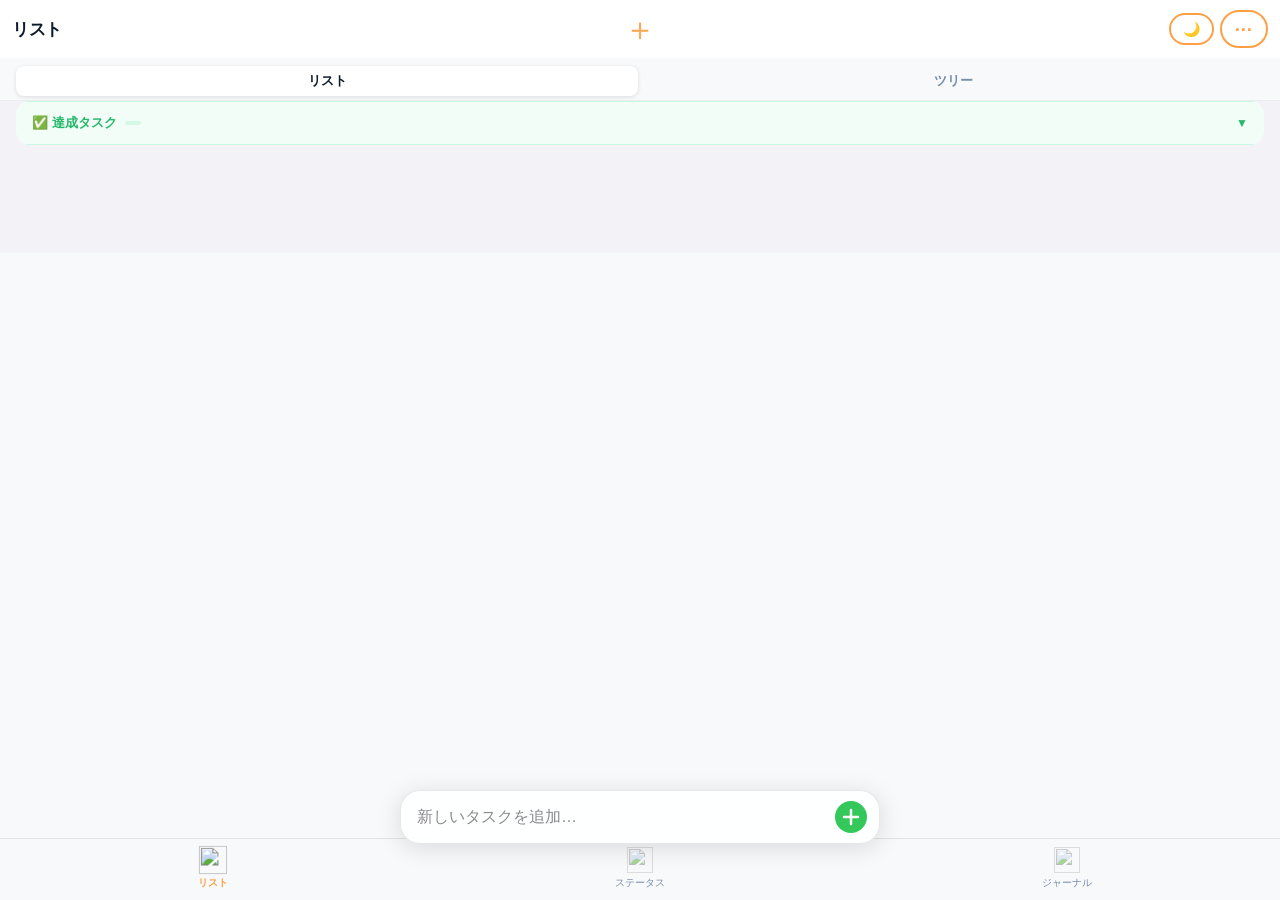
==== main/index.html @ 94f347de "fix: UX improvements — PTR, tab swipe, journal fixes, daily task access - Pull-to-refresh: raise thr" ====
<!doctype html>
<html lang="ja" data-theme="light">
<head>
    <meta charset="utf-8" />
    <meta name="viewport" content="width=device-width, initial-scale=1, maximum-scale=1, user-scalable=no" />
    <meta name="ngrok-skip-browser-warning" content="true" />
    <title>💪 ムキムキタスくん</title>
    <link rel="preconnect" href="https://fonts.googleapis.com">
    <link rel="preconnect" href="https://fonts.gstatic.com" crossorigin>
    <link href="https://fonts.googleapis.com/css2?family=Noto+Serif+JP:wght@500;700&display=swap" rel="stylesheet">
    <link rel="stylesheet" href="css/style.css?v=20260701c">
    <script src="https://cdn.jsdelivr.net/npm/chart.js"></script>
    <script src="https://static.line-scdn.net/liff/edge/2/sdk.js"></script>
</head>
<body>

    <div id="pullRefreshIndicator" class="pull-refresh-indicator"><span class="pull-icon">↻</span></div>
    <div class="tab-contents">

    <!-- リストタブ -->
    <div id="tab-list" class="tab-content active">
        <header>
            <div class="bar">
                <div class="bar-title">リスト</div>
                <button class="bar-add-flat" id="navAddBtn">＋</button>
                <div class="bar-actions">
                    <button class="bar-btn" id="themeToggleBtn">🌙</button>
                    <button class="bar-btn dev-menu-btn" id="devMenuBtn">⋯</button>
                </div>
            </div>
            <div class="list-view-toggle">
                <button class="list-view-btn active" id="btnViewList">リスト</button>
                <button class="list-view-btn" id="btnViewTree">ツリー</button>
            </div>
        </header>
        <!-- リストビュー -->
        <main id="listView">
            <div id="missionTaskContainer"></div>
            <div class="list-section-label list-section-urgent" id="urgentSection" style="display:none;">⚡ 今日中<span id="urgentCount" class="section-count"></span></div>
            <div id="urgentList" class="list"></div>
            <div class="list-section-label list-section-quest" id="questSection" style="display:none;">🎯 クエスト<span id="questCount" class="section-count"></span></div>
            <div id="questList" class="list"></div>
            <div class="list-section-label list-section-task" id="taskSection" style="display:none;">✅ タスク<span id="taskCount" class="section-count"></span></div>
            <div id="taskList" class="list"></div>
            <div class="completed-section">
                <div class="completed-section-header" id="completedToggle">
                    <div class="completed-section-title">✅ 達成タスク <span class="completed-section-count" id="completedCount"></span></div>
                    <span class="completed-section-arrow">▼</span>
                </div>
                <div class="completed-list-wrap" id="completedListWrap">
                    <div id="completed" class="list"></div>
                </div>
            </div>
        </main>
        <!-- ツリービュー -->
        <main id="treeView" style="display:none;">
            <div id="treeContainer"></div>
        </main>
        <!-- クイック追加バー -->
        <div class="list-add-bar">
            <input type="text" id="newTitle" placeholder="新しいタスクを追加…" autocomplete="off" />
            <button class="list-add-bar-btn" id="listAddBarBtn" aria-label="追加">
                <svg viewBox="0 0 18 18" fill="none" stroke="white" stroke-width="2.5" stroke-linecap="round" stroke-linejoin="round"><line x1="9" y1="2" x2="9" y2="16"/><line x1="2" y1="9" x2="16" y2="9"/></svg>
            </button>
        </div>
    </div>

    <!-- ステータスタブ -->
    <div id="tab-status" class="tab-content">
        <header>
            <div class="bar">
                <div class="bar-title">ステータス</div>
                <button class="msc-open-btn" id="mscOpenBtn">MSC</button>
            </div>
        </header>
        <main>
            <!-- トレーニングログ -->
            <div id="msc-log-view" class="msc-view">
                <!-- デイリータスク（最上部） -->
                <div class="status-section daily-task-card" id="dailyTaskCard">
                    <div class="daily-task-header">
                        <div>
                            <div style="display:flex;align-items:center;gap:8px;">
                                <div class="status-section-title"><span>🏋️</span> デイリータスク</div>
                                <span class="daily-week-badge" id="dailyWeekBadge" style="display:none;"></span>
                            </div>
                            <div class="daily-record-label" id="dailyRecordLabel"></div>
                        </div>
                        <div style="display:flex;align-items:center;gap:8px;">
                            <button id="habitSettingsBtn" class="habit-settings-btn" onclick="showHabitSettingsModal()">⚙ 習慣を設定</button>
                            <span class="daily-task-arrow">▼</span>
                        </div>
                    </div>
                    <div class="daily-task-content">
                        <div class="habit-date-row">
                            <span class="habit-date-label">📅 記録日</span>
                            <input type="date" id="habitRecordDate" class="habit-date-input" />
                        </div>
                        <div class="habit-list" id="habitList"></div>
                        <div class="daily-task-buttons">
                            <button class="daily-btn daily-btn-cancel" id="habitCancelBtn">キャンセル</button>
                            <button class="daily-btn daily-btn-save" id="habitSaveBtn">💪 記録する</button>
                        </div>
                    </div>
                </div>
                <!-- 2a アイデンティティカード -->
                <div class="status-id-hero">
                    <div class="status-id-top">
                        <span class="status-id-lv" id="statusIdLv">Lv.1</span>
                        <span class="status-id-title" id="statusIdTitle">見習いトレーニー</span>
                        <span class="status-id-mbti" id="statusIdMbti" onclick="openMbtiModal()">MBTI設定</span>
                    </div>
                    <div class="status-id-score-row">
                        <span class="status-id-score-num" id="statusIdScore">0.00</span>
                        <div>
                            <div class="status-id-stars" id="statusIdStars">☆☆☆☆☆</div>
                            <div class="status-id-score-sub">総合スコア / 5.00</div>
                        </div>
                    </div>
                </div>
                <div class="status-radar-card">
                    <div class="status-radar-wrap" id="statusRadarWrap"></div>
                    <p class="status-radar-hint">軸ラベルをタップで詳細 ▸</p>
                    <div id="statusExpWrap" class="status-exp-wrap"></div>
                </div>
                <div class="status-traits-label">強みと課題</div>
                <div class="status-traits-group" id="statusTraitsGroup"></div>
                <div class="status-link-banner">
                    <span class="status-link-star">✦</span>
                    <div class="status-link-text">日々の達成が <b>6つの力</b> となり、<b style="color:#d98a2b;">あなたの星座</b> を夜空に灯します。<span class="status-link-cta" id="statusLinkCta">星座ビューを見る →</span></div>
                </div>
                <!-- ストリークバッジエリア -->
                <div id="streakBadges" class="streak-badges"></div>
                <div class="status-section">
                    <div class="week-view-header">
                        <div class="status-section-title" style="margin-bottom:0;"><span>📅</span> 週間ログ</div>
                        <button class="detail-view-btn" id="openMonthlyAnalysis"><span>📊</span> 詳しく見る</button>
                    </div>
                    <table class="week-table" id="weekTable">
                        <thead><tr><th>習慣</th><th>月</th><th>火</th><th>水</th><th>木</th><th>金</th><th>土</th><th>日</th></tr></thead>
                        <tbody id="weekTableBody"></tbody>
                    </table>
                </div>
                <div class="status-section">
                    <div class="status-section-title"><span>💪</span> 成長分析</div>
                    <div class="progress-bar-container">
                        <div class="progress-label">
                            <span class="progress-label-name">週間達成率</span>
                            <span class="progress-label-value" id="weekProgressValue">0%</span>
                        </div>
                        <div class="progress-bar-bg"><div class="progress-bar-fill" id="weekProgressBar" style="width:0%"></div></div>
                    </div>
                </div>
            </div>
        </main>
    </div>

    <!-- ジャーナルタブ -->
    <div id="tab-journal" class="tab-content">
        <header>
            <div class="bar">
                <div class="bar-title">ジャーナル</div>
                <button class="journal-manage-btn" id="journalTemplateManageBtn" style="display:none;" aria-label="テンプレート管理">
                    <svg width="20" height="20" viewBox="0 0 24 24" fill="none" stroke="currentColor" stroke-width="2" stroke-linecap="round" stroke-linejoin="round">
                        <circle cx="12" cy="12" r="3"/><path d="M19.4 15a1.65 1.65 0 0 0 .33 1.82l.06.06a2 2 0 0 1-2.83 2.83l-.06-.06a1.65 1.65 0 0 0-1.82-.33 1.65 1.65 0 0 0-1 1.51V21a2 2 0 0 1-4 0v-.09A1.65 1.65 0 0 0 9 19.4a1.65 1.65 0 0 0-1.82.33l-.06.06a2 2 0 0 1-2.83-2.83l.06-.06A1.65 1.65 0 0 0 4.68 15a1.65 1.65 0 0 0-1.51-1H3a2 2 0 0 1 0-4h.09A1.65 1.65 0 0 0 4.6 9a1.65 1.65 0 0 0-.33-1.82l-.06-.06a2 2 0 0 1 2.83-2.83l.06.06A1.65 1.65 0 0 0 9 4.68a1.65 1.65 0 0 0 1-1.51V3a2 2 0 0 1 4 0v.09a1.65 1.65 0 0 0 1 1.51 1.65 1.65 0 0 0 1.82-.33l.06-.06a2 2 0 0 1 2.83 2.83l-.06.06A1.65 1.65 0 0 0 19.4 9a1.65 1.65 0 0 0 1.51 1H21a2 2 0 0 1 0 4h-.09a1.65 1.65 0 0 0-1.51 1z"/>
                    </svg>
                </button>
            </div>
        </header>
        <main style="padding:0;">
            <!-- テンプレートカルーセル -->
            <div class="journal-section-label-3a">テンプレートから始める</div>
            <div class="template-carousel" id="templateCarousel"></div>
            <!-- 今日の達成プロンプト -->
            <div id="journalTodayPrompt"></div>
            <!-- 年ナビゲーション -->
            <div class="journal-year-nav" id="journalYearNav" style="display:none;">
                <button class="journal-year-btn" id="journalYearPrev">◃</button>
                <span class="journal-year-label" id="journalYearLabel">2026</span>
                <button class="journal-year-btn" id="journalYearNext">▹</button>
            </div>
            <!-- ジャーナルカード一覧 -->
            <div id="journalList"></div>
            <!-- FAB -->
            <button class="journal-fab" id="journalFab" aria-label="新規ジャーナルを作成">
                <svg width="22" height="22" viewBox="0 0 24 24" fill="none" stroke="white" stroke-width="2.5" stroke-linecap="round" stroke-linejoin="round">
                    <path d="M11 4H4a2 2 0 0 0-2 2v14a2 2 0 0 0 2 2h14a2 2 0 0 0 2-2v-7"/>
                    <path d="M18.5 2.5a2.121 2.121 0 0 1 3 3L12 15l-4 1 1-4 9.5-9.5z"/>
                </svg>
            </button>
        </main>
    </div>

    </div><!-- /.tab-contents -->

    <!-- MSC 成長カード（タブの上に表示するため body 直下に配置） -->
    <div id="msc-card-view" class="msc-view">
        <div class="msc-modal-backdrop" id="mscModalBackdrop"></div>
        <div class="msc-container">
            <div class="msc-card">
                <div class="msc-header">
                    <div class="msc-header-left">
                        <div class="msc-icon">💪</div>
                        <div class="msc-title-area">
                            <div class="msc-title">ムキムキ属性</div>
                            <div class="msc-mbti-tag" id="mscMbtiTag" onclick="openMbtiModal()">MBTI未設定</div>
                        </div>
                    </div>
                    <div class="msc-header-right">
                        <div class="msc-level-badge" id="mscLevelBadge">Lv.1 見習いトレーニー</div>
                        <div class="msc-level-score">
                            <span class="msc-stars" id="mscStars">★★★★☆</span>
                            <span class="msc-score" id="mscScore">3.5</span>
                        </div>
                        <div class="msc-exp-bar"><div class="msc-exp-fill" id="mscExpFill" style="width:35%"></div></div>
                        <div class="msc-exp-text" id="mscExpText">350 / 1000 EXP</div>
                    </div>
                </div>
                <div class="msc-radar-section">
                    <div class="msc-radar-container">
                        <canvas id="mscRadarChart"></canvas>
                    </div>
                    <div class="msc-radar-date" id="mscRadarDate">※累計データ基準</div>
                </div>
                <div class="msc-traits-row">
                    <div class="msc-traits-section msc-strength-section">
                        <div id="mscStrengths">
                            <div class="msc-trait-item">
                                <div class="msc-trait-label">STRENGTH</div>
                                <div class="msc-trait-icon">🌅</div>
                                <div class="msc-trait-content">
                                    <div class="msc-trait-header">
                                        <span class="msc-trait-name">規律シールド</span>
                                        <span class="msc-trait-level">Lv.4.2</span>
                                    </div>
                                    <div class="msc-trait-desc">早起きと禁酒を継続し、規律正しい生活を送っている。</div>
                                </div>
                            </div>
                        </div>
                    </div>
                    <div class="msc-traits-section msc-weakness-section">
                        <div id="mscWeaknesses">
                            <div class="msc-trait-item">
                                <div class="msc-trait-label">WEAKNESS</div>
                                <div class="msc-trait-icon">📝</div>
                                <div class="msc-trait-content">
                                    <div class="msc-trait-header">
                                        <span class="msc-trait-name">内省タイム</span>
                                        <span class="msc-trait-level">Lv.2.1</span>
                                    </div>
                                    <div class="msc-trait-desc">ジャーナル記録が不安定。振り返りの習慣化が課題。</div>
                                </div>
                            </div>
                        </div>
                    </div>
                </div>
                <div class="msc-bio-section">
                    <div class="msc-bio-title">生態メモ</div>
                    <div class="msc-bio-text" id="mscBioText">
                        朝型の生活リズムを好み、コツコツと積み上げることを大切にしている。
                        知識欲が強く、常に新しいことを学ぼうとする姿勢を持つ。
                    </div>
                </div>
                <div class="msc-footer">©2025 ムキムキタスくん</div>
            </div>
        </div>
    </div>

    <!-- ジャーナル詳細・編集モーダル（フルスクリーン） -->
    <div id="journalDetailModal" class="journal-fullscreen-modal">
        <!-- 閲覧モード -->
        <div id="journalViewContent" class="journal-fs-view">
            <div class="journal-fs-header">
                <button class="journal-fs-back" id="closeJournalDetail" aria-label="戻る">
                    <svg width="24" height="24" viewBox="0 0 24 24" fill="none" stroke="currentColor" stroke-width="2.5" stroke-linecap="round" stroke-linejoin="round"><path d="M19 12H5"/><path d="M12 5l-7 7 7 7"/></svg>
                </button>
                <div class="journal-fs-header-center" id="journalModalDate"></div>
                <div class="journal-fs-header-right">
                    <button class="journal-fs-icon-btn" id="journalDeleteBtn" aria-label="削除">
                        <svg width="20" height="20" viewBox="0 0 24 24" fill="none" stroke="currentColor" stroke-width="2" stroke-linecap="round" stroke-linejoin="round"><polyline points="3 6 5 6 21 6"/><path d="M19 6l-1 14H6L5 6"/><path d="M10 11v6M14 11v6"/><path d="M9 6V4h6v2"/></svg>
                    </button>
                    <button class="journal-fs-icon-btn" id="journalEditBtn" aria-label="編集">
                        <svg width="20" height="20" viewBox="0 0 24 24" fill="none" stroke="currentColor" stroke-width="2" stroke-linecap="round" stroke-linejoin="round"><path d="M11 4H4a2 2 0 0 0-2 2v14a2 2 0 0 0 2 2h14a2 2 0 0 0 2-2v-7"/><path d="M18.5 2.5a2.121 2.121 0 0 1 3 3L12 15l-4 1 1-4 9.5-9.5z"/></svg>
                    </button>
                </div>
            </div>
            <div class="journal-fs-body">
                <div class="journal-fs-title" id="journalModalTitle"></div>
                <div class="journal-fs-content" id="journalModalContent"></div>
            </div>
        </div>
        <!-- 編集・新規作成モード -->
        <div id="journalEditContent" class="journal-fs-edit" style="display:none;">
            <div class="journal-fs-header">
                <button class="journal-fs-cancel" id="journalCancelEditBtn">キャンセル</button>
                <div class="journal-fs-header-center" id="journalEditDate"></div>
                <button class="journal-fs-save-btn" id="journalSaveEditBtn">残す</button>
            </div>
            <div class="journal-fs-edit-body">
                <textarea class="journal-fs-content-input" id="editJournalText" placeholder="1行目がタイトルになります…"></textarea>
                <div id="journalEdChipsBar" class="journal-ed-chips-bar" style="display:none;">
                    <div class="journal-ed-chips-label">今日の達成（タップで挿入）</div>
                    <div class="journal-ed-chips" id="journalEdChips"></div>
                </div>
            </div>
        </div>
    </div>

    <!-- テンプレート管理モーダル（developer/admin のみ） -->
    <div id="templateManageModal" class="modal-root">
        <div class="modal-backdrop" id="templateManageBackdrop"></div>
        <div class="modal-panel" style="max-height:90vh;overflow-y:auto;">
            <!-- リスト画面 -->
            <div id="tmplListView">
                <div style="display:flex;justify-content:space-between;align-items:center;margin-bottom:16px;margin-top:4px;">
                    <div style="font-size:16px;font-weight:700;color:var(--text-primary);">テンプレート管理</div>
                    <button id="closeTemplateManage" style="background:none;border:none;font-size:24px;cursor:pointer;color:var(--text-muted);line-height:1;">&times;</button>
                </div>
                <div id="tmplListContainer" style="margin-bottom:12px;"></div>
                <button class="use-template-btn" id="tmplAddNewBtn">＋ テンプレートを追加</button>
            </div>
            <!-- フォーム画面 -->
            <div id="tmplFormView" style="display:none;">
                <div style="display:flex;justify-content:space-between;align-items:center;margin-bottom:16px;margin-top:4px;">
                    <div style="font-size:16px;font-weight:700;color:var(--text-primary);" id="tmplFormTitle">テンプレートを追加</div>
                    <button id="tmplFormBack" style="background:none;border:none;font-size:15px;cursor:pointer;color:var(--text-muted);">← 戻る</button>
                </div>
                <div class="form-group">
                    <label class="form-label">見出し</label>
                    <input type="text" class="form-input" id="tmplInputTitle" placeholder="例: 5分間ジャーナリング" />
                </div>
                <div class="form-group">
                    <label class="form-label">内容（ジャーナルに流し込まれるテキスト）</label>
                    <textarea class="form-textarea" id="tmplInputContent" placeholder="例: ①今日の気分&#10;②昨日の反省&#10;③今日やること" style="min-height:120px;"></textarea>
                </div>
                <div class="form-group">
                    <label class="form-label">説明（詳細モーダルのみ表示）</label>
                    <textarea class="form-textarea" id="tmplInputDescription" placeholder="科学的根拠や使い方を説明…" style="min-height:80px;"></textarea>
                </div>
                <div class="form-group">
                    <label class="form-label">並び順</label>
                    <input type="number" class="form-input" id="tmplInputOrder" placeholder="1" min="1" />
                </div>
                <input type="hidden" id="tmplInputId" />
                <div style="display:flex;gap:10px;margin-top:8px;">
                    <button class="btn-secondary" id="tmplFormCancelBtn" style="flex:1;">キャンセル</button>
                    <button class="btn-primary-solid" id="tmplFormSaveBtn" style="flex:2;">保存</button>
                </div>
            </div>
        </div>
    </div>

    <!-- テンプレート詳細モーダル -->
    <div id="templateDetailModal" class="modal-root">
        <div class="modal-backdrop" id="templateDetailBackdrop"></div>
        <div class="modal-panel" style="max-height:80vh;overflow-y:auto;">
            <div style="display:flex;justify-content:space-between;align-items:center;margin-bottom:16px;margin-top:4px;">
                <div style="font-size:13px;color:var(--text-muted);font-weight:600;">テンプレート</div>
                <button id="closeTemplateDetail" style="background:none;border:none;font-size:24px;cursor:pointer;color:var(--text-muted);line-height:1;">&times;</button>
            </div>
            <div class="template-modal-title" id="templateModalTitle"></div>
            <div style="border-top:1px solid rgba(13,27,42,0.08);margin-bottom:16px;"></div>
            <div class="template-modal-content" id="templateModalContent"></div>
            <div style="border-top:1px solid rgba(13,27,42,0.08);margin-bottom:16px;"></div>
            <div class="template-modal-description" id="templateModalDescription"></div>
            <button class="use-template-btn" id="useTemplateBtn">このテンプレを使う</button>
        </div>
    </div>

    <!-- 月間分析モーダル -->
    <div id="monthlyAnalysisModal" class="modal-root">
        <div class="modal-backdrop" id="monthlyAnalysisBackdrop"></div>
        <div class="modal-panel" style="max-height:85vh;overflow-y:auto;">
            <div class="monthly-analysis-header">
                <div style="font-family:'Noto Serif JP',serif;font-weight:700;font-size:18px;">📊 月間トレーニング分析</div>
                <button id="closeMonthlyAnalysis" style="background:none;border:none;font-size:24px;cursor:pointer;color:var(--text-muted)">&times;</button>
            </div>
            <div class="month-selector">
                <button class="month-selector-btn" id="prevMonthBtn">&lt;</button>
                <div class="current-month" id="currentMonthLabel"></div>
                <button class="month-selector-btn" id="nextMonthBtn">&gt;</button>
            </div>
            <div class="monthly-stats-summary" style="margin-top:16px;">
                <div class="monthly-stat-card"><div class="monthly-stat-value" id="monthlyTotalDays">0</div><div class="monthly-stat-label">記録日数</div></div>
                <div class="monthly-stat-card"><div class="monthly-stat-value" id="monthlyAchievement">0%</div><div class="monthly-stat-label">総合達成率</div></div>
                <div class="monthly-stat-card"><div class="monthly-stat-value" id="monthlyBestStreak">0</div><div class="monthly-stat-label">最長連続</div></div>
            </div>
            <div style="font-family:'Noto Serif JP',serif;font-weight:700;font-size:14px;margin:16px 0 8px;">📅 日別達成状況</div>
            <div class="monthly-table-container">
                <table class="monthly-table">
                    <thead><tr><th>日付</th><th>🌅</th><th>🎯</th><th>📚</th><th>📝</th><th>🚫</th><th>💪</th><th>達成</th></tr></thead>
                    <tbody id="monthlyTableBody"></tbody>
                </table>
            </div>
            <div style="font-family:'Noto Serif JP',serif;font-weight:700;font-size:14px;margin:16px 0 8px;">📈 達成率の推移</div>
            <div class="monthly-chart-container"><canvas id="monthlyChart"></canvas></div>
        </div>
    </div>


    <!-- 詳細モーダル -->
    <div id="detailModal" class="modal-root">
        <div id="detailBackdrop" class="modal-backdrop"></div>
        <div class="modal-panel">
            <div style="display:flex;justify-content:space-between;align-items:center;margin-top:10px;">
                <div style="font-family:'Noto Serif JP',serif;font-weight:700;font-size:18px;" id="modalTitle">📋 タスク詳細</div>
                <button id="detailCloseBtn" style="background:none;border:none;font-size:24px;cursor:pointer;color:var(--text-muted)">&times;</button>
            </div>

            <!-- タスク名 -->
            <div id="detailTaskTitle" class="detail-task-title"></div>

            <!-- 表示モード -->
            <div id="detailViewGroup">
                <div id="detailViewType" class="detail-view-type-row"></div>
                <div id="detailViewReason" class="detail-view-reason" style="display:none;"></div>
                <div class="modal-footer">
                    <button id="detailCancelBtn" class="btn-secondary">閉じる</button>
                    <button id="detailEditModeBtn" class="btn-primary-solid">✏️ 編集</button>
                </div>
            </div>

            <!-- 編集モード -->
            <div id="detailEditGroup" style="display:none;">
                <div class="detail-edit-field">
                    <label class="detail-edit-label">タスク名</label>
                    <input id="detailEditName" type="text" class="detail-edit-input" placeholder="タスク名を入力" />
                </div>
                <div class="detail-edit-field">
                    <label class="detail-edit-label">タイプ</label>
                    <div id="detailTypeSwitcher" class="detail-type-switcher">
                        <button class="detail-type-btn" data-type="default">✅ ノーマル</button>
                        <button class="detail-type-btn" data-type="mission">🎯 クエスト</button>
                        <button class="detail-type-btn" data-type="critical">⚡ 今日中</button>
                    </div>
                </div>
                <div id="detailEditReasonGroup" class="detail-edit-field" style="display:none;">
                    <label class="detail-edit-label">💡 なぜやるか</label>
                    <textarea id="detailEditReason" class="detail-edit-textarea" rows="3" placeholder="このタスクをやる理由を入力（任意）"></textarea>
                </div>
                <div class="modal-footer">
                    <button id="detailEditCancelBtn" class="btn-secondary">キャンセル</button>
                    <button id="detailSaveBtn" class="btn-primary-solid">💪 保存</button>
                </div>
            </div>

            <!-- 通知モード -->
            <div id="remindGroup" style="display:none;">
                <div class="detail-edit-field">
                    <label class="detail-edit-label">🔔 リマインド日時</label>
                    <div class="slider-label-row"><span class="value" id="valRemindAt"></span></div>
                    <input id="inputRemindAt" type="datetime-local" style="width:100%;padding:12px;border:2px solid rgba(13,27,42,0.1);border-radius:12px;font-size:14px;" />
                </div>
                <div class="modal-footer">
                    <button id="remindCancelBtn" class="btn-secondary">キャンセル</button>
                    <button id="remindSaveBtn" class="btn-primary-solid">💾 保存</button>
                </div>
            </div>
        </div>
    </div>

    <!-- MBTI選択モーダル -->
    <div id="mbtiModal" class="modal-root">
        <div id="mbtiBackdrop" class="modal-backdrop"></div>
        <div class="modal-panel" style="max-height:80vh;overflow-y:auto;">
            <div style="display:flex;justify-content:space-between;align-items:center;margin-top:10px;margin-bottom:10px;">
                <div style="font-family:'Noto Serif JP',serif;font-weight:700;font-size:18px;">🧠 MBTIタイプを選択</div>
                <button id="mbtiCloseBtn" style="background:none;border:none;font-size:24px;cursor:pointer;color:var(--text-muted)">&times;</button>
            </div>
            <div style="font-size:12px;color:var(--text-muted);margin-bottom:16px;">あなたの性格タイプを選んでください</div>
            <div class="mbti-grid" id="mbtiGrid">
                <div class="mbti-option" data-mbti="INTJ"><div class="mbti-option-type">INTJ</div><div class="mbti-option-name">建築家</div></div>
                <div class="mbti-option" data-mbti="INTP"><div class="mbti-option-type">INTP</div><div class="mbti-option-name">論理学者</div></div>
                <div class="mbti-option" data-mbti="ENTJ"><div class="mbti-option-type">ENTJ</div><div class="mbti-option-name">指揮官</div></div>
                <div class="mbti-option" data-mbti="ENTP"><div class="mbti-option-type">ENTP</div><div class="mbti-option-name">討論者</div></div>
                <div class="mbti-option" data-mbti="INFJ"><div class="mbti-option-type">INFJ</div><div class="mbti-option-name">提唱者</div></div>
                <div class="mbti-option" data-mbti="INFP"><div class="mbti-option-type">INFP</div><div class="mbti-option-name">仲介者</div></div>
                <div class="mbti-option" data-mbti="ENFJ"><div class="mbti-option-type">ENFJ</div><div class="mbti-option-name">主人公</div></div>
                <div class="mbti-option" data-mbti="ENFP"><div class="mbti-option-type">ENFP</div><div class="mbti-option-name">広報運動家</div></div>
                <div class="mbti-option" data-mbti="ISTJ"><div class="mbti-option-type">ISTJ</div><div class="mbti-option-name">管理者</div></div>
                <div class="mbti-option" data-mbti="ISFJ"><div class="mbti-option-type">ISFJ</div><div class="mbti-option-name">擁護者</div></div>
                <div class="mbti-option" data-mbti="ESTJ"><div class="mbti-option-type">ESTJ</div><div class="mbti-option-name">幹部</div></div>
                <div class="mbti-option" data-mbti="ESFJ"><div class="mbti-option-type">ESFJ</div><div class="mbti-option-name">領事官</div></div>
                <div class="mbti-option" data-mbti="ISTP"><div class="mbti-option-type">ISTP</div><div class="mbti-option-name">巨匠</div></div>
                <div class="mbti-option" data-mbti="ISFP"><div class="mbti-option-type">ISFP</div><div class="mbti-option-name">冒険家</div></div>
                <div class="mbti-option" data-mbti="ESTP"><div class="mbti-option-type">ESTP</div><div class="mbti-option-name">起業家</div></div>
                <div class="mbti-option" data-mbti="ESFP"><div class="mbti-option-type">ESFP</div><div class="mbti-option-name">エンターテイナー</div></div>
            </div>
            <div class="modal-footer">
                <button id="mbtiClearBtn" class="btn-secondary">クリア</button>
                <button id="mbtiSaveBtn" class="btn-primary-solid">💪 保存</button>
            </div>
        </div>
    </div>

    <!-- 優先順位選択モーダル -->
    <div id="priorityModal" class="modal-root">
        <div id="priorityBackdrop" class="modal-backdrop"></div>
        <div class="modal-panel">
            <div style="display:flex;justify-content:space-between;align-items:center;margin-top:10px;margin-bottom:10px;">
                <div style="font-family:'Noto Serif JP',serif;font-weight:700;font-size:18px;">⚡ 今日中フラグ</div>
                <button id="priorityCloseBtn" style="background:none;border:none;font-size:24px;cursor:pointer;color:var(--text-muted)">&times;</button>
            </div>
            <div id="priorityTaskTitle" style="font-size:14px;color:var(--text-secondary);margin-bottom:16px;"></div>
            <div class="priority-selector">
                <div class="priority-option critical" data-priority="critical">
                    <div class="priority-option-icon">⚡</div>
                    <div class="priority-option-text">
                        <div class="priority-option-title">今日中にやる</div>
                        <div class="priority-option-desc">今日中に完了させたいタスク</div>
                    </div>
                </div>
                <div class="priority-option normal" data-priority="normal">
                    <div class="priority-option-icon">📌</div>
                    <div class="priority-option-text">
                        <div class="priority-option-title">通常</div>
                        <div class="priority-option-desc">通常の優先度に戻す</div>
                    </div>
                </div>
            </div>
        </div>
    </div>

    <!-- ミッション詳細モーダル -->
    <div id="missionDetailModal">
        <div class="mission-modal-backdrop" id="missionModalBackdrop"></div>
        <div class="mission-modal-panel" id="missionModalPanel">
            <div class="mission-completed-overlay">COMPLETED</div>
            <div class="mission-modal-header">
                <div class="mission-modal-badge"><span>🎯</span><span>MISSION</span></div>
                <button class="mission-modal-close" id="missionModalClose">&times;</button>
            </div>
            <div class="mission-modal-title" id="missionModalTitle">ミッションタイトル</div>
            <div class="mission-modal-desc" id="missionModalDesc">ミッションの説明がここに表示されます。</div>
            <div class="mission-modal-stats">
                <div class="mission-stat-item" id="missionStatExpire">
                    <div class="mission-stat-value" id="missionModalDays">-</div>
                    <div class="mission-stat-label">残り日数</div>
                </div>
                <div class="mission-stat-item">
                    <div class="mission-stat-value" id="missionModalCount">0</div>
                    <div class="mission-stat-label">🔥 達成者</div>
                </div>
            </div>
            <div class="mission-modal-actions">
                <button class="mission-action-btn mission-btn-complete" id="missionModalCompleteBtn">
                    <span>✓</span><span>達成する</span>
                </button>
                <button class="mission-action-btn mission-btn-timer" id="missionModalTimerBtn" title="タイマーを開く">
                    ⏱
                </button>
            </div>
        </div>
    </div>

    <!-- アップグレードモーダル -->
    <div id="upgradeModal" class="modal-root" style="display:none;">
        <div class="modal-backdrop" id="upgradeBackdrop"></div>
        <div class="modal-panel">
            <div style="display:flex;justify-content:space-between;align-items:center;margin-top:10px;">
                <div style="font-family:'Noto Serif JP',serif;font-weight:700;font-size:18px;">💪 プランについて</div>
                <button id="upgradeCloseBtn" style="background:none;border:none;font-size:24px;cursor:pointer;color:var(--text-muted)">&times;</button>
            </div>
            <p id="upgradeMessage" style="margin:16px 0;color:var(--text-secondary);font-size:14px;"></p>
            <div id="currentPlanInfo" style="margin-bottom:16px;padding:12px;background:var(--bg-main);border-radius:10px;font-size:13px;"></div>
            <div class="plan-options" style="display:flex;flex-direction:column;gap:10px;"></div>
            <button id="viewPlansBtn" style="margin-top:16px;width:100%;padding:14px;background:linear-gradient(135deg,var(--primary),var(--accent));color:white;border:none;border-radius:12px;font-size:15px;font-weight:700;cursor:pointer;">プランを詳しく見る →</button>
        </div>
    </div>

    <!-- 設定/開発者メニューモーダル -->
    <div id="devModal" class="modal-root" style="display:none;">
        <div class="modal-backdrop" id="devBackdrop"></div>
        <div class="modal-panel">
            <div style="display:flex;justify-content:space-between;align-items:center;margin-top:10px;">
                <div class="dev-modal-title" style="font-family:'Noto Serif JP',serif;font-weight:700;font-size:18px;">⚙️ 設定</div>
                <button id="devCloseBtn" style="background:none;border:none;font-size:24px;cursor:pointer;color:var(--text-muted)">&times;</button>
            </div>
            <!-- 全ユーザー向け: 表示設定 -->
            <div style="margin-top:16px;">
                <div style="font-weight:700;font-size:13px;color:var(--text-muted);margin-bottom:10px;text-transform:uppercase;letter-spacing:0.5px;">表示</div>
                <div style="display:flex;justify-content:space-between;align-items:center;padding:14px 16px;background:var(--bg-main);border-radius:12px;">
                    <div>
                        <div style="font-weight:600;font-size:14px;">ダークモード</div>
                        <div style="font-size:11px;color:var(--text-muted);margin-top:2px;">画面の明暗を切り替える</div>
                    </div>
                    <label class="toggle-switch">
                        <input type="checkbox" id="menuThemeToggle" />
                        <span class="toggle-slider"></span>
                    </label>
                </div>
            </div>
            <!-- 開発者専用セクション -->
            <div class="dev-only-section" style="display:none;">
                <div style="margin-top:20px;padding-top:16px;border-top:1px solid rgba(13,27,42,0.1);">
                    <div style="font-weight:700;font-size:13px;color:var(--text-muted);margin-bottom:10px;text-transform:uppercase;letter-spacing:0.5px;">開発者ツール</div>
                    <div style="font-size:12px;color:var(--text-muted);margin-bottom:10px;">管理ダッシュボードへのリンク（外部ブラウザで開きます）</div>
                    <div class="dev-links" style="display:flex;flex-direction:column;gap:10px;">
                        <button class="dev-link-btn" data-url="https://supabase.com/dashboard/project/ixsfyxhvwcevsvobsted">
                            <span style="font-size:20px;">🗄️</span>
                            <span>Supabase を開く</span>
                        </button>
                        <button class="dev-link-btn" data-url="https://github.com/taskun-lab/TaskunRe">
                            <span style="font-size:20px;">📂</span>
                            <span>GitHub を開く</span>
                        </button>
                        <button class="dev-link-btn" data-url="https://dashboard.stripe.com/acct_1SohJuRwoHmxRm8J/test/dashboard">
                            <span style="font-size:20px;">💳</span>
                            <span>Stripe を開く</span>
                        </button>
                    </div>
                </div>
                <div style="margin-top:20px;padding-top:16px;border-top:1px solid rgba(13,27,42,0.1);">
                    <div style="font-weight:700;font-size:13px;color:var(--text-muted);margin-bottom:10px;text-transform:uppercase;letter-spacing:0.5px;">Feature Flags</div>
                    <div class="dev-flag-item" style="display:flex;justify-content:space-between;align-items:center;padding:12px;background:var(--bg-main);border-radius:10px;margin-bottom:8px;">
                        <div>
                            <div style="font-weight:600;font-size:13px;">課金制限</div>
                            <div style="font-size:11px;color:var(--text-muted);">ONにすると無料ユーザーに機能制限がかかります</div>
                        </div>
                        <label class="toggle-switch">
                            <input type="checkbox" id="flagGatingEnabled" />
                            <span class="toggle-slider"></span>
                        </label>
                    </div>
                    <div class="dev-flag-item" style="display:flex;justify-content:space-between;align-items:center;padding:12px;background:var(--bg-main);border-radius:10px;">
                        <div>
                            <div style="font-weight:600;font-size:13px;">課金導線表示</div>
                            <div style="font-size:11px;color:var(--text-muted);">ONにするとアップグレード案内が表示されます</div>
                        </div>
                        <label class="toggle-switch">
                            <input type="checkbox" id="flagBillingEnabled" />
                            <span class="toggle-slider"></span>
                        </label>
                    </div>
                </div>
                <div id="devFlagStatus" style="margin-top:12px;font-size:12px;color:var(--text-muted);text-align:center;"></div>
            </div>
        </div>
    </div>

    <!-- タスク追加モーダル -->
    <div id="addTaskModal" class="modal-root" style="display:none;">
        <div class="modal-backdrop" id="addTaskBackdrop"></div>
        <div class="modal-panel">
            <div style="display:flex;justify-content:space-between;align-items:center;margin-top:10px;">
                <div style="font-family:'Noto Serif JP',serif;font-weight:700;font-size:18px;">タスクを追加</div>
                <button id="addTaskCloseBtn" style="background:none;border:none;font-size:24px;cursor:pointer;">&times;</button>
            </div>
            <div class="segment-control" style="margin-top:16px;">
                <button class="segment-btn active" data-type="mission">🎯 クエスト</button>
                <button class="segment-btn" data-type="default">✅ タスク</button>
            </div>
            <input id="addTaskNameInput" type="text" placeholder="タスク名" style="width:100%;padding:12px;border:2px solid var(--border);border-radius:10px;font-size:15px;margin-bottom:12px;box-sizing:border-box;">
            <div id="questFields">
                <input id="addTaskReasonInput" type="text" placeholder="なぜやるの？（任意）" style="width:100%;padding:12px;border:2px solid var(--border);border-radius:10px;font-size:14px;color:var(--text-secondary);margin-bottom:8px;box-sizing:border-box;">
                <input id="addTaskTargetDateInput" type="date" placeholder="いつやる？（任意）" style="width:100%;padding:12px;border:2px solid var(--border);border-radius:10px;font-size:14px;color:var(--text-secondary);margin-bottom:8px;box-sizing:border-box;">
            </div>
            <label class="urgent-toggle-row">
                <span class="urgent-toggle-label">⚡ 今日中</span>
                <label class="toggle-switch" style="margin:0;">
                    <input type="checkbox" id="addTaskUrgentFlag">
                    <span class="toggle-slider"></span>
                </label>
            </label>
            <button id="addTaskSubmitBtn" style="margin-top:16px;width:100%;padding:14px;background:linear-gradient(135deg,#ff9f43,#ff6b6b);color:white;border:none;border-radius:12px;font-size:15px;font-weight:700;cursor:pointer;">追加する 💪</button>
        </div>
    </div>

    <!-- 習慣設定モーダル -->
    <div id="habitSettingsModal" class="modal-root" style="display:none;">
        <div class="modal-backdrop" id="habitSettingsBackdrop"></div>
        <div class="modal-panel" style="max-height:80vh;overflow-y:auto;">
            <div style="display:flex;justify-content:space-between;align-items:center;margin-top:10px;position:sticky;top:0;background:var(--bg-card);padding-bottom:8px;">
                <div style="font-family:'Noto Serif JP',serif;font-weight:700;font-size:18px;">⚙ 習慣を設定</div>
                <button id="habitSettingsCloseBtn" style="background:none;border:none;font-size:24px;cursor:pointer;">&times;</button>
            </div>
            <p style="font-size:13px;color:var(--text-muted);margin-bottom:8px;">各カテゴリから習慣を選んでください（最大6個）</p>
            <div style="font-size:12px;color:var(--text-muted);background:rgba(255,159,67,0.08);border:1px solid rgba(255,159,67,0.25);border-radius:8px;padding:8px 12px;margin-bottom:16px;line-height:1.6;">
                💡 <b>記録・ストリークはカテゴリに紐づいています。</b><br>習慣名を変更しても、過去の記録やストリークには影響しません。
            </div>
            <div id="presetGrid"></div>
            <button id="habitSettingsSaveBtn" style="margin-top:16px;width:100%;padding:14px;background:linear-gradient(135deg,#ff9f43,#ff6b6b);color:white;border:none;border-radius:12px;font-size:15px;font-weight:700;cursor:pointer;">設定を保存</button>
        </div>
    </div>

    <!-- 習慣カテゴリ選択モーダル -->
    <div id="habitCategoryModal" class="modal-root" style="display:none;">
        <div class="modal-backdrop" id="habitCategoryBackdrop"></div>
        <div class="modal-panel">
            <div class="modal-handle-bar"></div>
            <div style="display:flex;justify-content:space-between;align-items:center;margin-bottom:16px;">
                <div style="font-weight:700;font-size:17px;" id="habitCategoryModalTitle">習慣を選ぶ</div>
                <button id="habitCategoryCloseBtn" style="background:none;border:none;font-size:24px;cursor:pointer;color:var(--text-muted);">&times;</button>
            </div>
            <div id="habitCategoryList" style="display:flex;flex-direction:column;gap:10px;margin-bottom:16px;max-height:50vh;overflow-y:auto;"></div>
            <div style="margin-bottom:12px;">
                <label style="font-size:12px;font-weight:600;color:var(--text-muted);display:block;margin-bottom:6px;">✏️ 自由記入</label>
                <input id="habitCategoryCustomInput" type="text" class="form-input" placeholder="習慣名を入力…" maxlength="20" style="margin:0;" />
            </div>
            <button id="habitCategoryDoneBtn" class="daily-btn daily-btn-save" style="width:100%;">決定</button>
        </div>
    </div>

    <!-- 週次振り返りバナー -->
    <div id="weeklyReflectionBanner" class="weekly-banner" style="display:none;">
        <div class="weekly-banner-card">
            <div class="weekly-banner-title">📝 今週の振り返りをしよう</div>
            <p class="weekly-banner-desc">今週どんなことがあった？<br>記録しておくと成長が見えてくるよ。</p>
            <div class="weekly-banner-btns">
                <button class="weekly-banner-write" id="weeklyBannerWriteBtn">振り返りを書く</button>
                <button class="weekly-banner-later" id="weeklyBannerLaterBtn">後で</button>
            </div>
        </div>
    </div>

    <nav class="tab-nav">
        <div class="tab-nav-item active" data-tab="list">
            <img src="images/tab/リストロゴ_black.png" class="tab-icon tab-icon-light" alt=""/>
            <img src="images/tab/リストロゴ.png" class="tab-icon tab-icon-dark" alt="" style="display:none;"/>
            <span>リスト</span>
        </div>
        <div class="tab-nav-item" data-tab="status">
            <img src="images/tab/ステータスロゴ_black.png" class="tab-icon tab-icon-light" alt=""/>
            <img src="images/tab/ステータスロゴ.png" class="tab-icon tab-icon-dark" alt="" style="display:none;"/>
            <span>ステータス</span>
        </div>
        <div class="tab-nav-item" data-tab="journal">
            <img src="images/tab/ジャーナルロゴ_black.png" class="tab-icon tab-icon-light" alt=""/>
            <img src="images/tab/ジャーナルロゴ.png" class="tab-icon tab-icon-dark" alt="" style="display:none;"/>
            <span>ジャーナル</span>
        </div>
    </nav>

    <!-- JavaScript読み込み（順序重要）-->
    <script src="js/config.js?v=20260701c"></script>
    <script src="js/swipe.js?v=20260701c"></script>
    <script src="js/api.js?v=20260701c"></script>
    <script src="js/task.js?v=20260701c"></script>
    <script src="js/habit.js?v=20260701c"></script>
    <script src="js/journal.js?v=20260701c"></script>
    <script src="js/msc.js?v=20260701c"></script>
    <script src="js/modal.js?v=20260701c"></script>
    <script src="js/developer.js?v=20260701c"></script>
    <script src="js/app.js?v=20260701c"></script>
    <script src="js/tree.js?v=20260701c"></script>
</body>
</html>
---- main/css/style.css ----
/* =============================================
   ムキムキタスくん - メインスタイルシート
   ============================================= */

/* === CSS変数（カラーテーマ）=== */
:root {
    --dark-navy: #0d1b2a;
    --deep-navy: #1b263b;
    --navy-blue: #415a77;
    --slate-gray: #778da9;
    --energy-orange: #ff9f43;
    --golden-yellow: #feca57;
    --power-red: #ff6b6b;
    --success-green: #26de81;
    --muscle-purple: #a55eea;
    --priority-critical-bg: linear-gradient(135deg, #1a0a0a 0%, #2d0a0a 50%, #1a0a0a 100%);
    --priority-critical-border: #ff3333;
    --priority-critical-glow: rgba(255, 51, 51, 0.6);
    --priority-high-bg: linear-gradient(135deg, #1a1a0a 0%, #2d2d0a 50%, #1a1a0a 100%);
    --priority-high-border: #ffa500;
    --priority-high-glow: rgba(255, 165, 0, 0.4);
    --mission-dark: #0a0a0a;
    --mission-steel: #1a1a1a;
    --mission-ember: #cc2200;
    --mission-flame: #ff4422;
    --gradient-power: linear-gradient(135deg, #ff9f43 0%, #ff6b6b 100%);
    --gradient-energy: linear-gradient(135deg, #feca57 0%, #ff9f43 100%);
    --gradient-muscle: linear-gradient(135deg, #a55eea 0%, #ff6b6b 100%);
    --gradient-dark: linear-gradient(180deg, #1b263b 0%, #0d1b2a 100%);
    --text-primary: #0d1b2a;
    --text-secondary: #415a77;
    --text-muted: #778da9;
    --text-light: #e0e1dd;
    --bg-main: #f8f9fa;
    --bg-card: #ffffff;
    --bg-dark: #0d1b2a;
}

/* === ダークモード === */
[data-theme="dark"] {
    --bg-main: #1c1c1e;
    --bg-card: #2c2c2e;
    --text-primary: #f2f2f7;
    --text-secondary: #ebebf599;
    --text-muted: #8e8e93;
    --dark-navy: #f2f2f7;
    --border-color: rgba(255,255,255,0.12);
}
[data-theme="dark"] body { background: #1c1c1e; color: #f2f2f7; }
[data-theme="dark"] header { background: #2c2c2e; border-bottom-color: rgba(255,255,255,0.1); }
[data-theme="dark"] .tab-nav { background: rgba(28,28,30,0.97); border-top-color: rgba(255,255,255,0.1); }
[data-theme="dark"] .tab-nav-item { color: #8e8e93; }
[data-theme="dark"] .card { background: #2c2c2e; border-bottom-color: rgba(255,255,255,0.06); }
[data-theme="dark"] .card .sl { background: #2c2c2e; }
[data-theme="dark"] .card.priority-critical { background: radial-gradient(circle at center, #2c2c2e 0%, #3a1515 100%); border-left-color: #ff4444; box-shadow: inset 0 0 30px rgba(255,51,51,0.08), 0 0 12px rgba(255,51,51,0.25); }
[data-theme="dark"] .card.priority-critical .sl { background: radial-gradient(circle at center, #2c2c2e 0%, #3a1515 100%); }
[data-theme="dark"] .card.priority-high .sl { background: radial-gradient(circle at center, #2c2c2e 0%, #3a3015 100%); }
[data-theme="dark"] .card.priority-quest { border-left-color: var(--energy-orange); }
[data-theme="dark"] .modal-panel { background: #2c2c2e; }
[data-theme="dark"] .modal-backdrop { background: rgba(0,0,0,0.7); }
[data-theme="dark"] .status-section { background: #2c2c2e; }
[data-theme="dark"] .habit-item { background: #3a3a3c; }
[data-theme="dark"] .journal-card { background: var(--bg-card); border-bottom-color: rgba(255,255,255,0.06); }
[data-theme="dark"] .journal-year-nav { background: var(--bg-main); border-bottom-color: rgba(255,255,255,0.06); }
[data-theme="dark"] .journal-card-date-col { border-right-color: rgba(255,255,255,0.06); }
[data-theme="dark"] .journal-month-label { background: var(--bg-main); }
[data-theme="dark"] .journal-fullscreen-modal { background: var(--bg-main); }
[data-theme="dark"] .journal-fs-header { border-bottom-color: rgba(255,255,255,0.06); }
[data-theme="dark"] .journal-fs-content-input { background: var(--bg-main); }
[data-theme="dark"] .template-card { background: var(--bg-card); border-color: rgba(255,255,255,0.06); }
[data-theme="dark"] .form-input, [data-theme="dark"] .form-textarea { background: #3a3a3c; border-color: rgba(255,255,255,0.15); color: #f2f2f7; }
[data-theme="dark"] .bar-title { color: #f2f2f7; }
[data-theme="dark"] .divider-label { background: #1c1c1e; }
[data-theme="dark"] .card-edit-panel { background: #3a3a3c; }
[data-theme="dark"] .card-edit-inner { background: transparent; }
[data-theme="dark"] .card-edit-name, [data-theme="dark"] .card-edit-reason { background: #2c2c2e; color: #f2f2f7; border-color: rgba(255,255,255,0.15); }
[data-theme="dark"] .card-type-btn { background: #3a3a3c; color: #ebebf5; border-color: rgba(255,255,255,0.15); }
[data-theme="dark"] .card-type-btn.active { background: #f2f2f7; color: #1c1c1e; }
[data-theme="dark"] .completed-section-header { background: rgba(38,222,129,0.08); }
[data-theme="dark"] .priority-option.normal { background: #3a3a3c; }
[data-theme="dark"] .btn-secondary { background: #3a3a3c; color: #f2f2f7; border-color: rgba(255,255,255,0.15); }
[data-theme="dark"] .segment-control { background: #3a3a3c; }
[data-theme="dark"] .segment-btn { color: #8e8e93; }
[data-theme="dark"] .segment-btn.active { background: #f2f2f7; color: #1c1c1e; }
[data-theme="dark"] .habit-settings-btn { border-color: rgba(255,255,255,0.2); color: #8e8e93; }
[data-theme="dark"] .preset-cat-row { background: #3a3a3c; }
[data-theme="dark"] .week-table th, [data-theme="dark"] .week-table td { color: #ebebf5; }
[data-theme="dark"] .progress-bar-bg { background: rgba(255,255,255,0.1); }
[data-theme="dark"] .msc-tab-switch { background: #3a3a3c; }
[data-theme="dark"] .msc-tab-btn { color: #8e8e93; }
/* ダークモード追加カバレッジ */
[data-theme="dark"] html { background: #1c1c1e; }
[data-theme="dark"] .streak-badge { background: #3a3a3c; color: #f2f2f7; box-shadow: none; }
[data-theme="dark"] .streak-badge.streak-warning { background: rgba(255,107,107,0.15); color: #ff6b6b; }
[data-theme="dark"] .daily-btn-cancel { border-color: rgba(255,255,255,0.15); color: #ebebf5; }
[data-theme="dark"] .habit-settings-btn { background: #3a3a3c; border-color: rgba(255,255,255,0.15); }
[data-theme="dark"] .journal-form { background: #2c2c2e; border-color: rgba(255,255,255,0.06); }
[data-theme="dark"] .form-label { color: #8e8e93; }
[data-theme="dark"] .journal-month-header { background: #2c2c2e; border-color: rgba(255,255,255,0.08); }
[data-theme="dark"] .journal-month-title { color: #f2f2f7; }
[data-theme="dark"] .journal-month-count { background: #3a3a3c; color: #8e8e93; }
[data-theme="dark"] .journal-title-text { color: #f2f2f7; }
[data-theme="dark"] .journal-close-btn { background: #3a3a3c; border-color: rgba(255,255,255,0.15); color: #f2f2f7; }
[data-theme="dark"] .monthly-stat-card { background: #3a3a3c; }
[data-theme="dark"] .card-edit-cancel-btn { background: #3a3a3c; color: #f2f2f7; border-color: rgba(255,255,255,0.15); }
[data-theme="dark"] .week-table th, [data-theme="dark"] .week-table td { border-bottom-color: rgba(255,255,255,0.06); }
[data-theme="dark"] .week-table .unchecked { color: rgba(255,255,255,0.15); }
[data-theme="dark"] .progress-bar-bg { background: rgba(255,255,255,0.1); }
[data-theme="dark"] .status-section-title { color: #f2f2f7; }
[data-theme="dark"] .daily-record-label { color: #8e8e93; }
[data-theme="dark"] .monthly-table th { background: #2c2c2e; color: #8e8e93; }
[data-theme="dark"] .monthly-table td { border-bottom-color: rgba(255,255,255,0.06); color: #f2f2f7; }
[data-theme="dark"] .monthly-table .cell-uncheck { color: rgba(255,255,255,0.15); }
[data-theme="dark"] .month-selector-btn { background: #3a3a3c; border-color: rgba(255,255,255,0.15); color: #f2f2f7; }
[data-theme="dark"] .current-month { color: #f2f2f7; }
[data-theme="dark"] .journal-tasks-section { background: #3a3a3c; }
[data-theme="dark"] .journal-content-body { color: #f2f2f7; }
[data-theme="dark"] .journal-modal-title { color: #f2f2f7; }
[data-theme="dark"] .divider-label { color: #8e8e93; }
[data-theme="dark"] .completed-section-header { background: rgba(38,222,129,0.05); }
[data-theme="dark"] input[type="range"] { background: rgba(255,255,255,0.1); }
[data-theme="dark"] .priority-option.normal { background: #3a3a3c; border-color: rgba(255,255,255,0.1); }
[data-theme="dark"] .preset-cat-item { background: #3a3a3c; color: #ebebf5; }
[data-theme="dark"] .preset-cat-item.selected { background: #f2f2f7; color: #1c1c1e; }
[data-theme="dark"] .bar-btn { border-color: rgba(255,255,255,0.2); color: #f2f2f7; }

/* === リセット・ベース === */
* { box-sizing: border-box; }
html { height: 100dvh; margin: 0; overflow: hidden; background: var(--bg-main); }
body {
    font-family: -apple-system, BlinkMacSystemFont, 'Hiragino Sans', 'Hiragino Kaku Gothic ProN', sans-serif;
    background: var(--bg-main);
    color: var(--text-primary);
    display: flex; flex-direction: column; overflow: hidden;
    height: 100dvh; margin: 0;
}
.heading-serif { font-family: 'Noto Serif JP', serif; font-weight: 700; }

/* === タブナビゲーション（底部固定） === */
.tab-nav {
    flex-shrink: 0;
    background: rgba(248, 249, 250, 0.97);
    backdrop-filter: blur(20px);
    -webkit-backdrop-filter: blur(20px);
    display: flex;
    z-index: 100;
    border-top: 1px solid rgba(13, 27, 42, 0.1);
    padding-bottom: env(safe-area-inset-bottom, 0px);
    order: 2;
}
.tab-contents { flex: 1; overflow-y: auto; -webkit-overflow-scrolling: touch; order: 1; position: relative; }
.tab-nav-item {
    flex: 1; display: flex; flex-direction: column;
    align-items: center; justify-content: center;
    padding: 8px 4px 10px; gap: 3px;
    font-size: 10px; font-weight: 500; color: var(--slate-gray);
    cursor: pointer; transition: color 0.2s ease;
    position: relative; border: none; background: none;
}
.tab-nav-item:active { opacity: 0.7; }
.tab-nav-item.active { color: var(--energy-orange); font-weight: 700; }
.tab-nav-item.active::before, .tab-nav-item.active::after { display: none; }
.tab-icon { width: 26px; height: 26px; object-fit: contain; opacity: 0.5; transition: opacity 0.2s ease, transform 0.2s ease; }
.tab-nav-item.active .tab-icon { opacity: 1; transform: scale(1.1); }
@keyframes tabIconBounce { 0%, 100% { transform: scale(1); } 50% { transform: scale(1.2); } }
@keyframes czRowIn { from { opacity: 0; transform: translateY(-10px) scale(.98); } to { opacity: 1; transform: none; } }
@keyframes czCheckPop { 0% { transform: scale(1); } 45% { transform: scale(1.32); } 100% { transform: scale(1); } }
.tab-nav-item.locked { opacity: 0.6; }
.tab-nav-item.group-locked { opacity: 0.35; }
.tab-nav-item .lock-icon { font-size: 9px; }

/* グループモード：使用不可トースト */
.group-lock-toast {
    position: fixed;
    bottom: 100px;
    left: 50%;
    transform: translateX(-50%);
    background: rgba(0, 0, 0, 0.72);
    color: #fff;
    padding: 10px 20px;
    border-radius: 20px;
    font-size: 13px;
    font-weight: 500;
    white-space: nowrap;
    z-index: 9999;
    pointer-events: none;
    animation: toastFadeIn 0.2s ease, toastFadeOut 0.3s ease 2.2s forwards;
}
@keyframes toastFadeIn { from { opacity: 0; transform: translateX(-50%) translateY(8px); } to { opacity: 1; transform: translateX(-50%) translateY(0); } }
@keyframes toastFadeOut { from { opacity: 1; } to { opacity: 0; } }

/* === タブコンテンツ === */
.tab-content { display: none; animation: fadeIn 0.3s ease; }
.tab-content.active { display: block; }
.tab-content header { position: sticky; top: 0; z-index: 10; }
.tab-content main { padding-bottom: 20px; }
#tab-status {
    min-height: 100%;
}
#tab-status main {
    min-height: calc(100% - 60px);
    padding-bottom: 40px;
}
@keyframes fadeIn { from { opacity: 0; transform: translateY(10px); } to { opacity: 1; transform: translateY(0); } }

/* === ヘッダー === */
header { position: sticky; top: 0; background: var(--bg-card); border-bottom: 1px solid rgba(13, 27, 42, 0.08); z-index: 10; }
.bar { display: flex; justify-content: space-between; align-items: center; padding: 10px 12px; gap: 8px; position: relative; }
.bar-title { font-weight: 700; font-size: 17px; color: var(--dark-navy); display: flex; align-items: center; gap: 6px; white-space: nowrap; flex-shrink: 0; letter-spacing: -0.3px; }
.bar-btn { padding: 6px 12px; border-radius: 20px; border: 2px solid var(--energy-orange); font-size: 14px; font-weight: 600; cursor: pointer; background: transparent; color: var(--energy-orange); transition: all 0.3s ease; flex-shrink: 0; }
.bar-add-btn { width: 32px; height: 32px; border-radius: 50%; border: none; background: var(--energy-orange); color: white; font-size: 20px; font-weight: 400; cursor: pointer; display: flex; align-items: center; justify-content: center; line-height: 1; flex-shrink: 0; }
.bar-add-flat {
    position: absolute;
    left: 50%;
    transform: translateX(-50%);
    background: none;
    border: none;
    font-size: 32px;
    font-weight: 300;
    color: var(--energy-orange);
    cursor: pointer;
    padding: 0 24px;
    line-height: 1;
    opacity: 0.9;
}
.bar-actions { display: flex; align-items: center; gap: 6px; }

/* === MSC開くボタン === */
.msc-open-btn {
    padding: 6px 12px; border-radius: 8px; border: 1px solid rgba(204, 34, 0, 0.6);
    font-size: 12px; font-weight: 700; cursor: pointer;
    background: rgba(204, 34, 0, 0.15);
    color: #ff4422; transition: background 0.2s ease;
    text-transform: uppercase; letter-spacing: 1px;
}
@media (hover: hover) {
    .msc-open-btn:hover { background: rgba(204, 34, 0, 0.25); }
}
.msc-open-btn.active {
    background: #cc2200; color: white; border-color: #cc2200;
}

/* === リストタブ === */
.list { display: flex; flex-direction: column; }

/* === カード基本スタイル === */
.card {
    position: relative;
    min-height: 68px;
    background: var(--bg-card);
    border-bottom: 1px solid rgba(13, 27, 42, 0.06);
    overflow: hidden;
    touch-action: pan-y;
    transition: background 0.3s ease;
}
.card:hover { background: rgba(255, 159, 67, 0.03); }

/* === 優先順位別カードスタイル === */
.card.priority-critical {
    background: radial-gradient(circle at center, #ffffff 0%, #ffffff 40%, rgba(255, 240, 240, 1) 100%);
    border-left: 4px solid var(--priority-critical-border);
    box-shadow: inset 0 0 30px rgba(255, 51, 51, 0.1), 0 0 15px var(--priority-critical-glow);
}
.card.priority-critical .sl { background: radial-gradient(circle at center, #ffffff 0%, #ffffff 40%, rgba(255, 240, 240, 1) 100%); }
.card.priority-critical .title { color: var(--text-primary); font-weight: 700; }
.card.priority-critical .priority-badge {
    background: linear-gradient(135deg, #ff3333 0%, #cc0000 100%);
    color: white; padding: 3px 10px; border-radius: 0px;
    font-size: 10px; font-weight: 500; text-transform: uppercase; letter-spacing: 1px; margin-left: -5px;
    box-shadow: 0 2px 8px rgba(255, 51, 51, 0.4);
}
@keyframes criticalPulse {
    0%, 100% { box-shadow: inset 0 0 30px rgba(255, 51, 51, 0.1), 0 0 15px var(--priority-critical-glow); }
    50% { box-shadow: inset 0 0 40px rgba(255, 51, 51, 0.15), 0 0 25px var(--priority-critical-glow); }
}
@keyframes badgeGlow {
    0%, 100% { box-shadow: 0 2px 8px rgba(255, 51, 51, 0.4); }
    50% { box-shadow: 0 2px 15px rgba(255, 51, 51, 0.6); }
}

.card.priority-high {
    background: radial-gradient(circle at center, #ffffff 0%, #ffffff 40%, rgba(255, 250, 230, 1) 100%);
    border-left: 4px solid var(--priority-high-border);
    box-shadow: inset 0 0 20px rgba(255, 165, 0, 0.08), 0 0 10px var(--priority-high-glow);
}
.card.priority-high .sl { background: radial-gradient(circle at center, #ffffff 0%, #ffffff 40%, rgba(255, 250, 230, 1) 100%); }
.card.priority-high .title { color: var(--text-primary); font-weight: 600; }
.card.priority-high .priority-badge {
    background: linear-gradient(135deg, #ffa500 0%, #cc8400 100%);
    color: #1a1a0a; padding: 3px 10px; border-radius: 0px;
    font-size: 10px; font-weight: 500; text-transform: uppercase; letter-spacing: 0.5px; margin-left: -5px;
}

.card.priority-normal { background: var(--bg-card); }
.card.priority-quest { background: var(--bg-card); border-left: 3px solid var(--energy-orange); }
.priority-badge { display: none; }
.card.priority-critical .priority-badge, .card.priority-high .priority-badge { display: block; }
.card.completed .title { color: var(--text-muted); text-decoration: line-through; }
.card.completing { opacity: 0.4; transition: opacity 0.25s ease; pointer-events: none; }
.card.completed { background: rgba(38, 222, 129, 0.05); }
.card.completed.priority-critical, .card.completed.priority-high { opacity: 0.6; }

/* === 達成タスクアコーディオン === */
.completed-section { margin-top: 8px; }
.completed-section-header {
    display: flex; align-items: center; justify-content: space-between;
    padding: 12px 16px; cursor: pointer;
    background: rgba(38, 222, 129, 0.06);
    border-top: 1px solid rgba(38, 222, 129, 0.2);
    border-bottom: 1px solid rgba(38, 222, 129, 0.2);
    transition: background 0.2s;
}
.completed-section-header:hover { background: rgba(38, 222, 129, 0.1); }
.completed-section-header.open { background: rgba(38, 222, 129, 0.1); }
.completed-section-title { font-size: 13px; font-weight: 600; color: #26b86a; display: flex; align-items: center; gap: 8px; }
.completed-section-count { font-size: 11px; background: rgba(38,222,129,0.15); color: #26b86a; padding: 2px 8px; border-radius: 10px; font-weight: 700; }
.completed-section-arrow { font-size: 12px; color: #26b86a; transition: transform 0.3s ease; }
.completed-section-header.open .completed-section-arrow { transform: rotate(180deg); }
.completed-list-wrap { max-height: 0; overflow: hidden; transition: max-height 0.45s cubic-bezier(0.4, 0, 0.2, 1); }
.completed-list-wrap.open { max-height: 3000px; }

.card.dragging { opacity: 0.95; box-shadow: 0 12px 30px rgba(13, 27, 42, 0.25); z-index: 100; transform: scale(1.02); border-radius: 12px; }
.card.drag-placeholder { background: rgba(255, 159, 67, 0.1); border: 2px dashed var(--energy-orange); }
.card.drag-placeholder .sl, .card.drag-placeholder .actions-rail { visibility: hidden; }

/* === カード展開編集パネル === */
.card-edit-panel {
    max-height: 0;
    overflow: hidden;
    transition: max-height 0.38s cubic-bezier(0.4, 0, 0.2, 1);
    background: var(--bg-main);
    border-top: 1px dashed rgba(13, 27, 42, 0.1);
}
.card.expanded .card-edit-panel { max-height: 600px; }
.card-edit-inner { padding: 12px 14px 16px; }
.card-info-badges { display: flex; gap: 6px; flex-wrap: wrap; margin-bottom: 8px; }
.card-type-badge {
    font-size: 11px; padding: 3px 10px; border-radius: 20px;
    background: rgba(255, 159, 67, 0.12); color: var(--energy-orange); font-weight: 600;
}
.card-remind-badge {
    font-size: 11px; padding: 3px 10px; border-radius: 20px;
    background: rgba(65, 90, 119, 0.1); color: var(--slate-gray); font-weight: 500;
}
.card-reason-text {
    font-size: 12px; color: var(--text-secondary); margin-bottom: 10px;
    padding: 7px 10px; background: rgba(65, 90, 119, 0.05); border-radius: 8px; line-height: 1.5;
}
.card-edit-name { width: 100%; margin-bottom: 8px; }
.card-type-switcher { display: flex; gap: 6px; margin-bottom: 8px; }
.card-type-btn {
    flex: 1; padding: 9px 8px; border-radius: 10px; font-size: 12px; font-weight: 600;
    cursor: pointer; transition: all 0.2s; border: 2px solid var(--border);
    background: white; color: var(--text-secondary); font-family: inherit;
}
.card-type-btn.active { border-color: var(--dark-navy); background: var(--dark-navy); color: white; }
.card-edit-reason-group { margin-bottom: 10px; }
.card-edit-reason { width: 100%; resize: none; }
.card-edit-actions { display: flex; gap: 8px; justify-content: flex-end; }
.card-edit-cancel-btn {
    padding: 9px 18px; border-radius: 10px; border: 1px solid rgba(13,27,42,0.15);
    background: white; font-size: 13px; cursor: pointer; color: var(--text-secondary); font-family: inherit;
}
.card-edit-save-btn {
    padding: 9px 18px; border-radius: 10px; border: none;
    background: var(--gradient-power); color: white; font-size: 13px; font-weight: 700;
    cursor: pointer; font-family: inherit;
}

/* === スワイプ可能なカード（SwipeableRow）構造 === */
.sl {
    position: relative;
    width: 100%;
    min-height: 68px;
    display: flex;
    align-items: stretch;
    padding: 6px 14px;
    background: var(--bg-card);
    z-index: 2;
    will-change: transform;
}

.actions-rail {
    position: absolute;
    top: 0; left: 0; right: 0;
    height: 68px;
    display: flex;
    justify-content: space-between;
    align-items: center;
    pointer-events: none;
    z-index: 1;
    visibility: hidden;
}
.card.swiping .actions-rail,
.card.open-left .actions-rail,
.card.open-right .actions-rail { visibility: visible; }
.card.open-left .actions-rail, .card.open-right .actions-rail { pointer-events: auto; }
.card.swipe-commit .actions-left { background: linear-gradient(90deg, #1db954 0%, #5670f5 100%); }
.card.swipe-commit .actions-right { background: linear-gradient(90deg, #e74c3c 0%, #ed2c1e 100%); }
.actions-left, .actions-right { height: 100%; display: flex; align-items: center; overflow: hidden; }
.actions-left { background: linear-gradient(90deg, var(--success-green) 0%, #5670f5 100%); justify-content: flex-start; }
.actions-right { background: linear-gradient(90deg, #4a5568 0%, #2d3748 100%); justify-content: flex-end; }
.actions-rail button {
    height: 100%;
    flex: 1;
    min-width: 0;
    border: none;
    color: white;
    font-size: 15px;
    font-weight: 700;
    cursor: pointer;
    transition: none;
    padding: 0 12px;
    white-space: nowrap;
    overflow: hidden;
}
.btn-complete { background: #5670f5; }
.btn-plus2h { background: #9630df; }
.btn-detail { background: #249a92; }
.btn-priority { background: #d2890b; }
.btn-delete { background: #ed2c1e; }

/* カード内コンテンツ構造 */
.card-content { flex: 1; min-width: 0; display: flex; flex-direction: column; justify-content: center; position: relative; }
.card-title-area { display: flex; align-items: flex-start; gap: 8px; }
.title {
    font-size: 14px; font-weight: 500; color: var(--text-primary); flex: 1;
    display: -webkit-box; -webkit-line-clamp: 3; -webkit-box-orient: vertical;
    overflow: hidden; line-height: 1.3; word-break: break-word;
}
.handle { cursor: grab; opacity: 0.3; padding: 0 8px; font-size: 20px; touch-action: none; transition: all 0.2s ease; align-self: center; }
.card.priority-critical .handle, .card.priority-high .handle { color: #888; }
.handle:hover { opacity: 0.6; color: var(--energy-orange); }

.divider-label {
    color: var(--text-muted); font-size: 11px; font-weight: 600;
    padding: 16px 16px 6px; background: var(--bg-main); text-transform: uppercase; letter-spacing: 1px;
}

/* === LIST セクションラベル === */
.list-section-label {
    font-size: 12px; font-weight: 700; letter-spacing: 0.5px;
    padding: 14px 16px 6px; background: var(--bg-main);
    display: flex; align-items: center; gap: 6px;
}
.list-section-urgent { color: #ff6b6b; }
.list-section-quest  { color: var(--energy-orange); }
.list-section-task   { color: var(--text-muted); }
[data-theme="dark"] .list-section-label { background: #1c1c1e; }

/* === リスト/ツリー切替トグル === */
.list-view-toggle {
    display: flex; gap: 4px; padding: 8px 16px 4px;
    background: var(--bg-main);
}
.list-view-btn {
    flex: 1; padding: 6px 0; border: none; border-radius: 8px;
    font-size: 13px; font-weight: 600; cursor: pointer;
    background: transparent; color: var(--text-muted);
    transition: background 0.15s, color 0.15s;
}
.list-view-btn.active {
    background: var(--bg-card); color: var(--text-primary);
    box-shadow: 0 1px 4px rgba(0,0,0,0.12);
}
[data-theme="dark"] .list-view-btn.active {
    background: #2c2c2e; color: var(--text-primary);
}

/* === サブタスクバッジ === */
.subtask-count-badge {
    display: inline-flex; align-items: center; justify-content: center;
    min-width: 18px; height: 18px; padding: 0 5px;
    background: var(--energy-orange); color: white;
    border-radius: 9px; font-size: 10px; font-weight: 700;
    flex-shrink: 0; margin-left: 4px;
}

/* バブルアップ展開中のクエストカード: 左ボーダーと背景で開いていることを示す */
.card.bubble-open > .sl {
    border-left: 3px solid var(--energy-orange);
    background: rgba(255,159,67,0.04);
}
[data-theme="dark"] .card.bubble-open > .sl {
    background: rgba(255,159,67,0.07);
}

/* === サブタスクセクション（カード展開内）=== */
.card-subtask-section {
    margin-bottom: 8px;
    border: 1px solid var(--border);
    border-radius: 8px;
    overflow: hidden;
}
.card-subtask-list { background: var(--bg-main); }
.subtask-loading, .subtask-empty {
    padding: 8px 12px; font-size: 12px; color: var(--text-muted);
}
.subtask-row {
    display: flex; align-items: center; gap: 6px;
    padding: 7px 10px; border-bottom: 1px solid var(--border);
    background: var(--bg-card);
}
.subtask-row:last-child { border-bottom: none; }
.subtask-row.subtask-done .subtask-name { text-decoration: line-through; color: var(--text-muted); }
.subtask-check-btn {
    width: 22px; height: 22px; border: 2px solid var(--border); border-radius: 50%;
    background: none; cursor: pointer; font-size: 11px; color: var(--text-muted);
    flex-shrink: 0; display: flex; align-items: center; justify-content: center;
    padding: 0;
}
.subtask-row.subtask-done .subtask-check-btn {
    background: var(--energy-orange); border-color: var(--energy-orange); color: white;
}
.subtask-name { flex: 1; font-size: 13px; }
.subtask-del-btn {
    width: 20px; height: 20px; border: none; background: none;
    cursor: pointer; color: var(--text-muted); font-size: 14px;
    flex-shrink: 0; padding: 0; opacity: 0.6;
}
.card-add-subtask-row {
    display: flex; gap: 6px; padding: 6px 8px;
    background: var(--bg-main);
}
.card-add-subtask-btn {
    padding: 6px 12px; border: none; border-radius: 8px;
    background: var(--energy-orange); color: white; font-size: 16px;
    font-weight: 700; cursor: pointer; flex-shrink: 0;
}

/* === ツリービュー === */
#treeView { padding: 8px 0; }
.tree-loading, .tree-empty {
    padding: 40px 20px; text-align: center; color: var(--text-muted); font-size: 14px;
}
.tree-node { }
.tree-row {
    display: flex; align-items: center; gap: 6px;
    padding-top: 8px; padding-bottom: 8px; padding-right: 12px;
    background: var(--bg-card); border-bottom: 1px solid var(--border);
    transition: background 0.1s;
}
.tree-row:active { background: var(--bg-main); }
.tree-toggle {
    width: 22px; height: 22px; border: none; background: none;
    cursor: pointer; font-size: 10px; color: var(--text-muted); flex-shrink: 0;
    padding: 0; display: flex; align-items: center; justify-content: center;
}
.tree-type-icon { font-size: 14px; flex-shrink: 0; }
.tree-name { flex: 1; font-size: 14px; font-weight: 500; color: var(--text-primary); }
.tree-child-count {
    min-width: 18px; height: 18px; padding: 0 5px;
    background: var(--bg-main); color: var(--text-muted);
    border-radius: 9px; font-size: 11px; font-weight: 600;
    display: flex; align-items: center; justify-content: center;
}
.tree-children { overflow: hidden; }
.tree-children.collapsed { display: none; }
[data-theme="dark"] .tree-row { background: #1c1c1e; border-color: #2c2c2e; }
[data-theme="dark"] .tree-row:active { background: #111; }

/* 完了ノード */
.tree-node-done > .tree-row { opacity: 0.5; }
.tree-node-done .tree-name { text-decoration: line-through; }
.tree-node-done .tree-type-icon { color: #4caf50; }
.tree-completed-date {
    font-size: 10px; color: var(--text-muted); flex-shrink: 0;
    background: var(--bg-main); padding: 1px 6px; border-radius: 8px;
}

/* ツリー詳細パネル */
.tree-detail-panel {
    display: none; background: var(--bg-card);
    border-bottom: 1px solid var(--border);
    border-left: 3px solid var(--energy-orange);
}
.tree-detail-panel.open { display: block; }
.tree-node-done > .tree-detail-panel { border-left-color: #4caf50; }
.tree-detail-inner {
    padding: 10px 14px; display: flex; flex-direction: column; gap: 6px;
}
.tree-detail-badge {
    display: inline-flex; align-items: center; gap: 4px;
    padding: 2px 8px; border-radius: 10px; font-size: 11px; font-weight: 700;
    width: fit-content;
}
.tree-detail-badge.done { background: rgba(76,175,80,0.15); color: #4caf50; }
.tree-detail-row {
    font-size: 12px; color: var(--text-secondary); line-height: 1.5;
}
.tree-progress-bar {
    height: 4px; background: var(--border); border-radius: 2px; overflow: hidden;
}
.tree-progress-fill {
    height: 100%; background: var(--energy-orange); border-radius: 2px;
    transition: width 0.3s ease;
}
.tree-journal-btn {
    margin-top: 2px; padding: 7px 12px; border: 1px solid var(--border); border-radius: 8px;
    background: var(--bg-main); color: var(--text-primary); font-size: 12px;
    cursor: pointer; text-align: left; width: 100%;
}
.tree-journal-btn:active { background: var(--border); }

/* ツリー サブタスク追加行 */
.tree-add-sub-row {
    display: flex; gap: 6px; margin-top: 8px;
}
.tree-add-sub-btn {
    padding: 6px 12px; border: none; border-radius: 8px;
    background: var(--energy-orange); color: white;
    font-size: 16px; font-weight: 700; cursor: pointer; flex-shrink: 0;
}

/* 移動モードバナー */
#tree-move-banner {
    display: flex; align-items: center; justify-content: space-between;
    padding: 10px 16px; background: var(--energy-orange); color: white;
    font-size: 13px; font-weight: 600;
}
#tree-move-cancel {
    background: none; border: none; color: white; font-size: 20px; cursor: pointer; padding: 0 4px;
}

/* ドロップターゲット（移動モード時） */
.tree-node.tree-drop-target > .tree-row {
    background: rgba(255, 159, 67, 0.15);
    border-left: 3px solid var(--energy-orange);
    cursor: pointer;
}
[data-theme="dark"] .tree-node.tree-drop-target > .tree-row {
    background: rgba(255, 159, 67, 0.1);
}

/* ロングプレス中のカード */
.card-lifted .sl {
    box-shadow: 0 8px 24px rgba(0,0,0,0.2);
    transform: scale(1.02);
    transition: transform 0.15s, box-shadow 0.15s;
    z-index: 10;
}

/* ジャーナルハイライト（ツリーから遷移時） */
.journal-card.journal-highlight {
    animation: journal-flash 0.4s ease 2;
}
@keyframes journal-flash {
    0%, 100% { background: var(--bg-card); }
    50% { background: rgba(255, 159, 67, 0.2); }
}
[data-theme="dark"] .tree-detail-panel { background: #1c1c1e; border-color: #2c2c2e; }
[data-theme="dark"] .tree-detail-panel { border-left-color: var(--energy-orange); }
[data-theme="dark"] .tree-node-done > .tree-detail-panel { border-left-color: #4caf50; }

/* urgent フラグトグル行 */
.urgent-toggle-row {
    display: flex; align-items: center; justify-content: space-between;
    padding: 10px 0; margin-bottom: 4px;
}
.urgent-toggle-label { font-size: 14px; font-weight: 700; color: #ff6b6b; }
.remindAt { position: absolute; bottom: 2px; right: 0; font-size: 10px; color: var(--muscle-purple); white-space: nowrap; font-weight: 500; background: rgba(165, 94, 234, 0.15); padding: 1px 6px; border-radius: 8px; }

/* === 優先順位バッジ縦表示 === */
.priority-badge {
    display: none;
    position: absolute;
    left: 0;
    top: 50%;
    transform: translateY(-50%);
    width: 1.2em;
    text-align: center;
    line-height: 1.4;
    padding: 3px 2px;
    border-radius: 3px;
    font-size: 9px;
    font-weight: 700;
    z-index: 1;
    margin-left: -5px;
}
.card.priority-critical .priority-badge,
.card.priority-high .priority-badge {
    display: flex;
    align-items: center;
    justify-content: center;
}
.card.priority-critical .card-title-area,
.card.priority-high .card-title-area {
    padding-left: 25px;
}
.card.priority-critical .priority-badge {
    background: linear-gradient(180deg, #ff3333 0%, #cc0000 100%);
    color: white;
    box-shadow: 0 2px 8px rgba(255, 51, 51, 0.4);
}
.card.priority-high .priority-badge {
    background: linear-gradient(180deg, #ffa500 0%, #cc8400 100%);
    color: #1a1a0a;
}

/* === ミッションタスク - 羊皮紙スタイル === */
.mission-task-wrapper {
    position: relative;
    margin: 12px 16px;
    perspective: 1000px;
}
.mission-task-card {
    background: url('../images/mission_bg.png') center/cover;
    border-radius: 6px;
    padding: 14px 18px;
    color: #ffffff;
    position: relative;
    overflow: visible;
    border: 1px solid rgba(255, 255, 255, 0.1);
    box-shadow:
        0 4px 20px rgba(0, 0, 0, 0.4),
        0 1px 3px rgba(0, 0, 0, 0.2),
        inset 0 1px 0 rgba(255, 255, 255, 0.1);
    transform-style: preserve-3d;
    transition: transform 0.1s ease-out;
    cursor: pointer;
}
.mission-task-card::before {
    content: '';
    position: absolute;
    top: 0; left: 0; right: 0; bottom: 0;
    background: linear-gradient(135deg,
        rgba(0, 0, 0, 0.2) 0%,
        rgba(0, 0, 0, 0.4) 100%);
    pointer-events: none;
    border-radius: 6px;
}
.mission-task-card::after {
    content: '';
    position: absolute;
    top: 0; right: 0;
    width: var(--peel-shadow, 0px);
    height: 100%;
    background: linear-gradient(to left,
        rgba(0, 0, 0, 0.35) 0%,
        rgba(0, 0, 0, 0.15) 40%,
        transparent 100%);
    pointer-events: none;
    z-index: 3;
    transition: width 0.1s ease-out;
    border-radius: 0 4px 4px 0;
}
.mission-task-card.peeling::after { width: var(--peel-shadow, 60px); }
.mission-peel-back {
    position: absolute;
    top: 0; right: 0;
    width: 0; height: 100%;
    background: linear-gradient(to right, #3a3a3a 0%, #5a5a5a 50%, #7a7a7a 100%);
    transform-origin: left center;
    transform: rotateY(0deg);
    transition: width 0.1s ease-out;
    z-index: 2;
    border-radius: 0 6px 6px 0;
    box-shadow: inset 3px 0 10px rgba(0, 0, 0, 0.4);
}
.mission-task-card.peeling .mission-peel-back { width: 80px; }
.mission-task-header {
    display: flex;
    justify-content: space-between;
    align-items: center;
    margin-bottom: 4px;
    position: relative;
    z-index: 2;
}
.mission-task-badge {
    display: flex; align-items: center; gap: 4px;
    font-size: 9px; font-weight: 700;
    background: linear-gradient(135deg, rgba(255, 100, 50, 0.9) 0%, rgba(200, 50, 0, 0.9) 100%);
    padding: 3px 10px; border-radius: 3px;
    text-transform: uppercase; letter-spacing: 1px;
    color: #ffffff;
    border: 1px solid rgba(255, 150, 100, 0.5);
    box-shadow: 0 2px 8px rgba(255, 80, 0, 0.4);
}
.mission-task-title {
    font-family: 'Noto Serif JP', serif;
    font-size: 15px; font-weight: 700;
    margin-bottom: 2px;
    color: #ffffff;
    text-shadow: 0 2px 4px rgba(0, 0, 0, 0.8), 0 0 10px rgba(0, 0, 0, 0.5);
    position: relative; z-index: 2;
    line-height: 1.2;
    white-space: pre-line;
}
.mission-task-desc {
    font-size: 12px;
    color: rgba(255, 255, 255, 0.85);
    margin-bottom: 4px;
    line-height: 1.4;
    position: relative; z-index: 2;
    display: -webkit-box;
    -webkit-line-clamp: 1;
    -webkit-box-orient: vertical;
    overflow: hidden;
    text-shadow: 0 1px 3px rgba(0, 0, 0, 0.7);
    white-space: pre-line;
}
.mission-task-actions {
    display: flex;
    justify-content: space-between;
    align-items: center;
    position: relative; z-index: 2;
}
.mission-expire {
    font-size: 11px; color: #ffffff; font-weight: 600;
    display: flex; align-items: center; gap: 4px;
    background: rgba(0, 0, 0, 0.4);
    padding: 3px 10px; border-radius: 10px;
    border: 1px solid rgba(255, 255, 255, 0.2);
    text-shadow: 0 1px 2px rgba(0, 0, 0, 0.5);
}
.mission-expire::before { content: '⏱'; font-size: 12px; }
.mission-achievement-bubble {
    position: absolute;
    top: -6px; right: -6px;
    background: linear-gradient(135deg, #ff6b35 0%, #cc2200 100%);
    color: #ffffff;
    padding: 3px 10px; border-radius: 3px;
    font-size: 9px; font-weight: 700;
    box-shadow: 0 3px 12px rgba(255, 80, 0, 0.5);
    z-index: 5;
    border: 1px solid rgba(255, 150, 100, 0.5);
}
.mission-swipe-hint {
    position: absolute;
    top: 50%; right: 12px;
    transform: translateY(-50%);
    font-size: 10px;
    color: rgba(255, 255, 255, 0.8);
    display: flex; align-items: center; gap: 4px;
    opacity: 0.9; z-index: 2;
    text-shadow: 0 1px 3px rgba(0, 0, 0, 0.7);
}
.mission-swipe-hint::after {
    content: '←';
}
@keyframes swipeHint {
    0%, 100% { transform: translateX(0); opacity: 0.7; }
    50% { transform: translateX(-5px); opacity: 1; }
}
.mission-completed-stamp {
    position: absolute;
    top: 50%; left: 50%;
    transform: translate(-50%, -50%) rotate(-12deg) scale(1);
    width: 280px; height: auto;
    z-index: 10;
    opacity: 0;
    pointer-events: none;
    filter: drop-shadow(0 6px 12px rgba(0, 0, 0, 0.4));
}
.mission-task-card.completed .mission-completed-stamp {
    opacity: 1;
    animation: stampSlam 0.5s cubic-bezier(0.175, 0.885, 0.32, 1.275) forwards;
}
@keyframes stampSlam {
    0% { transform: translate(-50%, -50%) rotate(-12deg) scale(4); opacity: 0; }
    60% { transform: translate(-50%, -50%) rotate(-12deg) scale(0.95); opacity: 1; }
    80% { transform: translate(-50%, -50%) rotate(-12deg) scale(1.08); }
    100% { transform: translate(-50%, -50%) rotate(-12deg) scale(1); opacity: 1; }
}
.mission-task-card.completed::before { background: rgba(0, 0, 0, 0.15); }
.mission-task-card.completed .mission-task-title,
.mission-task-card.completed .mission-task-desc { opacity: 0.6; }
.mission-complete-btn { display: none; }

/* === ステータスタブ === */
.status-section {
    background: var(--bg-card); margin: 12px; border-radius: 16px; padding: 18px;
    box-shadow: 0 2px 12px rgba(13, 27, 42, 0.06);
    border: 1px solid rgba(13, 27, 42, 0.04);
    transition: all 0.3s ease;
}
.status-section:hover { box-shadow: 0 4px 20px rgba(13, 27, 42, 0.1); }
.status-section-title {
    font-family: 'Noto Serif JP', serif; font-size: 15px; font-weight: 700;
    margin-bottom: 14px; display: flex; align-items: center; gap: 8px;
    color: var(--dark-navy);
}
.daily-task-card { cursor: pointer; }
.daily-task-header { display: flex; justify-content: space-between; align-items: center; }
.daily-task-arrow { font-size: 14px; color: var(--text-muted); transition: transform 0.3s ease; }
.daily-task-card.expanded .daily-task-arrow { transform: rotate(180deg); color: var(--energy-orange); }
.daily-task-content { max-height: 0; overflow: hidden; transition: max-height 0.5s cubic-bezier(0.4, 0, 0.2, 1); }
.daily-task-card.expanded .daily-task-content { max-height: 2000px; }
.habit-list { margin-top: 14px; display: flex; flex-direction: column; gap: 10px; }
.habit-item {
    display: flex; align-items: center; gap: 14px;
    padding: 12px 14px; background: var(--bg-main); border-radius: 12px;
    cursor: pointer; transition: all 0.2s ease; user-select: none;
    border: 2px solid transparent;
}
.habit-item:hover { background: rgba(255, 159, 67, 0.08); }
.habit-item.checked { background: rgba(38, 222, 129, 0.12); border-color: rgba(38, 222, 129, 0.3); }
.habit-checkbox {
    width: 26px; height: 26px;
    border: 2px solid var(--slate-gray); border-radius: 8px;
    display: flex; align-items: center; justify-content: center;
    font-size: 14px; font-weight: 700; color: var(--success-green);
    transition: all 0.2s ease;
}
.habit-checkbox.checked { background: var(--success-green); border-color: var(--success-green); color: white; animation: checkBounce 0.3s ease; }
@keyframes checkBounce { 0%, 100% { transform: scale(1); } 50% { transform: scale(1.2); } }
.habit-name { font-size: 14px; font-weight: 500; }
.habit-info { flex: 1; display: flex; flex-direction: column; gap: 2px; }
.habit-streak { font-size: 11px; color: var(--accent); font-weight: 600; }
.habit-icon { font-size: 20px; }
.daily-task-buttons { display: flex; gap: 12px; margin-top: 18px; }
.daily-btn { flex: 1; padding: 12px; font-size: 14px; font-weight: 600; border-radius: 12px; cursor: pointer; border: 2px solid transparent; transition: all 0.3s ease; }
.daily-btn-cancel { background: var(--bg-main); color: var(--text-secondary); border-color: rgba(13, 27, 42, 0.1); }
.daily-btn-save { background: var(--gradient-power); color: white; box-shadow: 0 4px 15px rgba(255, 107, 107, 0.3); }

/* === 週間ビュー === */
.week-table { width: 100%; border-collapse: collapse; font-size: 11px; margin-top: 10px; }
.week-table th, .week-table td { padding: 10px 4px; text-align: center; border-bottom: 1px solid rgba(13, 27, 42, 0.06); }
.week-table th { color: var(--text-muted); font-weight: 600; font-size: 10px; }
.week-table td:first-child, .week-table th:first-child { text-align: left; font-size: 12px; }
.week-table .checked { color: var(--success-green); font-weight: 700; }
.week-table .unchecked { color: rgba(13, 27, 42, 0.15); }

/* === 分析 === */
.progress-bar-container { margin-top: 10px; }
.progress-label { display: flex; justify-content: space-between; font-size: 13px; margin-bottom: 8px; }
.progress-label-name { color: var(--text-secondary); font-weight: 500; }
.progress-label-value { color: var(--energy-orange); font-weight: 700; }
.progress-bar-bg { height: 12px; background: rgba(13, 27, 42, 0.08); border-radius: 6px; overflow: hidden; }
.progress-bar-fill { height: 100%; background: var(--energy-orange); border-radius: 6px; transition: width 0.8s cubic-bezier(0.4, 0, 0.2, 1); }

/* === ジャーナルタブ === */
.journal-form { background: var(--bg-card); margin: 12px; border-radius: 16px; padding: 20px; box-shadow: 0 2px 12px rgba(13, 27, 42, 0.06); border: 1px solid rgba(13, 27, 42, 0.04); }
.form-group { margin-bottom: 16px; }
.form-label { font-size: 12px; font-weight: 600; color: var(--text-secondary); margin-bottom: 8px; display: block; text-transform: uppercase; letter-spacing: 0.5px; }
.form-input, .form-textarea { width: 100%; padding: 12px 14px; border: 2px solid rgba(13, 27, 42, 0.1); border-radius: 12px; font-size: 15px; font-family: inherit; background: var(--bg-main); transition: all 0.3s ease; }
.form-textarea { min-height: 120px; resize: vertical; line-height: 1.6; }
.form-input:focus, .form-textarea:focus { outline: none; border-color: var(--energy-orange); box-shadow: 0 0 0 4px rgba(255, 159, 67, 0.15); background: var(--bg-card); }
.journal-submit-btn { width: 100%; padding: 14px; background: var(--gradient-power); color: white; border: none; border-radius: 12px; font-size: 15px; font-weight: 700; cursor: pointer; transition: all 0.3s ease; box-shadow: 0 4px 15px rgba(255, 107, 107, 0.3); }
.journal-list { margin: 0 12px; }

/* === 月別アコーディオン === */
.journal-month-group { margin-bottom: 12px; }
.journal-month-header { display: flex; justify-content: space-between; align-items: center; padding: 14px 18px; background: var(--bg-card); border-radius: 12px; cursor: pointer; transition: all 0.3s ease; border: 1px solid rgba(13, 27, 42, 0.06); }
.journal-month-header:hover { background: rgba(255, 159, 67, 0.05); }
.journal-month-header.active { background: var(--gradient-dark); color: white; border-color: transparent; }
.journal-month-title { font-family: 'Noto Serif JP', serif; font-weight: 700; font-size: 15px; display: flex; align-items: center; gap: 8px; }
.journal-month-count { font-size: 12px; color: var(--text-muted); background: var(--bg-main); padding: 4px 10px; border-radius: 10px; }
.journal-month-header.active .journal-month-count { background: rgba(255, 255, 255, 0.2); color: white; }
.journal-month-arrow { font-size: 14px; color: var(--text-muted); transition: transform 0.3s ease; }
.journal-month-header.active .journal-month-arrow { transform: rotate(180deg); color: white; }
.journal-month-content { max-height: 0; overflow: hidden; transition: max-height 0.4s cubic-bezier(0.4, 0, 0.2, 1); }
.journal-month-content.active { max-height: 2000px; }
.journal-month-content-inner { padding-top: 12px; }

/* === ジャーナルカード（v2：2カラム） === */
.journal-card { display: flex; gap: 0; background: var(--bg-card); border-radius: 0; border: none; border-bottom: 1px solid rgba(13,27,42,0.06); padding: 12px 16px; margin-bottom: 0; box-shadow: none; cursor: pointer; transition: background 0.15s; }
.journal-card:active { background: rgba(0,0,0,0.04); }
.journal-card-date-col { width: 48px; flex-shrink: 0; display: flex; flex-direction: column; align-items: center; justify-content: center; gap: 1px; padding-right: 12px; border-right: 1px solid rgba(13,27,42,0.06); margin-right: 14px; }
.journal-card-dow { font-size: 11px; color: var(--text-muted); }
.journal-card-day { font-size: 26px; font-weight: 700; color: var(--text-primary); line-height: 1; }
.journal-card-time { font-size: 10px; color: var(--text-muted); }
.journal-card-body-col { flex: 1; min-width: 0; display: flex; flex-direction: column; justify-content: center; gap: 4px; }
.journal-card-title { font-size: 15px; font-weight: 600; color: var(--text-primary); white-space: nowrap; overflow: hidden; text-overflow: ellipsis; }
.journal-card-preview { font-size: 13px; color: var(--text-muted); line-height: 1.45; display: -webkit-box; -webkit-line-clamp: 3; -webkit-box-orient: vertical; overflow: hidden; white-space: normal; }

/* 年ナビゲーション */
.journal-year-nav { display: flex; align-items: center; justify-content: center; gap: 20px; padding: 10px 16px; background: var(--bg-main); border-bottom: 1px solid rgba(13,27,42,0.06); }
.journal-year-btn { background: none; border: none; font-size: 18px; color: var(--energy-orange); cursor: pointer; padding: 4px 8px; line-height: 1; }
.journal-year-label { font-size: 15px; font-weight: 700; color: var(--text-primary); min-width: 60px; text-align: center; }

/* 月ラベル（スティッキー） */
.journal-month-label { position: sticky; top: 0; background: var(--bg-main); padding: 8px 16px; font-size: 13px; font-weight: 600; color: var(--text-muted); z-index: 10; }

/* 管理ボタン（ヘッダー右） */
.journal-manage-btn { background: none; border: none; padding: 6px; cursor: pointer; color: var(--text-muted); display: flex; align-items: center; border-radius: 8px; }
.journal-manage-btn:active { background: rgba(0,0,0,0.06); }

/* FAB */
.journal-fab { position: fixed; bottom: 88px; right: 20px; width: 56px; height: 56px; border-radius: 50%; background: var(--energy-orange); border: none; box-shadow: 0 4px 16px rgba(255,159,67,0.4); display: flex; align-items: center; justify-content: center; cursor: pointer; z-index: 100; }

/* === モーダル === */
.modal-root { position: fixed; inset: 0; display: none; z-index: 200; align-items: flex-end; justify-content: center; }
.modal-root.visible { display: flex; }
#mbtiModal { z-index: 300; }
.modal-backdrop { position: absolute; inset: 0; background: rgba(13, 27, 42, 0.6); backdrop-filter: blur(4px); z-index: 0; }
.modal-panel { width: 100%; max-width: 480px; background: var(--bg-card); border-radius: 24px 24px 0 0; padding: 20px; animation: slideUp .25s cubic-bezier(0.4, 0, 0.2, 1); position: relative; z-index: 1; box-shadow: 0 -10px 40px rgba(13, 27, 42, 0.2); }
.modal-panel::before { content: ''; position: absolute; top: 10px; left: 50%; transform: translateX(-50%); width: 40px; height: 4px; background: rgba(13, 27, 42, 0.15); border-radius: 2px; }
@keyframes slideUp { from { transform: translateY(100%); opacity: 0; } to { transform: translateY(0); opacity: 1; } }
.slider-group { margin: 16px 0; }
.slider-label-row { display: flex; justify-content: space-between; font-size: 13px; margin-bottom: 8px; }
.slider-label-row span { font-weight: 500; color: var(--text-secondary); }
.slider-label-row span.value { font-size: 15px; font-weight: 700; color: var(--energy-orange); }
input[type="range"] { -webkit-appearance: none; width: 100%; height: 8px; border-radius: 4px; background: rgba(13, 27, 42, 0.1); outline: none; }
input[type="range"]::-webkit-slider-thumb { -webkit-appearance: none; width: 24px; height: 24px; border-radius: 50%; background: var(--energy-orange); cursor: pointer; box-shadow: 0 2px 8px rgba(255, 159, 67, 0.3); }
.modal-footer { display: flex; justify-content: flex-end; gap: 10px; margin-top: 20px; }
.btn-secondary { padding: 12px 20px; border: 2px solid rgba(13, 27, 42, 0.15); border-radius: 25px; background: var(--bg-main); font-weight: 600; cursor: pointer; color: var(--text-secondary); }
.btn-primary-solid { padding: 12px 24px; border-radius: 25px; background: var(--energy-orange); color: white; border: none; font-weight: 700; cursor: pointer; }

/* === 優先順位選択モーダル === */
.priority-selector { display: flex; flex-direction: column; gap: 12px; margin: 20px 0; }
.priority-option { display: flex; align-items: center; gap: 14px; padding: 16px; border-radius: 12px; cursor: pointer; transition: all 0.3s ease; border: 2px solid transparent; }
.priority-option.critical { background: linear-gradient(135deg, #1a0a0a 0%, #2d0a0a 100%); border-color: #ff3333; }
.priority-option.critical:hover { box-shadow: 0 0 20px rgba(255, 51, 51, 0.3); }
.priority-option.high { background: linear-gradient(135deg, #1a1a0a 0%, #2d2d0a 100%); border-color: #ffa500; }
.priority-option.high:hover { box-shadow: 0 0 20px rgba(255, 165, 0, 0.3); }
.priority-option.normal { background: var(--bg-main); border-color: rgba(13, 27, 42, 0.15); }
.priority-option-icon { font-size: 24px; }
.priority-option-text { flex: 1; }
.priority-option-title { font-weight: 700; font-size: 15px; margin-bottom: 2px; }
.priority-option.critical .priority-option-title { color: #ff4444; }
.priority-option.high .priority-option-title { color: #ffaa00; }
.priority-option.normal .priority-option-title { color: var(--text-primary); }
.priority-option-desc { font-size: 12px; color: var(--text-muted); }
.priority-option.critical .priority-option-desc, .priority-option.high .priority-option-desc { color: #999; }

/* === 月間分析 === */
.monthly-analysis-header { display: flex; justify-content: space-between; align-items: center; margin-bottom: 20px; margin-top: 10px; }
.month-selector { display: flex; align-items: center; gap: 14px; }
.month-selector-btn { width: 36px; height: 36px; border-radius: 50%; border: 2px solid rgba(13, 27, 42, 0.15); background: var(--bg-card); cursor: pointer; font-size: 16px; display: flex; align-items: center; justify-content: center; transition: all 0.3s ease; color: var(--text-secondary); }
.month-selector-btn:hover { border-color: var(--energy-orange); color: var(--energy-orange); }
.current-month { font-family: 'Noto Serif JP', serif; font-size: 18px; font-weight: 700; min-width: 110px; text-align: center; color: var(--dark-navy); }
.monthly-stats-summary { display: flex; gap: 12px; margin-bottom: 20px; }
.monthly-stat-card { flex: 1; background: var(--bg-main); border-radius: 14px; padding: 14px; text-align: center; }
.monthly-stat-value { font-size: 28px; font-weight: 700; color: var(--energy-orange); }
.monthly-stat-label { font-size: 11px; color: var(--text-muted); margin-top: 4px; }
.monthly-table-container { max-height: 200px; overflow-y: auto; margin-bottom: 16px; border-radius: 12px; border: 1px solid rgba(13, 27, 42, 0.08); }
.monthly-table { width: 100%; border-collapse: collapse; font-size: 11px; }
.monthly-table th, .monthly-table td { padding: 10px 4px; text-align: center; border-bottom: 1px solid rgba(13, 27, 42, 0.06); }
.monthly-table th { background: var(--bg-main); position: sticky; top: 0; font-weight: 600; color: var(--text-secondary); }
.monthly-table td:first-child { text-align: left; font-weight: 500; }
.monthly-table .cell-check { color: var(--success-green); font-weight: 700; }
.monthly-table .cell-uncheck { color: rgba(13, 27, 42, 0.15); }
.monthly-chart-container { height: 180px; margin-top: 16px; }
.detail-view-btn { background: var(--gradient-muscle); color: white; border: none; padding: 10px 18px; border-radius: 25px; font-size: 13px; font-weight: 600; cursor: pointer; display: flex; align-items: center; gap: 6px; box-shadow: 0 4px 15px rgba(165, 94, 234, 0.3); }
.week-view-header { display: flex; justify-content: space-between; align-items: center; margin-bottom: 12px; }

/* === ジャーナル フルスクリーンモーダル（v2） === */
.journal-fullscreen-modal { position: fixed; inset: 0; z-index: 500; display: none; flex-direction: column; background: var(--bg-main); }
.journal-fullscreen-modal.visible { display: flex; }
.journal-fs-view, .journal-fs-edit { display: flex; flex-direction: column; height: 100%; overflow: hidden; }
.journal-fs-header { display: flex; align-items: center; padding: 12px 16px; border-bottom: 1px solid rgba(13,27,42,0.06); flex-shrink: 0; gap: 8px; }
.journal-fs-header-center { font-size: 13px; color: var(--text-muted); text-align: center; flex: 1; }
.journal-fs-header-right { display: flex; gap: 4px; align-items: center; }
.journal-fs-back { background: none; border: none; padding: 6px; cursor: pointer; color: var(--energy-orange); display: flex; align-items: center; }
.journal-fs-cancel { background: none; border: none; font-size: 15px; color: var(--text-muted); cursor: pointer; padding: 6px 4px; white-space: nowrap; }
.journal-fs-save-btn { background: none; border: none; font-size: 15px; font-weight: 700; color: var(--energy-orange); cursor: pointer; padding: 6px 4px; white-space: nowrap; }
.journal-fs-icon-btn { background: none; border: none; cursor: pointer; padding: 6px; color: var(--text-muted); display: flex; align-items: center; }
.journal-fs-body { flex: 1; overflow-y: auto; padding: 20px; }
.journal-fs-title { font-family: 'Noto Serif JP', serif; font-size: 22px; font-weight: 700; color: var(--text-primary); margin-bottom: 16px; line-height: 1.4; }
.journal-fs-content { font-size: 15px; line-height: 1.8; color: var(--text-primary); white-space: pre-wrap; }
.journal-fs-edit-body { flex: 1; display: flex; flex-direction: column; overflow: hidden; }
.journal-fs-content-input { flex: 1; border: none; outline: none; font-size: 15px; line-height: 1.8; padding: 16px 20px; background: var(--bg-main); color: var(--text-primary); resize: none; width: 100%; box-sizing: border-box; font-family: inherit; }
.journal-fs-content-input::placeholder { color: var(--text-muted); }

/* === テンプレートカルーセル === */
.template-carousel { display: flex; gap: 12px; overflow-x: scroll; scroll-snap-type: x mandatory; padding: 12px 16px; -webkit-overflow-scrolling: touch; scrollbar-width: none; }
.template-carousel::-webkit-scrollbar { display: none; }
.template-carousel:empty { display: none; }
.template-card { flex-shrink: 0; width: 200px; scroll-snap-align: start; background: var(--bg-card); border-radius: 14px; padding: 14px; cursor: pointer; border: 1px solid rgba(13,27,42,0.05); box-shadow: 0 2px 8px rgba(13,27,42,0.06); }
.template-card-title { font-size: 15px; font-weight: 700; color: var(--text-primary); margin-bottom: 8px; }
.template-card-content { font-size: 12px; color: var(--text-secondary); line-height: 1.5; display: -webkit-box; -webkit-line-clamp: 4; -webkit-box-orient: vertical; overflow: hidden; }

/* テンプレート詳細モーダル内要素 */
.template-modal-title { font-size: 22px; font-weight: 700; color: var(--text-primary); margin-bottom: 16px; }
.template-modal-content { font-size: 15px; color: var(--text-primary); line-height: 1.8; white-space: pre-wrap; margin-bottom: 16px; }
.template-modal-description { font-size: 12px; color: var(--text-muted); line-height: 1.6; white-space: pre-wrap; margin-bottom: 20px; }
.use-template-btn { width: 100%; padding: 14px; background: var(--energy-orange); color: white; border: none; border-radius: 14px; font-size: 16px; font-weight: 700; cursor: pointer; }

/* === ローディング・空状態 === */
.loading { text-align: center; padding: 40px; color: var(--text-muted); }
.loading::after { content: '💪'; display: block; font-size: 32px; margin-top: 10px; opacity: 0.6; }
.empty-state { text-align: center; padding: 50px 20px; color: var(--text-muted); font-size: 14px; }
.empty-state::before { content: '📝'; display: block; font-size: 48px; margin-bottom: 12px; opacity: 0.5; }

::-webkit-scrollbar { width: 6px; height: 6px; }
::-webkit-scrollbar-track { background: rgba(13, 27, 42, 0.05); border-radius: 3px; }
::-webkit-scrollbar-thumb { background: rgba(13, 27, 42, 0.2); border-radius: 3px; }

/* === MSC（ムキムキステータスカード）=== */
.msc-container { padding: 0; }
.msc-card {
    background: url('../images/msc_bg.png') center/cover no-repeat,
        linear-gradient(180deg, #0a0a0a 0%, #1a0a0a 30%, #0d0505 70%, #050505 100%);
    border-radius: 8px;
    padding: 16px;
    color: #e8e8e8;
    position: relative;
    overflow: hidden;
    border: 1px solid rgba(255, 100, 50, 0.3);
    box-shadow: 0 8px 24px rgba(0, 0, 0, 0.4);
}
.msc-card::before {
    content: '';
    position: absolute;
    inset: 0;
    background: linear-gradient(135deg, rgba(0, 0, 0, 0.3) 0%, rgba(0, 0, 0, 0.5) 100%);
    pointer-events: none;
    border-radius: 8px;
}
.msc-header { display: flex; justify-content: space-between; align-items: flex-start; margin-bottom: 10px; position: relative; z-index: 2; }
.msc-header-left { display: flex; align-items: center; gap: 8px; }
.msc-icon {
    width: 40px; height: 40px;
    background: linear-gradient(135deg, rgba(204, 34, 0, 0.4) 0%, rgba(100, 20, 10, 0.6) 100%);
    border-radius: 4px;
    display: flex; align-items: center; justify-content: center;
    font-size: 22px;
    border: 1px solid rgba(204, 34, 0, 0.3);
}
.msc-title-area {}
.msc-title {
    font-size: 16px; font-weight: 700;
    margin-bottom: 3px;
    color: #fff;
    letter-spacing: 0.5px;
}
.msc-mbti-tag {
    display: inline-block;
    background: linear-gradient(135deg, rgba(204, 34, 0, 0.4) 0%, rgba(100, 20, 10, 0.6) 100%);
    padding: 3px 10px; border-radius: 2px;
    font-size: 10px; font-weight: 700;
    cursor: pointer; transition: all 0.3s ease;
    border: 1px solid rgba(204, 34, 0, 0.5);
    color: #ff8866;
    text-shadow: 0 0 6px rgba(255, 68, 34, 0.4);
    letter-spacing: 1px;
}
.msc-mbti-tag:hover {
    background: linear-gradient(135deg, #cc2200 0%, #990000 100%);
    color: #fff;
    box-shadow: 0 0 15px rgba(204, 34, 0, 0.5);
}
.msc-header-right {
    text-align: right;
    background: rgba(0, 0, 0, 0.5);
    padding: 8px 10px; border-radius: 6px;
    border: 1px solid rgba(255, 100, 50, 0.3);
}
.msc-level-badge { font-size: 10px; color: #fff; margin-bottom: 2px; font-weight: 600; letter-spacing: 0.5px; }
.msc-level-score { display: flex; align-items: baseline; gap: 4px; justify-content: flex-end; }
.msc-stars { font-size: 12px; letter-spacing: -2px; color: #ff6644; }
.msc-score { font-size: 24px; font-weight: 700; color: #fff; }
.msc-exp-bar { width: 70px; height: 6px; background: rgba(50, 30, 30, 0.8); border-radius: 2px; margin-top: 4px; overflow: hidden; border: 1px solid rgba(204, 34, 0, 0.4); box-shadow: inset 0 1px 3px rgba(0, 0, 0, 0.5); }
.msc-exp-fill { height: 100%; background: linear-gradient(90deg, #cc2200, #ff4422, #ff6644); border-radius: 2px; transition: width 0.8s ease; box-shadow: 0 0 10px rgba(255, 68, 34, 0.6); position: relative; }
.msc-exp-fill::after { content: ''; position: absolute; top: 0; left: 0; right: 0; height: 50%; background: linear-gradient(180deg, rgba(255, 255, 255, 0.3), transparent); }
.msc-exp-text { font-size: 9px; color: #fff; margin-top: 2px; }

/* レーダーチャート */
.msc-radar-section {
    position: relative; z-index: 2;
    margin: 8px 0; padding: 12px 8px;
    background: rgba(20, 12, 12, 0.9);
    border-radius: 4px;
    border: 1px solid rgba(204, 34, 0, 0.4);
    box-shadow: inset 0 1px 0 rgba(255, 100, 50, 0.08);
    overflow: hidden;
}
.msc-radar-section::before { display: none; }
.msc-radar-section::after { display: none; }
.msc-radar-container { width: 100%; max-width: 280px; margin: 0 auto; aspect-ratio: 1; }
.msc-radar-date { text-align: center; font-size: 10px; opacity: 0.7; margin-top: 4px; }

/* 強み・弱み */
.msc-traits-row { display: flex; flex-direction: column; gap: 8px; margin-bottom: 8px; }
.msc-traits-section { position: relative; z-index: 2; }
.msc-traits-title { display: none; }
.msc-trait-item {
    display: flex; flex-direction: row; align-items: center; gap: 12px;
    padding: 12px 14px;
    background: linear-gradient(180deg, rgba(40, 20, 20, 0.9) 0%, rgba(20, 10, 10, 0.95) 100%);
    border-radius: 4px;
    border: 1px solid rgba(204, 34, 0, 0.4);
    box-shadow: 0 2px 8px rgba(0, 0, 0, 0.4);
    position: relative;
    overflow: hidden;
}
.msc-trait-label {
    position: absolute;
    top: 0; left: 0;
    font-size: 8px; font-weight: 700;
    color: #fff;
    text-transform: uppercase; letter-spacing: 1px;
    padding: 2px 8px;
    border-radius: 0 0 4px 0;
}
.msc-strength-section .msc-trait-label { background: linear-gradient(135deg, #26de81 0%, #20bf6b 100%); }
.msc-weakness-section .msc-trait-label { background: linear-gradient(135deg, #ff6b6b 0%, #ee5a5a 100%); }
.msc-trait-item::before {
    content: '';
    position: absolute;
    top: 0; left: 0; right: 0;
    height: 1px;
    background: linear-gradient(90deg, transparent, rgba(255, 68, 34, 0.5), transparent);
}
.msc-trait-item::after { display: none; }
.msc-trait-icon {
    width: 36px; height: 36px;
    background: linear-gradient(135deg, rgba(204, 34, 0, 0.3) 0%, rgba(100, 20, 10, 0.5) 100%);
    border-radius: 4px;
    display: flex; align-items: center; justify-content: center;
    font-size: 18px; flex-shrink: 0;
    border: 1px solid rgba(204, 34, 0, 0.4);
    box-shadow: 0 2px 6px rgba(0, 0, 0, 0.3), inset 0 1px 0 rgba(255, 100, 50, 0.15);
}
.msc-trait-content { flex: 1; text-align: left; }
.msc-trait-header { display: flex; flex-direction: row; align-items: center; gap: 8px; margin-bottom: 4px; }
.msc-trait-name { font-size: 13px; font-weight: 700; color: #ff9966; text-shadow: 0 0 6px rgba(255, 100, 50, 0.3); letter-spacing: 0.5px; }
.msc-trait-level { font-size: 9px; background: linear-gradient(135deg, #cc2200 0%, #990000 100%); padding: 2px 8px; border-radius: 2px; color: #fff; font-weight: 700; letter-spacing: 1px; box-shadow: 0 2px 6px rgba(204, 34, 0, 0.4); }
.msc-trait-desc { font-size: 12px; color: #e0d0c0; line-height: 1.5; text-shadow: 0 1px 1px rgba(0, 0, 0, 0.3); }

/* 生態メモ */
.msc-bio-section {
    position: relative; z-index: 2;
    background:
        radial-gradient(circle at 8px 8px, rgba(80, 80, 80, 0.3) 2px, transparent 2px),
        radial-gradient(circle at calc(100% - 8px) 8px, rgba(80, 80, 80, 0.3) 2px, transparent 2px),
        radial-gradient(circle at 8px calc(100% - 8px), rgba(80, 80, 80, 0.3) 2px, transparent 2px),
        radial-gradient(circle at calc(100% - 8px) calc(100% - 8px), rgba(80, 80, 80, 0.3) 2px, transparent 2px),
        linear-gradient(180deg, rgba(50, 30, 30, 0.95) 0%, rgba(25, 15, 15, 0.98) 50%, rgba(40, 25, 25, 0.95) 100%);
    border-radius: 4px;
    padding: 18px 20px;
    border: 2px solid rgba(204, 34, 0, 0.5);
    box-shadow:
        inset 0 2px 4px rgba(255, 100, 50, 0.1),
        inset 0 -2px 4px rgba(0, 0, 0, 0.4),
        0 4px 15px rgba(0, 0, 0, 0.5),
        0 0 20px rgba(204, 34, 0, 0.15);
    overflow: hidden;
}
.msc-bio-section::before {
    content: '';
    position: absolute;
    top: 0; left: 0; right: 0;
    height: 2px;
    background: linear-gradient(90deg, #cc2200, #ff4422, #cc2200);
    box-shadow: 0 0 10px rgba(255, 68, 34, 0.8);
}
.msc-bio-section::after {
    content: '';
    position: absolute;
    bottom: -30%; left: 0; right: 0;
    height: 50%;
    background: radial-gradient(ellipse at 50% 100%, rgba(255, 68, 34, 0.25) 0%, transparent 60%);
    pointer-events: none;
}
@keyframes bioFlame {
    0%, 100% { opacity: 0.6; transform: scaleY(1); }
    50% { opacity: 1; transform: scaleY(1.1); }
}
.msc-bio-title { font-size: 14px; font-weight: 700; margin-bottom: 10px; text-align: center; color: #ff6644; text-shadow: 0 0 10px rgba(255, 68, 34, 0.5); letter-spacing: 2px; text-transform: uppercase; }
.msc-bio-text { font-size: 14px; line-height: 1.8; text-align: center; font-style: italic; color: #f0e0d0; text-shadow: 0 1px 2px rgba(0, 0, 0, 0.5); position: relative; z-index: 1; }
.msc-footer { text-align: center; font-size: 10px; color: #666; margin-top: 10px; position: relative; z-index: 2; padding-top: 8px; border-top: 1px solid rgba(204, 34, 0, 0.2); letter-spacing: 1px; }

/* MSC タブ切り替え */
.msc-tab-switch { display: flex; gap: 8px; margin: 12px; background: var(--bg-card); border-radius: 12px; padding: 6px; }
.msc-tab-btn { flex: 1; padding: 10px; border: none; border-radius: 8px; font-size: 13px; font-weight: 600; cursor: pointer; transition: all 0.3s ease; background: transparent; color: var(--text-muted); }
.msc-tab-btn.active { background: var(--dark-navy); color: white; }

/* MBTI選択モーダル */
.mbti-grid { display: grid; grid-template-columns: repeat(4, 1fr); gap: 10px; margin: 16px 0; }
.mbti-option { padding: 12px 8px; border: 2px solid rgba(13, 27, 42, 0.1); border-radius: 10px; text-align: center; cursor: pointer; transition: all 0.3s ease; background: var(--bg-main); }
.mbti-option:hover { border-color: var(--energy-orange); background: rgba(255, 159, 67, 0.1); }
.mbti-option.selected { border-color: var(--energy-orange); background: rgba(255, 159, 67, 0.2); }
.mbti-option-type { font-size: 14px; font-weight: 700; color: var(--dark-navy); }
.mbti-option-name { font-size: 10px; color: var(--text-muted); margin-top: 2px; }

/* MSCカード全画面モーダル表示 */
#msc-card-view {
    position: fixed;
    top: 0; right: 0; bottom: 0; left: 0;
    inset: 0;
    z-index: 200;
    display: none;
    justify-content: center;
    align-items: center;
    padding: 0 !important;
    margin: 0 !important;
    width: 100vw;
    height: 100dvh;
    min-height: 100vh;
    background: #000000;
    overflow-y: auto;
}
#msc-card-view.active { display: flex; }
.msc-modal-backdrop {
    position: fixed;
    inset: 0;
    width: 100vw;
    height: 100dvh;
    min-height: 100vh;
    background: #000000;
    backdrop-filter: blur(8px);
    z-index: 1;
}
#msc-card-view .msc-container {
    position: relative;
    z-index: 2;
    max-width: 100%;
    max-height: 95vh;
    overflow-y: auto;
    animation: mscModalIn 0.3s ease;
    padding: 10px 0 150px 0;
}
@keyframes mscModalIn {
    from { transform: scale(0.9) translateY(20px); opacity: 0; }
    to { transform: scale(1) translateY(0); opacity: 1; }
}
#msc-card-view .msc-card { max-width: 360px; width: 100vw; padding-bottom: 24px; margin-bottom: 20px; }

/* ミッション詳細モーダル */
#missionDetailModal {
    position: fixed;
    inset: 0;
    display: none;
    z-index: 200;
    align-items: center;
    justify-content: center;
    padding: 20px;
}
#missionDetailModal.visible { display: flex; }
.mission-modal-backdrop {
    position: absolute;
    inset: 0;
    background: rgba(0, 0, 0, 0.85);
    backdrop-filter: blur(8px);
}
.mission-modal-panel {
    position: relative;
    width: 100%; max-width: 400px;
    background: url('../images/mission_bg.png') center/cover;
    border-radius: 8px;
    padding: 24px;
    color: #ffffff;
    overflow: hidden;
    border: 2px solid rgba(255, 100, 50, 0.5);
    box-shadow:
        0 20px 60px rgba(0, 0, 0, 0.6),
        0 0 40px rgba(255, 68, 34, 0.3),
        inset 0 1px 0 rgba(255, 255, 255, 0.1);
    animation: missionModalIn 0.3s ease;
    max-height: 85vh;
    overflow: auto;
}
@keyframes missionModalIn {
    from { transform: scale(0.9) translateY(20px); opacity: 0; }
    to { transform: scale(1) translateY(0); opacity: 1; }
}
.mission-modal-panel::before {
    content: '';
    position: absolute;
    top: 0; left: 0; right: 0; bottom: 0;
    background: linear-gradient(135deg, rgba(0, 0, 0, 0.3) 0%, rgba(0, 0, 0, 0.5) 100%);
    pointer-events: none;
    border-radius: 8px;
}
.mission-modal-header { display: flex; justify-content: space-between; align-items: flex-start; margin-bottom: 16px; position: relative; z-index: 2; }
.mission-modal-badge {
    display: flex; align-items: center; gap: 6px;
    font-size: 11px; font-weight: 700;
    background: linear-gradient(135deg, rgba(255, 100, 50, 0.9) 0%, rgba(200, 50, 0, 0.9) 100%);
    padding: 5px 14px; border-radius: 4px;
    text-transform: uppercase; letter-spacing: 1px;
    color: #ffffff;
    border: 1px solid rgba(255, 150, 100, 0.5);
    box-shadow: 0 2px 10px rgba(255, 80, 0, 0.5);
}
.mission-modal-close {
    background: rgba(0, 0, 0, 0.4);
    border: 1px solid rgba(255, 255, 255, 0.2);
    color: #fff;
    width: 32px; height: 32px;
    border-radius: 50%;
    font-size: 20px;
    cursor: pointer;
    display: flex; align-items: center; justify-content: center;
    transition: all 0.2s ease;
}
.mission-modal-close:hover { background: rgba(255, 68, 34, 0.5); transform: scale(1.1); }
.mission-modal-title {
    font-family: 'Noto Serif JP', serif;
    font-size: 20px; font-weight: 700;
    margin-bottom: 12px;
    color: #ffffff;
    text-shadow: 0 2px 8px rgba(0, 0, 0, 0.8);
    position: relative; z-index: 2;
    line-height: 1.4;
    white-space: pre-line;
}
.mission-modal-desc {
    font-size: 14px;
    color: rgba(255, 255, 255, 0.9);
    line-height: 1.7;
    margin-bottom: 20px;
    position: relative; z-index: 2;
    text-shadow: 0 1px 4px rgba(0, 0, 0, 0.7);
    background: rgba(0, 0, 0, 0.3);
    padding: 14px; border-radius: 6px;
    border: 1px solid rgba(255, 255, 255, 0.1);
    white-space: pre-line;
}
.mission-modal-stats { display: flex; gap: 12px; margin-bottom: 20px; position: relative; z-index: 2; }
.mission-stat-item {
    flex: 1;
    background: rgba(0, 0, 0, 0.4);
    padding: 12px; border-radius: 6px;
    text-align: center;
    border: 1px solid rgba(255, 255, 255, 0.1);
}
.mission-stat-value { font-size: 22px; font-weight: 700; color: #ff6644; text-shadow: 0 0 10px rgba(255, 68, 34, 0.5); }
.mission-stat-label { font-size: 11px; color: rgba(255, 255, 255, 0.7); margin-top: 4px; }
.mission-modal-actions { display: flex; gap: 10px; position: relative; z-index: 2; white-space: pre-line; }
.mission-action-btn {
    flex: 1;
    padding: 14px; border-radius: 8px;
    font-size: 14px; font-weight: 700;
    cursor: pointer;
    transition: all 0.2s ease;
    display: flex; align-items: center; justify-content: center; gap: 6px;
}
.mission-btn-complete {
    background: linear-gradient(135deg, #26de81 0%, #20bf6b 100%);
    border: none;
    color: white;
    box-shadow: 0 4px 15px rgba(38, 222, 129, 0.4);
}
.mission-btn-complete:hover { transform: translateY(-2px); box-shadow: 0 6px 20px rgba(38, 222, 129, 0.5); }
.mission-btn-complete.completed {
    background: linear-gradient(135deg, #ff6b6b 0%, #ee5a5a 100%);
    box-shadow: 0 4px 15px rgba(255, 107, 107, 0.4);
}
.mission-btn-timer {
    background: rgba(0, 0, 0, 0.4);
    border: 2px solid rgba(255, 159, 67, 0.5);
    color: #ff9f43;
    flex: 0 0 auto;
    width: 52px;
    padding: 14px 0;
}
.mission-btn-timer:hover { background: rgba(255, 159, 67, 0.2); border-color: #ff9f43; }
.mission-completed-overlay {
    position: absolute;
    top: 50%; left: 50%;
    transform: translate(-50%, -50%) rotate(-12deg);
    width: 200px;
    z-index: 3;
    opacity: 0;
    pointer-events: none;
    font-size: 36px;
    font-weight: 900;
    color: #ff6b6b;
    border: 4px solid #ff6b6b;
    padding: 8px 16px;
    border-radius: 8px;
    text-align: center;
    letter-spacing: 2px;
    background: rgba(255,255,255,0.85);
}
.mission-modal-panel.completed .mission-completed-overlay { opacity: 1; }

/* === タスク詳細モーダル === */
.task-view-content { display: block; }
.task-view-content.hidden { display: none; }
.task-edit-form { display: none; }
.task-edit-form.active { display: block; }
.task-modal-header {
    display: flex;
    justify-content: space-between;
    align-items: flex-start;
    margin-bottom: 18px;
    margin-top: 10px;
}
.task-modal-title {
    font-family: 'Noto Serif JP', serif;
    font-size: 14px;
    font-weight: 700;
    color: var(--dark-navy);
    word-break: break-word;
    white-space: normal;
    line-height: 1.4;
}
.task-modal-priority {
    font-size: 12px;
    font-weight: 700;
    margin-bottom: 6px;
    padding: 3px 10px;
    border-radius: 6px;
    display: inline-block;
}
.task-modal-priority.priority-critical-label {
    background: linear-gradient(135deg, #ff3333, #cc0000);
    color: white;
}
.task-modal-priority.priority-high-label {
    background: linear-gradient(135deg, #ffa500, #cc8400);
    color: #1a1a0a;
}
.task-modal-info {
    background: var(--bg-main);
    border-radius: 14px;
    padding: 14px;
    margin-bottom: 18px;
}
.task-modal-info:empty { display: none; }
.task-info-item {
    display: flex;
    justify-content: space-between;
    align-items: center;
    padding: 6px 0;
}
.task-info-item + .task-info-item { border-top: 1px solid rgba(13, 27, 42, 0.06); }
.task-info-label {
    font-size: 13px;
    color: var(--text-secondary);
    font-weight: 500;
}
.task-info-value {
    font-size: 13px;
    color: var(--text-primary);
    font-weight: 600;
}
.task-modal-actions {
    display: flex;
    gap: 12px;
}
.task-modal-btn {
    flex: 1;
    padding: 14px;
    border-radius: 14px;
    font-size: 15px;
    font-weight: 600;
    cursor: pointer;
}
.task-btn-close {
    background: var(--bg-main);
    border: 2px solid rgba(13, 27, 42, 0.1);
    color: var(--text-secondary);
}
.task-btn-edit, .task-btn-save {
    background: var(--energy-orange);
    border: none;
    color: white;
    box-shadow: 0 4px 15px rgba(255, 107, 107, 0.3);
}

/* === iOS入力ズーム防止 === */
input[type="text"],
input[type="date"],
input[type="datetime-local"],
textarea,
select {
    font-size: 16px !important;
}

/* === 開発者メニュー === */
.dev-menu-btn {
    font-size: 18px;
    font-weight: 700;
    letter-spacing: 2px;
}
.dev-link-btn {
    display: flex;
    align-items: center;
    gap: 12px;
    padding: 14px 16px;
    background: var(--bg-main);
    border: 2px solid rgba(13, 27, 42, 0.08);
    border-radius: 12px;
    font-size: 14px;
    font-weight: 600;
    color: var(--text-primary);
    cursor: pointer;
    transition: all 0.2s ease;
}
.dev-link-btn:hover {
    background: rgba(255, 159, 67, 0.1);
    border-color: var(--energy-orange);
    transform: translateX(4px);
}
.toggle-switch {
    position: relative;
    display: inline-block;
    width: 50px;
    height: 28px;
    flex-shrink: 0;
}
.toggle-switch input {
    opacity: 0;
    width: 0;
    height: 0;
}
.toggle-slider {
    position: absolute;
    cursor: pointer;
    inset: 0;
    background: #ccc;
    border-radius: 28px;
    transition: 0.3s;
}
.toggle-slider::before {
    content: "";
    position: absolute;
    height: 22px;
    width: 22px;
    left: 3px;
    bottom: 3px;
    background: white;
    border-radius: 50%;
    transition: 0.3s;
    box-shadow: 0 2px 4px rgba(0,0,0,0.2);
}
.toggle-switch input:checked + .toggle-slider {
    background: var(--success-green);
}
.toggle-switch input:checked + .toggle-slider::before {
    transform: translateX(22px);
}

/* タスク種別ボーダー */
.task-card.task-mission { border-left: 3px solid var(--energy-orange); }
.task-card.task-appointment { border-left: 3px solid var(--navy-blue); }
.task-reason { font-size: 11px; color: var(--text-muted); margin-top: 2px; padding-left: 2px; }
.task-time { font-size: 13px; font-weight: 700; color: var(--navy-blue); margin-right: 6px; }
.task-name.strikethrough { text-decoration: line-through; color: var(--text-muted); }

/* ストリークバッジ */
.streak-badges { display: flex; gap: 8px; flex-wrap: wrap; padding: 8px 0 12px; }
.streak-badge { display: flex; align-items: center; gap: 4px; background: white; border-radius: 20px; padding: 6px 12px; font-size: 12px; font-weight: 700; box-shadow: 0 2px 8px rgba(0,0,0,0.08); }
.streak-count { color: var(--energy-orange); }
.streak-warning { background: linear-gradient(135deg,#fff3e0,#fff); border: 1px solid var(--energy-orange); }

/* インアプリバナー */
.in-app-banner { position: fixed; top: 0; left: 0; right: 0; z-index: 100; padding: 10px 16px; display: flex; justify-content: space-between; align-items: center; font-size: 13px; font-weight: 700; }
.in-app-banner-info { background: var(--success-green); color: white; }
.in-app-banner-warning { background: var(--energy-orange); color: white; }
.in-app-banner button { background: none; border: none; color: white; font-size: 18px; cursor: pointer; }

/* タスク追加モーダルのセグメントコントロール */
.segment-control { display: flex; background: var(--bg-main); border-radius: 10px; padding: 3px; margin-bottom: 16px; }
.segment-btn { flex: 1; padding: 8px; border: none; background: none; border-radius: 8px; font-size: 13px; font-weight: 700; cursor: pointer; color: var(--text-muted); transition: all 0.2s; }
.segment-btn.active { background: white; color: var(--primary); box-shadow: 0 2px 6px rgba(0,0,0,0.1); }

/* 週次振り返りバナー */
.weekly-banner { position: fixed; inset: 0; z-index: 200; display: flex; align-items: center; justify-content: center; background: rgba(13,27,42,0.7); padding: 20px; }
.weekly-banner-card { background: white; border-radius: 20px; padding: 32px 24px; max-width: 340px; width: 100%; text-align: center; }
.weekly-banner-title { font-family: 'Noto Serif JP',serif; font-size: 20px; font-weight: 700; margin-bottom: 12px; }
.weekly-banner-desc { font-size: 14px; color: var(--text-secondary); margin-bottom: 24px; line-height: 1.7; }
.weekly-banner-btns { display: flex; gap: 12px; }
.weekly-banner-btns button { flex: 1; padding: 12px; border: none; border-radius: 10px; font-size: 14px; font-weight: 700; cursor: pointer; }
.weekly-banner-write { background: linear-gradient(135deg,#ff9f43,#ff6b6b); color: white; }
.weekly-banner-later { background: var(--bg-main); color: var(--text-muted); }

/* 習慣設定プリセット */
.preset-category { margin-bottom: 20px; }
.preset-category-title { font-size: 12px; font-weight: 700; color: var(--text-muted); margin-bottom: 8px; text-transform: uppercase; letter-spacing: 1px; }
.preset-grid { display: grid; grid-template-columns: repeat(2,1fr); gap: 8px; }
.preset-item { padding: 10px; border: 2px solid var(--border); border-radius: 10px; cursor: pointer; text-align: center; font-size: 13px; transition: all 0.2s; }
.preset-item.selected { border-color: var(--primary); background: #f0f4f8; color: var(--primary); font-weight: 700; }
.preset-item:active { opacity: 0.7; }
.preset-items { display: flex; flex-wrap: wrap; gap: 8px; }
.preset-custom-input-row { display: flex; align-items: center; gap: 6px; padding: 8px 10px; cursor: default; min-width: 120px; flex: 1 1 120px; }
.preset-custom-input-row:hover { background: rgba(255,159,67,0.06); border-color: var(--border); }
.preset-custom-input { border: none; outline: none; background: transparent; font-size: 13px; color: var(--text-main); width: 100%; }
.preset-custom-input::placeholder { color: var(--text-muted); }

/* 習慣設定ボタン */
.habit-settings-btn { background: none; border: 1px solid var(--border); border-radius: 8px; padding: 4px 10px; font-size: 12px; color: var(--text-muted); cursor: pointer; }

/* デイリータスク記録日数ラベル */
.daily-record-label { font-size: 11px; color: var(--text-muted); margin-top: 2px; }

/* 習慣設定カテゴリ選択スタイル */
.preset-cat-row {
    display: flex; align-items: center; justify-content: space-between;
    padding: 14px 16px; background: var(--bg-card); border-radius: 12px;
    cursor: pointer; margin-bottom: 8px;
    border: 1px solid rgba(13,27,42,0.06);
}
.preset-cat-left { display: flex; align-items: center; gap: 10px; }
.preset-cat-icon { font-size: 20px; }
.preset-cat-name { font-size: 15px; font-weight: 600; color: var(--text-primary); }
.preset-cat-right { display: flex; align-items: center; gap: 8px; }
.preset-cat-selected { font-size: 13px; color: var(--energy-orange); font-weight: 500; }
.preset-cat-item {
    display: flex; align-items: center; gap: 12px; padding: 14px 16px;
    border-radius: 12px; cursor: pointer; background: var(--bg-main);
    border: 2px solid transparent; transition: border-color 0.15s;
}
.preset-cat-item.selected { border-color: var(--energy-orange); background: rgba(255,159,67,0.06); }

/* === ホバー効果（タッチデバイスでは無効）=== */
@media (hover: hover) {
    .bar-btn:hover { background: var(--energy-orange); color: white; }
    .daily-btn-save:hover { filter: brightness(1.05); }
    .journal-submit-btn:hover { filter: brightness(1.05); }
    .journal-card:hover { box-shadow: 0 4px 16px rgba(13, 27, 42, 0.1); }
    .btn-primary-solid:hover { filter: brightness(1.05); }
    .priority-option:hover { background: rgba(255, 255, 255, 0.07); }
}

/* === アクセシビリティ: モーション低減 === */
@media (prefers-reduced-motion: reduce) {
    *, *::before, *::after {
        animation-duration: 0.01ms !important;
        animation-iteration-count: 1 !important;
        transition-duration: 0.15ms !important;
    }
}

/* === プルリフレッシュ === */
.pull-refresh-indicator {
    flex-shrink: 0;
    height: 0;
    overflow: hidden;
    display: flex;
    align-items: center;
    justify-content: center;
    background: var(--bg-main);
    font-size: 22px;
    color: var(--energy-orange);
    opacity: 0;
    transition: height 0.15s ease, opacity 0.15s ease;
    order: 0;
}
.pull-icon { display: inline-block; transition: transform 0.2s ease; }
.pull-refresh-indicator.refreshing .pull-icon { animation: pullSpin 0.8s linear infinite; }
@keyframes pullSpin { from { transform: rotate(0deg); } to { transform: rotate(360deg); } }
[data-theme="dark"] .pull-refresh-indicator { background: #1c1c1e; }

/* ─── SVGツリー：ボトムシートオーバーレイ（コズミックダーク） ─── */
#tree-detail-overlay {
    position: absolute; bottom: 0; left: 0; right: 0;
    background: #0d0d2b;
    border: 1px solid rgba(100,120,255,0.25);
    border-bottom: none;
    border-radius: 16px 16px 0 0;
    box-shadow: 0 -4px 32px rgba(80,100,255,0.2);
    z-index: 100;
    max-height: 60vh;
    overflow-y: auto;
    transform: translateY(100%);
    transition: transform 0.3s ease;
    color: #d8e4ff;
}
#tree-detail-overlay.open { transform: translateY(0); }
.tree-overlay-handle {
    width: 36px; height: 4px;
    background: rgba(100,120,255,0.35);
    border-radius: 2px;
    margin: 8px auto 0;
}
.tree-overlay-header {
    display: flex; align-items: center; justify-content: space-between;
    padding: 12px 16px;
    border-bottom: 1px solid rgba(100,120,255,0.2);
}
.tree-overlay-title {
    font-weight: 700; font-size: 15px; color: #e8f0ff;
    flex: 1; overflow: hidden; text-overflow: ellipsis; white-space: nowrap;
}
.tree-overlay-close {
    background: none; border: none;
    font-size: 22px; cursor: pointer;
    color: #5a6a9a; padding: 0 0 0 8px;
}
.tree-overlay-body {
    padding: 12px 16px 24px;
    display: flex; flex-direction: column; gap: 8px;
}
#tree-detail-overlay .tree-detail-row { color: #b0c0e8; }
#tree-detail-overlay .tree-detail-badge.done { background: rgba(74,222,128,0.12); color: #4ade80; }
#tree-detail-overlay .tree-progress-bar { background: rgba(100,120,255,0.15); }
#tree-detail-overlay .tree-progress-fill { background: #7c8aff; }
#tree-detail-overlay .tree-journal-btn {
    background: rgba(100,120,255,0.1); border-color: rgba(100,120,255,0.3);
    color: #b0c0e8;
}
#tree-detail-overlay .tree-add-sub-btn { background: #4c5bd4; }

/* ─── ツリービュー タッチ操作 / 長押しコピー防止 ─── */
#treeView {
    overscroll-behavior: none;
    touch-action: none;
    height: calc(100dvh - 120px);
    min-height: 400px;
    background: #06070f;
}
#treeContainer, #treeContainer * {
    -webkit-user-select: none !important;
    user-select: none !important;
    -webkit-touch-callout: none !important;
}

/* ─── ツリービュー 空・ローディング ─── */
.tree-empty, .tree-loading {
    display: flex; align-items: center; justify-content: center;
    height: 200px; color: var(--text-muted); font-size: 14px;
}

/* ─── リスト内インライン子タスク（└スタイル）─── */
.list-subtask-rows {
    padding: 0 12px 6px 12px;
}
.list-subtask-row {
    display: flex; align-items: center; gap: 6px;
    padding: 4px 0 4px 20px;
    font-size: 12px; color: var(--text-secondary);
    border-left: 2px solid var(--border);
    margin-left: 8px;
}
.list-subtask-indent {
    color: var(--text-muted); flex-shrink: 0; font-size: 13px; line-height: 1;
}
.list-subtask-name {
    flex: 1; overflow: hidden; text-overflow: ellipsis; white-space: nowrap;
}
.list-subtask-check {
    background: none; border: 1px solid var(--border);
    border-radius: 50%; width: 22px; height: 22px;
    font-size: 11px; cursor: pointer; flex-shrink: 0;
    color: var(--text-muted); display: flex; align-items: center; justify-content: center;
    transition: background 0.15s, color 0.15s;
}
.list-subtask-check:hover { background: rgba(76,175,80,0.15); color: #4caf50; border-color: #4caf50; }
[data-theme="dark"] .list-subtask-row { border-left-color: #2c2c3e; color: #a0aec0; }

/* ─── バブルアップ式末端カード ─── */
.inline-leaf-card {
    position: relative; overflow: hidden; touch-action: pan-y;
    border-bottom: 1px solid rgba(0,0,0,0.05);
    background: var(--bg-card);
    min-height: 0; /* .card の min-height:68px を無効化 */
}
.inline-leaf-card .actions-rail { height: 46px; } /* rail高さも末端カードに合わせる */
[data-theme="dark"] .inline-leaf-card { border-bottom-color: rgba(255,255,255,0.06); }

/* 2クラスセレクタで .sl の min-height:68px を確実に上書き */
.sl.inline-leaf-sl {
    min-height: 46px;
    padding: 4px 12px;
    gap: 6px;
}
.inline-task-name { font-size: 13px; line-height: 1.3; }
.inline-leaf-rail {
    position: absolute; right: 0; top: 0; bottom: 0;
    display: flex; align-items: stretch; width: 0; overflow: hidden;
    transition: width 0.2s;
}
.inline-leaf-del {
    padding: 0 16px; border: none; font-size: 12px; cursor: pointer;
    background: var(--power-red); color: #fff; flex-shrink: 0; white-space: nowrap;
}

/* バッジ */
.inline-badge-left {
    min-width: 20px; height: 20px; border-radius: 50%;
    background: rgba(255,159,67,0.18); color: #ff9f43;
    font-size: 10px; font-weight: 700;
    display: flex; align-items: center; justify-content: center; flex-shrink: 0;
}
.inline-badge-left.solo { opacity: 0.35; }
.inline-badge-right {
    min-width: 20px; height: 20px; border-radius: 50%;
    background: rgba(38,222,129,0.18); color: #26de81;
    font-size: 10px; font-weight: 700;
    display: flex; align-items: center; justify-content: center;
    flex-shrink: 0; margin-left: auto;
}
.inline-indent { color: var(--text-muted); flex-shrink: 0; font-size: 13px; }
.inline-task-name {
    flex: 1; font-size: 13px;
    overflow: hidden; text-overflow: ellipsis; white-space: nowrap;
    color: var(--text-primary);
}

/* コンテナのパディングをリセット */
.card-inline-subtasks { padding: 0 !important; }

/* 習慣記録日付ピッカー */
.habit-date-row {
    display: flex; align-items: center; gap: 8px;
    padding: 8px 14px 4px;
}
.habit-date-label { font-size: 12px; color: var(--text-muted); flex-shrink: 0; }
.daily-week-badge {
    font-size: 11px; font-weight: 600;
    color: var(--energy-orange);
    background: rgba(255, 159, 67, 0.12);
    padding: 2px 8px; border-radius: 10px;
    white-space: nowrap;
}
.habit-date-input {
    border: 1px solid var(--border); border-radius: 6px;
    padding: 4px 8px; font-size: 12px;
    background: var(--bg-card); color: var(--text-primary);
    cursor: pointer; flex: 1; max-width: 160px;
}
[data-theme="dark"] .habit-date-input { border-color: rgba(255,255,255,0.15); }

/* バブルアップ ヘッダー */
.bubble-up-header {
    display: flex; justify-content: flex-end; align-items: center;
    padding: 4px 12px 2px;
    border-bottom: 1px solid rgba(0,0,0,0.05);
}
[data-theme="dark"] .bubble-up-header { border-bottom-color: rgba(255,255,255,0.06); }
.bubble-detail-btn {
    background: none; border: none; cursor: pointer;
    font-size: 11px; color: var(--text-muted); padding: 2px 6px;
    border-radius: 4px; transition: background 0.15s, color 0.15s;
}
.bubble-detail-btn:hover { background: rgba(0,0,0,0.06); color: var(--text-primary); }

/* クエスト達成ボタン */
.bubble-quest-complete-btn {
    display: block; width: calc(100% - 24px); margin: 8px 12px;
    padding: 8px; border: none; border-radius: 8px; cursor: pointer;
    background: var(--energy-orange); color: #fff;
    font-size: 13px; font-weight: 600; letter-spacing: 0.03em;
    transition: opacity 0.15s;
}
.bubble-quest-complete-btn:hover { opacity: 0.85; }
.bubble-quest-complete-btn:disabled { opacity: 0.4; cursor: default; }

/* ── サブタスク展開ボタン ── */
.list-subtask-expand {
    background: none; border: none; color: var(--text-muted);
    font-size: 10px; cursor: pointer; padding: 0 2px; flex-shrink: 0;
    line-height: 1; transition: color 0.15s;
}
.list-subtask-expand:hover { color: var(--energy-orange); }
.list-subtask-expand-spacer { width: 16px; flex-shrink: 0; }
.list-subtask-children { }
.list-subtask-loading, .list-subtask-empty {
    padding: 4px 0 4px 36px; font-size: 11px; color: var(--text-muted);
}

/* ── カードインラインサブタスク（アコーディオン）── */
.card-inline-subtasks {
    padding: 0 12px 8px 12px;
    border-top: 1px solid var(--border, rgba(0,0,0,0.08));
    background: rgba(0,0,0,0.02);
}
[data-theme="dark"] .card-inline-subtasks {
    border-top-color: rgba(255,255,255,0.06);
    background: rgba(255,255,255,0.02);
}

/* ─── ツリー：トースト通知 ─── */
.tree-toast {
    position: absolute; bottom: 80px; left: 50%;
    transform: translateX(-50%) translateY(20px);
    background: rgba(255,71,87,0.92); color: #fff;
    padding: 8px 18px; border-radius: 20px; font-size: 13px;
    opacity: 0; transition: opacity 0.2s, transform 0.2s;
    z-index: 300; pointer-events: none; white-space: nowrap;
}
.tree-toast.visible { opacity: 1; transform: translateX(-50%) translateY(0); }

/* ─── ツリー：エッジメニューボタン ─── */
.edge-menu-btn {
    display: block; width: 100%; padding: 8px 12px;
    background: none; border: none; color: #d8e4ff;
    font-size: 13px; cursor: pointer; text-align: left;
    border-radius: 6px; transition: background 0.15s;
}
.edge-menu-btn:hover { background: rgba(100,120,255,0.18); }
/* ─── 詳細モーダル（3モード: 表示/編集/通知）─── */
.detail-task-title { font-size: 17px; font-weight: 700; color: var(--text-primary); padding: 12px 0 8px; line-height: 1.4; word-break: break-word; }
.detail-view-type-row { margin-bottom: 10px; }
.task-modal-priority { display: inline-flex; align-items: center; gap: 4px; padding: 4px 12px; border-radius: 20px; font-size: 12px; font-weight: 700; }
.task-modal-priority.priority-critical-label { background: linear-gradient(135deg, #ff3333, #cc0000); color: white; }
.task-modal-priority.priority-mission-label { background: rgba(255,159,67,0.18); color: var(--energy-orange); border: 1px solid rgba(255,159,67,0.35); }
.task-modal-priority.priority-normal-label { background: rgba(38,222,129,0.15); color: #26de81; border: 1px solid rgba(38,222,129,0.3); }
.detail-view-reason { background: var(--bg-main); border-radius: 10px; padding: 12px; margin-bottom: 8px; }
.detail-reason-label { font-size: 11px; font-weight: 700; color: var(--text-muted); margin-bottom: 6px; text-transform: uppercase; letter-spacing: 0.5px; }
.detail-reason-body { font-size: 14px; color: var(--text-secondary); line-height: 1.6; white-space: pre-wrap; word-break: break-word; }
.detail-edit-field { margin-bottom: 14px; }
.detail-edit-label { display: block; font-size: 11px; font-weight: 700; color: var(--text-muted); margin-bottom: 6px; text-transform: uppercase; letter-spacing: 0.5px; }
.detail-edit-input { width: 100%; padding: 10px 14px; border: 2px solid var(--border, rgba(13,27,42,0.1)); border-radius: 12px; font-size: 15px; font-weight: 600; background: var(--bg-main); color: var(--text-primary); box-sizing: border-box; transition: border-color 0.2s; }
.detail-edit-input:focus { outline: none; border-color: var(--energy-orange); }
.detail-edit-textarea { width: 100%; padding: 10px 14px; border: 2px solid var(--border, rgba(13,27,42,0.1)); border-radius: 12px; font-size: 14px; background: var(--bg-main); color: var(--text-primary); box-sizing: border-box; resize: vertical; transition: border-color 0.2s; font-family: inherit; line-height: 1.5; }
.detail-edit-textarea:focus { outline: none; border-color: var(--energy-orange); }
.detail-type-switcher { display: flex; gap: 6px; flex-wrap: wrap; }
.detail-type-btn { flex: 1; padding: 8px 10px; border: 2px solid var(--border, rgba(13,27,42,0.1)); border-radius: 10px; background: var(--bg-main); color: var(--text-secondary); font-size: 12px; font-weight: 600; cursor: pointer; transition: all 0.2s; white-space: nowrap; }
.detail-type-btn:hover { border-color: var(--energy-orange); color: var(--energy-orange); }
.detail-type-btn.active[data-type='default'] { background: rgba(38,222,129,0.15); border-color: #26de81; color: #26de81; }
.detail-type-btn.active[data-type='mission'] { background: rgba(255,159,67,0.15); border-color: var(--energy-orange); color: var(--energy-orange); }
.detail-type-btn.active[data-type='critical'] { background: rgba(255,51,51,0.12); border-color: #ff3333; color: #ff3333; }
[data-theme='dark'] .detail-edit-input, [data-theme='dark'] .detail-edit-textarea { border-color: rgba(255,255,255,0.12); }
[data-theme='dark'] .detail-type-btn { border-color: rgba(255,255,255,0.12); }
[data-theme='dark'] .detail-view-reason { background: rgba(255,255,255,0.05); }
/* ─── クエストカード: 今日中バッジ ─── */
.quest-urgent-badge { display: inline-flex; align-items: center; background: linear-gradient(135deg, #ff3333, #cc0000); color: white; font-size: 10px; font-weight: 700; padding: 2px 8px; border-radius: 10px; margin-left: 6px; vertical-align: middle; box-shadow: 0 2px 6px rgba(255,51,51,0.4); }
/* ─── 末端カード: 今日中スタイル ─── */
.inline-leaf-card.priority-critical > .sl.inline-leaf-sl { background: linear-gradient(135deg, #fff5f5 0%, #ffe0e0 100%); border-left: 3px solid #ff3333; }
[data-theme='dark'] .inline-leaf-card.priority-critical > .sl.inline-leaf-sl { background: linear-gradient(135deg, #2c2c2e 0%, #3a1515 100%); border-left: 3px solid #ff4444; }

/* =============================================
   iOS品質UI改善 — 追加スタイル
   ============================================= */

/* LIFFのネイティブPTRを無効化 */
body { overscroll-behavior-y: none; }

/* ─── スワイプボタン：アイコン+ラベル縦並び ─── */
.actions-left button,
.actions-right button {
    display: flex;
    flex-direction: column;
    align-items: center;
    justify-content: center;
    gap: 3px;
    min-width: 64px;
    padding: 0 8px;
}
.swipe-btn-icon {
    width: 22px;
    height: 22px;
    display: flex;
    align-items: center;
    justify-content: center;
    flex-shrink: 0;
}
.swipe-btn-icon svg { display: block; width: 20px; height: 20px; }
.swipe-btn-label {
    font-size: 10px;
    font-weight: 700;
    letter-spacing: 0.03em;
    display: block;
    white-space: nowrap;
}

/* ─── スワイプボタン iOS カラー ─── */
.btn-complete  { background: #34c759 !important; color: #fff !important; }
.btn-plus2h    { background: #ff9500 !important; color: #fff !important; }
.btn-detail    { background: #636e72 !important; color: #fff !important; }
.btn-priority  { background: #5856d6 !important; color: #fff !important; }
.btn-delete    { background: #ff3b30 !important; color: #fff !important; }

/* タッチ時フィードバック */
.actions-left button:active,
.actions-right button:active {
    opacity: 0.75;
    transform: scale(0.95);
    transition: transform 0.08s ease, opacity 0.08s ease;
}

/* ─── PTR インジケーター（SVGアーク版）─── */
.pull-refresh-indicator {
    position: fixed;
    top: 52px;
    left: 0; right: 0;
    transform: translateY(-72px);
    height: 56px;
    display: flex;
    align-items: center;
    justify-content: center;
    gap: 10px;
    z-index: 50;
    pointer-events: none;
    opacity: 0;
    /* overrideする */
    flex-shrink: unset;
    overflow: visible;
    background: transparent;
}
.ptr-circle {
    width: 32px; height: 32px;
    background: var(--bg-card);
    border-radius: 50%;
    box-shadow: 0 2px 12px rgba(0,0,0,0.15);
    display: flex; align-items: center; justify-content: center;
    flex-shrink: 0;
}
.ptr-svg { display: block; }
.ptr-label {
    font-size: 12px;
    font-weight: 600;
    color: var(--energy-orange);
    letter-spacing: 0.03em;
}
.ptr-ready .ptr-label { color: #ff6b6b; }
@keyframes ptrSpin {
    from { transform: rotate(0deg); }
    to   { transform: rotate(360deg); }
}
.ptr-refreshing .ptr-svg {
    animation: ptrSpin 0.9s linear infinite;
}
[data-theme="dark"] .ptr-circle { background: #2c2c2e; }

/* ─── Toast通知 ─── */
.toast-notification {
    position: fixed;
    bottom: 90px;
    left: 50%;
    transform: translateX(-50%) translateY(20px);
    background: rgba(13, 27, 42, 0.92);
    color: #fff;
    padding: 10px 20px;
    border-radius: 22px;
    font-size: 14px;
    font-weight: 600;
    letter-spacing: 0.02em;
    z-index: 9999;
    pointer-events: none;
    opacity: 0;
    transition: opacity 0.28s ease, transform 0.28s ease;
    white-space: nowrap;
    box-shadow: 0 4px 20px rgba(0,0,0,0.25);
    backdrop-filter: blur(8px);
    -webkit-backdrop-filter: blur(8px);
}
.toast-notification.show {
    opacity: 1;
    transform: translateX(-50%) translateY(0);
}
.toast-success { background: rgba(52, 199, 89, 0.92) !important; }
.toast-error   { background: rgba(255, 59, 48, 0.92) !important; }
[data-theme="dark"] .toast-notification { background: rgba(44, 44, 46, 0.96); }

/* ─── ジャーナル スワイプラッパー ─── */
.journal-swipe-wrap {
    position: relative;
    overflow: hidden;
    touch-action: pan-y;
}
/* 独自クラスでCSS衝突を回避 */
.jrail {
    position: absolute;
    inset: 0;
    display: flex;
    align-items: stretch;
    justify-content: space-between;
    pointer-events: none;
}
.jleft {
    width: 80px;
    flex-shrink: 0;
    display: flex;
    align-items: stretch;
    background: #ffd60a;
    pointer-events: auto;
}
.jright {
    width: 80px;
    flex-shrink: 0;
    display: flex;
    align-items: stretch;
    justify-content: flex-end;
    background: #ff3b30;
    pointer-events: auto;
    overflow: hidden;
}

/* お気に入りボタン */
.jbtn-fav {
    flex: 1;
    border: none;
    cursor: pointer;
    background: transparent;
    color: #1a1a1a;
    display: flex;
    flex-direction: column;
    align-items: center;
    justify-content: center;
    gap: 4px;
    padding: 0 6px;
    white-space: nowrap;
}
.jbtn-fav span { font-size: 10px; font-weight: 700; }

/* 削除ボタン */
.jbtn-delete {
    flex: 1;
    border: none;
    cursor: pointer;
    background: transparent;
    color: #fff;
    display: flex;
    flex-direction: column;
    align-items: center;
    justify-content: center;
    gap: 4px;
    padding: 0 6px;
    white-space: nowrap;
}
.jbtn-delete span { font-size: 10px; font-weight: 700; }

/* ジャーナルカードをスライド要素として使用 */
.journal-swipe-wrap .journal-card {
    position: relative;
    z-index: 1;
    background: var(--bg-card);
    will-change: transform;
}

/* お気に入りバッジ */
.journal-fav-badge {
    position: absolute;
    top: 8px;
    right: 10px;
    color: #ffd60a;
    font-size: 14px;
    line-height: 1;
    pointer-events: none;
    filter: drop-shadow(0 1px 2px rgba(0,0,0,0.2));
}

/* タッチフィードバック */
.jbtn-fav:active,
.jbtn-delete:active {
    opacity: 0.75;
    transform: scale(0.96);
    transition: transform 0.08s ease, opacity 0.08s ease;
}

/* =============================================
   1a クリーン - iOS Pure List Design
   ============================================= */
#tab-list { background: #f2f2f7; }
#tab-list main#listView { background: #f2f2f7; padding-bottom: 96px; }

/* Section labels */
#tab-list .list-section-label {
    font-size: 12.5px; font-weight: 700; color: #8a8a8e;
    padding: 18px 20px 8px; background: transparent;
    text-transform: uppercase; letter-spacing: 0.3px;
}
#tab-list .list-section-urgent { color: #ff3b30; }
#tab-list .list-section-quest  { color: #ff9f43; }
#tab-list .list-section-task   { color: #8a8a8e; }
.section-count { font-size: 11px; font-weight: 500; opacity: 0.7; margin-left: 2px; }
.section-count:not(:empty)::before { content: '\B7\00A0'; }

/* List group card */
#tab-list .list {
    background: #fff;
    border-radius: 14px;
    overflow: hidden;
    margin: 0 16px 12px;
    box-shadow: 0 1px 3px rgba(0,0,0,0.07), 0 0.5px 1px rgba(0,0,0,0.04);
}
#tab-list .list:empty { display: none; }

/* Override card base */
#tab-list .card {
    min-height: 58px;
    background: transparent !important;
    border-bottom: 0.5px solid rgba(60,60,67,0.12);
    border-left: none !important;
    box-shadow: none !important;
}
#tab-list .card:last-child { border-bottom: none; }
#tab-list .card:hover { background: rgba(0,0,0,0.02) !important; }

/* Slide layer */
#tab-list .card .sl {
    min-height: 58px;
    background: transparent;
    padding: 0 14px 0 12px;
    align-items: center;
}
#tab-list .actions-rail { height: 58px; }

/* Priority tints */
#tab-list .card.priority-critical { background: rgba(255,59,48,0.06) !important; }
#tab-list .card.priority-high     { background: rgba(255,159,67,0.06) !important; }

/* Task title */
#tab-list .card .title { font-size: 16px; font-weight: 400; color: #1c1c1e; }
#tab-list .card.priority-critical .title { font-weight: 600; }
#tab-list .card.completed .title { color: #8a8a8e; }

/* Inline checkbox */
.card-check {
    width: 26px; height: 26px; border-radius: 50%;
    border: none; background: none; padding: 0;
    flex-shrink: 0; display: flex; align-items: center;
    justify-content: center; cursor: pointer;
    margin-right: 10px; align-self: center;
    -webkit-tap-highlight-color: transparent;
    transform-origin: center;
}
.card-check svg { width: 26px; height: 26px; display: block; }

/* Completed section */
#tab-list .completed-section { margin: 0 16px 12px; background: #fff; border-radius: 14px; overflow: hidden; }
#tab-list .completed-list-wrap #completed { margin: 0; border-radius: 0; box-shadow: none; background: transparent; }

/* Quick add bar */
.list-add-bar {
    position: fixed;
    bottom: calc(56px + env(safe-area-inset-bottom));
    left: 50%; transform: translateX(-50%);
    width: calc(100% - 32px); max-width: 480px;
    background: rgba(255,255,255,0.88);
    backdrop-filter: blur(20px) saturate(180%);
    -webkit-backdrop-filter: blur(20px) saturate(180%);
    border-radius: 20px;
    box-shadow: 0 4px 24px rgba(0,0,0,0.13);
    display: flex; align-items: center;
    padding: 10px 12px 10px 16px; gap: 10px;
    z-index: 200;
    border: 0.5px solid rgba(60,60,67,0.12);
}
.list-add-bar input {
    flex: 1; border: none; background: none;
    font-size: 16px; color: #1c1c1e; outline: none;
    padding: 0; min-width: 0;
}
.list-add-bar input::placeholder { color: #8a8a8e; }
.list-add-bar-btn {
    width: 32px; height: 32px; flex-shrink: 0;
    background: #34c759; border: none; border-radius: 50%;
    display: flex; align-items: center; justify-content: center;
    cursor: pointer; padding: 0;
}
.list-add-bar-btn svg { width: 18px; height: 18px; }

/* Dark mode 1a */
[data-theme="dark"] #tab-list { background: #1c1c1e; }
[data-theme="dark"] #tab-list main#listView { background: #1c1c1e; }
[data-theme="dark"] #tab-list .list { background: #2c2c2e; box-shadow: none; }
[data-theme="dark"] #tab-list .card { border-bottom-color: rgba(255,255,255,0.08); }
[data-theme="dark"] #tab-list .card .sl { background: transparent; }
[data-theme="dark"] #tab-list .card .title { color: #f2f2f7; }
[data-theme="dark"] #tab-list .card.completed .title { color: #8e8e93; }
[data-theme="dark"] #tab-list .list-section-label { background: transparent; }
[data-theme="dark"] #tab-list .completed-section { background: #2c2c2e; }
[data-theme="dark"] .list-add-bar { background: rgba(44,44,46,0.92); border-color: rgba(255,255,255,0.1); }
[data-theme="dark"] .list-add-bar input { color: #f2f2f7; }
[data-theme="dark"] .list-add-bar input::placeholder { color: #8e8e93; }

/* =============================================
   2a アイデンティティカード — Status Tab Inline
   ============================================= */
.status-id-hero {
    margin: 16px 16px 14px;
    border-radius: 22px;
    background: linear-gradient(135deg, #1b3a2a 0%, #0f5132 100%);
    padding: 20px 20px 18px;
    color: #fff;
    box-shadow: 0 8px 26px rgba(15,81,50,0.3);
}
.status-id-top { display: flex; align-items: center; gap: 10px; }
.status-id-lv {
    font-size: 12px; font-weight: 800;
    background: rgba(255,255,255,0.18);
    padding: 5px 12px; border-radius: 14px; letter-spacing: .5px;
    white-space: nowrap; flex-shrink: 0;
}
.status-id-title {
    font-size: 15px; font-weight: 800;
    font-family: 'Noto Serif JP', serif;
    letter-spacing: .5px; flex: 1;
    overflow: hidden; text-overflow: ellipsis; white-space: nowrap;
}
.status-id-mbti {
    font-size: 11px; font-weight: 700;
    background: rgba(255,255,255,0.16);
    padding: 5px 11px; border-radius: 13px;
    white-space: nowrap; flex-shrink: 0; cursor: pointer;
}
.status-id-score-row { display: flex; align-items: center; gap: 10px; margin-top: 14px; }
.status-id-score-num { font-size: 34px; font-weight: 800; line-height: 1; }
.status-id-stars { font-size: 18px; color: #ffd60a; letter-spacing: 2px; line-height: 1; }
.status-id-score-sub { font-size: 11px; opacity: .8; margin-top: 3px; }

.status-radar-card {
    margin: 0 16px 14px;
    background: var(--bg-card);
    border-radius: 22px;
    padding: 14px 10px 18px;
    box-shadow: 0 1px 3px rgba(0,0,0,0.06);
}
[data-theme="dark"] .status-radar-card { background: #2c2c2e; }
.status-radar-wrap {
    position: relative;
    width: 290px; height: 290px;
    margin: 0 auto;
    overflow: visible;
}
.status-radar-canvas { position: absolute; inset: 0; width: 100%; height: 100%; }
.status-radar-lbl {
    position: absolute;
    border: none; background: transparent;
    cursor: pointer; font-family: inherit;
    display: flex; flex-direction: column;
    align-items: center; gap: 1px; padding: 4px;
    -webkit-tap-highlight-color: transparent;
    transform: translate(-50%, -50%);
}
.status-radar-lbl-name { font-size: 11px; font-weight: 700; color: var(--text-primary); white-space: nowrap; }
.status-radar-lbl-val { font-size: 10px; font-weight: 700; color: #34c759; }
.status-radar-hint { text-align: center; font-size: 11px; color: var(--text-muted); margin: 6px 0 0; }

.status-axis-pop {
    position: absolute; z-index: 60; left: 50%;
    width: 230px; opacity: 0; pointer-events: none;
    transform: translateX(-50%);
    transition: opacity .18s;
}
.status-axis-pop.on { opacity: 1; pointer-events: auto; animation: czIdPop .22s cubic-bezier(.32,.72,0,1); }
@keyframes czIdPop {
    from { opacity:0; transform:translateX(-50%) translateY(4px) scale(.94); }
    to   { opacity:1; transform:translateX(-50%) scale(1); }
}
.status-axis-pop-inner {
    background: rgba(255,255,255,0.96);
    -webkit-backdrop-filter: blur(30px) saturate(1.5);
    backdrop-filter: blur(30px) saturate(1.5);
    border: 1px solid rgba(60,60,67,0.12);
    border-radius: 18px; padding: 14px 16px;
    box-shadow: 0 12px 36px rgba(0,0,0,0.16);
}
[data-theme="dark"] .status-axis-pop-inner { background: rgba(44,44,46,0.97); border-color: rgba(255,255,255,0.12); }
.status-axis-pop-head { display: flex; align-items: center; gap: 8px; margin-bottom: 8px; }
.status-axis-pop-icon { font-size: 20px; }
.status-axis-pop-name { font-size: 15px; font-weight: 800; color: var(--text-primary); flex: 1; }
.status-axis-pop-val { font-size: 18px; font-weight: 800; color: #34c759; }
.status-axis-pop-vsub { font-size: 10px; color: var(--text-muted); font-weight: 500; }
.status-axis-pop-habits-label { font-size: 10.5px; font-weight: 700; letter-spacing: .6px; color: var(--text-muted); margin: 6px 0 5px; }
.status-axis-pop-habits { display: flex; flex-direction: column; gap: 6px; }
.status-axis-pop-habit { display: flex; align-items: center; gap: 8px; font-size: 12.5px; color: var(--text-primary); }
.status-axis-pop-dot { width: 5px; height: 5px; border-radius: 50%; background: #34c759; flex-shrink: 0; }
.status-axis-pop-star {
    display: flex; align-items: center; gap: 6px;
    padding: 8px 10px; margin-top: 10px;
    background: rgba(255,159,67,0.10); border-radius: 10px;
}
.status-axis-pop-star-text { font-size: 11px; color: var(--text-primary); line-height: 1.4; }

.status-exp-wrap { margin: 14px 14px 2px; }
.status-exp-header { display: flex; justify-content: space-between; align-items: baseline; margin-bottom: 7px; }
.status-exp-lv { font-size: 12px; font-weight: 700; color: var(--text-muted); letter-spacing: .4px; }
.status-exp-num { font-size: 12px; font-weight: 700; color: #34c759; }
.status-exp-track { height: 10px; border-radius: 6px; background: rgba(120,120,128,0.18); overflow: hidden; }
.status-exp-fill {
    height: 100%; width: 0%; border-radius: 6px;
    background: linear-gradient(90deg, #34c759, #30d158);
    transition: width 1.1s cubic-bezier(.32,.72,0,1);
    box-shadow: 0 0 10px rgba(52,199,89,0.5);
}
.status-traits-label { font-size: 12.5px; font-weight: 700; color: var(--text-muted); letter-spacing: .5px; padding: 10px 22px 8px; }
.status-traits-group { margin: 0 16px; background: var(--bg-card); border-radius: 18px; padding: 6px 16px; box-shadow: 0 1px 2px rgba(0,0,0,0.04); }
[data-theme="dark"] .status-traits-group { background: #2c2c2e; }
.status-trait-row { display: flex; align-items: center; gap: 13px; padding: 13px 0; }
.status-trait-row + .status-trait-row { border-top: .5px solid rgba(60,60,67,0.12); }
[data-theme="dark"] .status-trait-row + .status-trait-row { border-top-color: rgba(255,255,255,0.1); }
.status-trait-ico { width: 42px; height: 42px; border-radius: 13px; display: flex; align-items: center; justify-content: center; font-size: 21px; flex-shrink: 0; }
.status-trait-ico.s { background: rgba(52,199,89,0.12); }
.status-trait-ico.w { background: rgba(255,159,67,0.12); }
.status-trait-body { flex: 1; min-width: 0; }
.status-trait-kind-row { display: flex; align-items: center; gap: 8px; }
.status-trait-kind { font-size: 10px; font-weight: 800; letter-spacing: 1px; }
.status-trait-kind.s { color: #34c759; }
.status-trait-kind.w { color: #ff9f43; }
.status-trait-lv { font-size: 11px; font-weight: 700; color: var(--text-muted); }
.status-trait-name { font-size: 15px; font-weight: 700; color: var(--text-primary); margin: 1px 0 2px; }
.status-trait-desc { font-size: 11.5px; color: var(--text-muted); line-height: 1.45; }
.status-link-banner {
    margin: 16px 16px 0;
    display: flex; align-items: center; gap: 10px;
    padding: 13px 15px; border-radius: 16px;
    background: rgba(86,112,245,0.07);
    border: 1px solid rgba(60,60,67,0.12);
}
[data-theme="dark"] .status-link-banner { background: rgba(86,112,245,0.12); border-color: rgba(255,255,255,0.1); }
.status-link-star { font-size: 17px; }
.status-link-text { font-size: 11.5px; color: var(--text-primary); line-height: 1.5; }
.status-link-cta { color: #34c759; font-weight: 700; cursor: pointer; }

/* =============================================
   3a 静謐ジャーナル — Paper Style
   ============================================= */

/* Tab warm background */
#tab-journal { background: #faf8f3; }
[data-theme="dark"] #tab-journal { background: #1c1c1e; }
#tab-journal main { padding-bottom: 96px; }

/* Section label */
.journal-section-label-3a {
    font-size: 12px; font-weight: 700;
    color: var(--text-muted, #a2937f);
    letter-spacing: .5px; padding: 14px 18px 9px;
}

/* Template carousel — 3a gradient cards */
#templateCarousel { padding: 2px 16px 4px; gap: 12px; }
.template-card-3a {
    flex-shrink: 0; width: 150px;
    scroll-snap-align: start;
    border: none; border-radius: 18px;
    padding: 14px 14px; cursor: pointer;
    font-family: inherit; text-align: left;
    box-shadow: 0 3px 12px rgba(20,22,30,0.08);
    transition: transform .15s ease;
    -webkit-tap-highlight-color: transparent;
}
.template-card-3a:active { transform: scale(.96); }
.template-card-3a-icon { font-size: 24px; margin-bottom: 8px; display: block; }
.template-card-3a-title { font-size: 14px; font-weight: 800; letter-spacing: .4px; display: block; margin-bottom: 4px; }
.template-card-3a-desc { font-size: 11px; opacity: .72; line-height: 1.45; display: block; }

/* Today's achievement prompt */
.journal-today-wrap {
    margin: 8px 16px 4px;
    border-radius: 18px; padding: 15px 16px;
    background: #fffdf8;
    border: 1px solid rgba(40,30,20,0.10);
    box-shadow: 0 1px 4px rgba(0,0,0,0.04);
}
[data-theme="dark"] .journal-today-wrap { background: #2c2c2e; border-color: rgba(255,255,255,0.1); }
.journal-today-header { display: flex; align-items: center; gap: 8px; margin-bottom: 10px; }
.journal-today-title { font-size: 14px; font-weight: 800; color: var(--text-primary); }
.journal-today-chips { display: flex; flex-wrap: wrap; gap: 6px; margin-bottom: 13px; }
.journal-today-chip {
    font-size: 11px; font-weight: 600;
    background: rgba(52,199,89,0.10); color: #34c759;
    padding: 4px 10px; border-radius: 12px;
}
.journal-today-btn {
    width: 100%; border: none; border-radius: 13px; padding: 12px;
    background: #34c759; color: #fff;
    font-family: inherit; font-size: 13.5px; font-weight: 700; cursor: pointer;
    transition: opacity .15s;
}
.journal-today-btn:active { opacity: .85; }

/* Month label 3a — serif + count */
.journal-month-label {
    display: flex; align-items: baseline; gap: 9px;
    font-size: 16px; font-weight: 700;
    font-family: 'Noto Serif JP', serif;
    letter-spacing: 1px;
    padding: 18px 18px 9px;
    background: transparent;
}
.journal-month-count {
    font-size: 11px; font-weight: 600; color: var(--text-muted);
    font-family: inherit; letter-spacing: 0;
}
[data-theme="dark"] .journal-month-label { background: transparent; }

/* Card group 3a — rounded container per month */
.journal-group-wrap {
    background: #fffdf8;
    border-radius: 18px; overflow: hidden;
    margin: 0 16px 2px;
    box-shadow: 0 1px 2px rgba(0,0,0,0.04);
}
[data-theme="dark"] .journal-group-wrap { background: #2c2c2e; }

/* Journal card 3a — warm/paper style, override base */
.journal-group-wrap .journal-card {
    background: #fffdf8 !important;
    border-bottom: .5px solid rgba(40,30,20,0.10) !important;
    padding: 14px 16px !important;
}
[data-theme="dark"] .journal-group-wrap .journal-card { background: #2c2c2e !important; border-bottom-color: rgba(255,255,255,0.08) !important; }
.journal-group-wrap .journal-swipe-wrap:last-child .journal-card { border-bottom: none !important; }

/* Date column 3a */
.journal-card-date-col {
    width: 44px !important; flex-shrink: 0;
    display: flex; flex-direction: column;
    align-items: center; justify-content: center;
    gap: 1px; padding-right: 14px;
    border-right: .5px solid rgba(40,30,20,0.10);
    margin-right: 14px;
}
[data-theme="dark"] .journal-card-date-col { border-right-color: rgba(255,255,255,0.08); }
.journal-card-dow { font-size: 11px; color: var(--text-muted); font-weight: 600; }
.journal-card-day {
    font-size: 26px; font-weight: 800;
    color: var(--text-primary); line-height: 1;
    font-family: 'Noto Serif JP', serif;
}
.journal-card-time { font-size: 10px; color: var(--text-muted); margin-top: 1px; }

/* Body column */
.journal-card-body-col { flex: 1; min-width: 0; }
.journal-card-title {
    font-size: 15px; font-weight: 700;
    color: var(--text-primary); margin-bottom: 3px;
    font-family: 'Noto Serif JP', serif;
}
.journal-card-preview {
    font-size: 13px; color: var(--text-muted); line-height: 1.6;
    display: -webkit-box; -webkit-line-clamp: 2;
    -webkit-box-orient: vertical; overflow: hidden;
}
.journal-card-done-badge {
    display: inline-flex; align-items: center; gap: 5px;
    margin-top: 8px; font-size: 11px; font-weight: 700;
    color: #34c759; background: rgba(52,199,89,0.10);
    padding: 3px 9px; border-radius: 11px;
}

/* FAB 3a — green gradient */
.journal-fab {
    background: linear-gradient(135deg,#34c759,#1b7a45) !important;
    box-shadow: 0 10px 26px rgba(27,122,69,0.4) !important;
}

/* Editor 3a — slide-up paper */
.journal-fullscreen-modal {
    display: flex !important;
    pointer-events: none;
    visibility: hidden;
    transform: translateY(100%);
    transition: transform .42s cubic-bezier(.32,.72,0,1), visibility 0s linear .42s;
    background: #fdfbf5 !important;
}
[data-theme="dark"] .journal-fullscreen-modal { background: #1c1c1e !important; }
.journal-fullscreen-modal.visible {
    pointer-events: auto;
    visibility: visible;
    transform: translateY(0);
    transition: transform .42s cubic-bezier(.32,.72,0,1), visibility 0s linear 0s;
}

/* Textarea 3a — serif paper */
.journal-fs-content-input {
    font-family: 'Noto Serif JP', serif !important;
    font-size: 16px !important;
    line-height: 2.0 !important;
    letter-spacing: .3px !important;
    background: #fdfbf5 !important;
    color: #2a2520 !important;
}
[data-theme="dark"] .journal-fs-content-input { background: #1c1c1e !important; color: var(--text-primary) !important; }

/* Habit chips bar in editor */
.journal-ed-chips-bar {
    flex-shrink: 0; padding: 10px 18px;
    border-top: 1px solid rgba(40,30,20,0.10);
    background: rgba(253,251,245,0.97);
    -webkit-backdrop-filter: blur(10px); backdrop-filter: blur(10px);
    padding-bottom: calc(10px + env(safe-area-inset-bottom, 0px));
}
[data-theme="dark"] .journal-ed-chips-bar { background: rgba(28,28,30,0.97); border-top-color: rgba(255,255,255,0.1); }
.journal-ed-chips-label { font-size: 11px; font-weight: 700; color: var(--text-muted); margin-bottom: 8px; letter-spacing: .4px; }
.journal-ed-chips {
    display: flex; flex-wrap: nowrap; gap: 7px;
    overflow-x: auto; -webkit-overflow-scrolling: touch;
    padding-bottom: 2px;
    scrollbar-width: none;
}
.journal-ed-chips::-webkit-scrollbar { display: none; }
.journal-ed-chip {
    border: 1px solid rgba(40,30,20,0.10); background: transparent;
    color: var(--text-primary); font-family: inherit;
    font-size: 12px; padding: 6px 11px; border-radius: 13px; cursor: pointer;
    -webkit-tap-highlight-color: transparent; transition: background .15s;
}
.journal-ed-chip:active { background: rgba(52,199,89,0.12); }
[data-theme="dark"] .journal-ed-chip { border-color: rgba(255,255,255,0.12); }
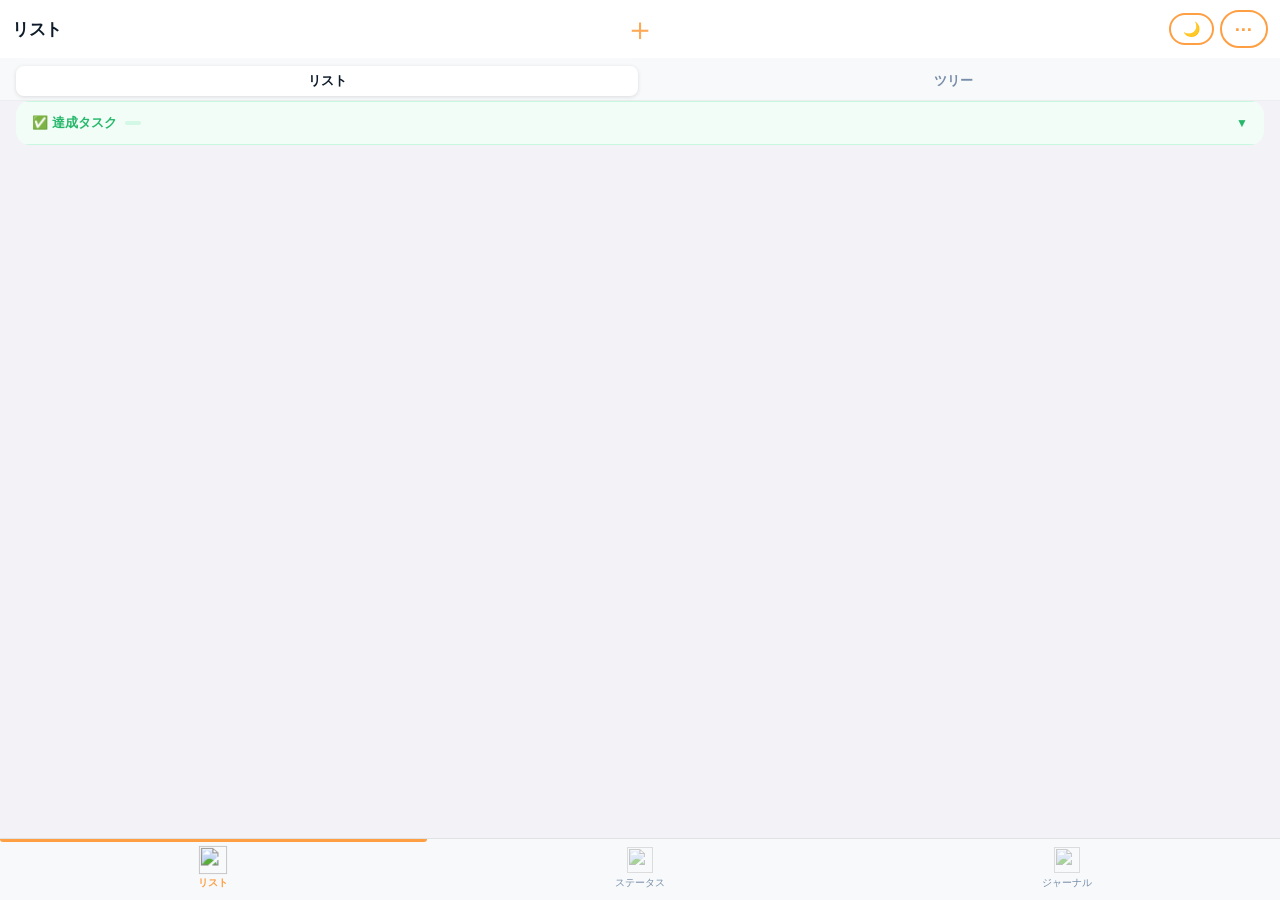
==== commit 9b90926d: "feat: XスタイルページャーによるSNS風タブナビゲーション実装 - 全タブを横並びに配置し、任意の場所からのスワイプで移動可能に - ライブドラッグで現在タブと隣タブが同時に見える - 速度検出" ====
--- a/main/index.html
+++ b/main/index.html
@@ -8,13 +8,14 @@
     <link rel="preconnect" href="https://fonts.googleapis.com">
     <link rel="preconnect" href="https://fonts.gstatic.com" crossorigin>
     <link href="https://fonts.googleapis.com/css2?family=Noto+Serif+JP:wght@500;700&display=swap" rel="stylesheet">
-    <link rel="stylesheet" href="css/style.css?v=20260701c">
+    <link rel="stylesheet" href="css/style.css?v=20260701e">
     <script src="https://cdn.jsdelivr.net/npm/chart.js"></script>
     <script src="https://static.line-scdn.net/liff/edge/2/sdk.js"></script>
 </head>
 <body>
 
     <div id="pullRefreshIndicator" class="pull-refresh-indicator"><span class="pull-icon">↻</span></div>
+    <div class="tab-pager-outer">
     <div class="tab-contents">
 
     <!-- リストタブ -->
@@ -192,6 +193,7 @@
     </div>
 
     </div><!-- /.tab-contents -->
+    </div><!-- /.tab-pager-outer -->
 
     <!-- MSC 成長カード（タブの上に表示するため body 直下に配置） -->
     <div id="msc-card-view" class="msc-view">
@@ -296,12 +298,19 @@
                 <div class="journal-fs-header-center" id="journalEditDate"></div>
                 <button class="journal-fs-save-btn" id="journalSaveEditBtn">残す</button>
             </div>
+            <!-- エディターツールバー -->
+            <div class="journal-ed-toolbar" id="journalEdToolbar">
+                <button class="journal-ed-tool-btn" id="journalToolAchieve">
+                    <svg width="13" height="13" viewBox="0 0 24 24" fill="none" stroke="currentColor" stroke-width="2.5" stroke-linecap="round" stroke-linejoin="round"><polyline points="20 6 9 17 4 12"/></svg>
+                    達成タスク
+                </button>
+            </div>
+            <!-- 達成タスクパネル（ツールバーボタンで開閉） -->
+            <div class="journal-achieve-panel" id="journalAchievePanel" style="display:none;">
+                <div class="journal-achieve-chips" id="journalAchieveChips"></div>
+            </div>
             <div class="journal-fs-edit-body">
                 <textarea class="journal-fs-content-input" id="editJournalText" placeholder="1行目がタイトルになります…"></textarea>
-                <div id="journalEdChipsBar" class="journal-ed-chips-bar" style="display:none;">
-                    <div class="journal-ed-chips-label">今日の達成（タップで挿入）</div>
-                    <div class="journal-ed-chips" id="journalEdChips"></div>
-                </div>
             </div>
         </div>
     </div>
@@ -714,6 +723,7 @@
     </div>
 
     <nav class="tab-nav">
+        <div class="tab-nav-indicator"></div>
         <div class="tab-nav-item active" data-tab="list">
             <img src="images/tab/リストロゴ_black.png" class="tab-icon tab-icon-light" alt=""/>
             <img src="images/tab/リストロゴ.png" class="tab-icon tab-icon-dark" alt="" style="display:none;"/>
@@ -732,16 +742,16 @@
     </nav>
 
     <!-- JavaScript読み込み（順序重要）-->
-    <script src="js/config.js?v=20260701c"></script>
-    <script src="js/swipe.js?v=20260701c"></script>
-    <script src="js/api.js?v=20260701c"></script>
-    <script src="js/task.js?v=20260701c"></script>
-    <script src="js/habit.js?v=20260701c"></script>
-    <script src="js/journal.js?v=20260701c"></script>
-    <script src="js/msc.js?v=20260701c"></script>
-    <script src="js/modal.js?v=20260701c"></script>
-    <script src="js/developer.js?v=20260701c"></script>
-    <script src="js/app.js?v=20260701c"></script>
-    <script src="js/tree.js?v=20260701c"></script>
+    <script src="js/config.js?v=20260701e"></script>
+    <script src="js/swipe.js?v=20260701e"></script>
+    <script src="js/api.js?v=20260701e"></script>
+    <script src="js/task.js?v=20260701e"></script>
+    <script src="js/habit.js?v=20260701e"></script>
+    <script src="js/journal.js?v=20260701e"></script>
+    <script src="js/msc.js?v=20260701e"></script>
+    <script src="js/modal.js?v=20260701e"></script>
+    <script src="js/developer.js?v=20260701e"></script>
+    <script src="js/app.js?v=20260701e"></script>
+    <script src="js/tree.js?v=20260701e"></script>
 </body>
 </html>
--- a/main/css/style.css
+++ b/main/css/style.css
@@ -147,8 +147,11 @@
     border-top: 1px solid rgba(13, 27, 42, 0.1);
     padding-bottom: env(safe-area-inset-bottom, 0px);
     order: 2;
-}
-.tab-contents { flex: 1; overflow-y: auto; -webkit-overflow-scrolling: touch; order: 1; position: relative; }
+    position: relative;
+}
+/* === Xスタイルページャーコンテナ === */
+.tab-pager-outer { flex: 1; order: 1; overflow: hidden; position: relative; min-height: 0; }
+.tab-contents { display: flex; flex-direction: row; width: 300%; height: 100%; will-change: transform; }
 .tab-nav-item {
     flex: 1; display: flex; flex-direction: column;
     align-items: center; justify-content: center;
@@ -189,19 +192,25 @@
 @keyframes toastFadeIn { from { opacity: 0; transform: translateX(-50%) translateY(8px); } to { opacity: 1; transform: translateX(-50%) translateY(0); } }
 @keyframes toastFadeOut { from { opacity: 1; } to { opacity: 0; } }
 
-/* === タブコンテンツ === */
-.tab-content { display: none; animation: fadeIn 0.3s ease; }
-.tab-content.active { display: block; }
+/* === タブコンテンツ（Xスタイルページャー） === */
+.tab-content { display: flex !important; flex-direction: column; width: 33.333%; flex-shrink: 0; height: 100%; overflow-y: auto; -webkit-overflow-scrolling: touch; }
 .tab-content header { position: sticky; top: 0; z-index: 10; }
 .tab-content main { padding-bottom: 20px; }
-#tab-status {
-    min-height: 100%;
-}
-#tab-status main {
-    min-height: calc(100% - 60px);
-    padding-bottom: 40px;
-}
-@keyframes fadeIn { from { opacity: 0; transform: translateY(10px); } to { opacity: 1; transform: translateY(0); } }
+#tab-status { min-height: 100%; }
+#tab-status main { min-height: calc(100% - 60px); padding-bottom: 40px; }
+
+/* === タブインジケーターライン === */
+.tab-nav-indicator {
+    position: absolute;
+    top: 0;
+    left: 0;
+    height: 2.5px;
+    width: 33.333%;
+    background: var(--energy-orange);
+    border-radius: 0 0 3px 3px;
+    transition: transform 0.32s cubic-bezier(0.32,0.72,0,1);
+    pointer-events: none;
+}
 
 /* === ヘッダー === */
 header { position: sticky; top: 0; background: var(--bg-card); border-bottom: 1px solid rgba(13, 27, 42, 0.08); z-index: 10; }
@@ -2634,28 +2643,52 @@
 }
 [data-theme="dark"] .journal-fs-content-input { background: #1c1c1e !important; color: var(--text-primary) !important; }
 
-/* Habit chips bar in editor */
-.journal-ed-chips-bar {
-    flex-shrink: 0; padding: 10px 18px;
-    border-top: 1px solid rgba(40,30,20,0.10);
-    background: rgba(253,251,245,0.97);
-    -webkit-backdrop-filter: blur(10px); backdrop-filter: blur(10px);
-    padding-bottom: calc(10px + env(safe-area-inset-bottom, 0px));
-}
-[data-theme="dark"] .journal-ed-chips-bar { background: rgba(28,28,30,0.97); border-top-color: rgba(255,255,255,0.1); }
-.journal-ed-chips-label { font-size: 11px; font-weight: 700; color: var(--text-muted); margin-bottom: 8px; letter-spacing: .4px; }
-.journal-ed-chips {
-    display: flex; flex-wrap: nowrap; gap: 7px;
+/* Editor toolbar */
+.journal-ed-toolbar {
+    flex-shrink: 0;
+    display: flex; align-items: center; gap: 8px;
+    padding: 8px 16px;
+    border-bottom: 1px solid rgba(40,30,20,0.08);
+    background: rgba(253,251,245,0.98);
+}
+[data-theme="dark"] .journal-ed-toolbar { background: rgba(28,28,30,0.98); border-bottom-color: rgba(255,255,255,0.08); }
+.journal-ed-tool-btn {
+    border: 1px solid rgba(40,30,20,0.14); background: transparent;
+    border-radius: 14px; padding: 5px 13px;
+    font-family: inherit; font-size: 12px; font-weight: 600;
+    color: var(--text-muted); cursor: pointer;
+    display: flex; align-items: center; gap: 5px;
+    -webkit-tap-highlight-color: transparent;
+    transition: background .15s, border-color .15s, color .15s;
+}
+.journal-ed-tool-btn.active {
+    background: rgba(52,199,89,0.12);
+    border-color: rgba(52,199,89,0.4);
+    color: #34c759;
+}
+[data-theme="dark"] .journal-ed-tool-btn { border-color: rgba(255,255,255,0.14); }
+
+/* Achieve panel (inside editor, above textarea) */
+.journal-achieve-panel {
+    flex-shrink: 0;
+    padding: 10px 16px 11px;
+    background: rgba(249,248,244,0.98);
+    border-bottom: 1px solid rgba(40,30,20,0.08);
+}
+[data-theme="dark"] .journal-achieve-panel { background: rgba(38,38,40,0.98); border-bottom-color: rgba(255,255,255,0.08); }
+.journal-achieve-chips {
+    display: flex; gap: 7px; flex-wrap: nowrap;
     overflow-x: auto; -webkit-overflow-scrolling: touch;
-    padding-bottom: 2px;
-    scrollbar-width: none;
-}
-.journal-ed-chips::-webkit-scrollbar { display: none; }
+    padding-bottom: 2px; scrollbar-width: none;
+}
+.journal-achieve-chips::-webkit-scrollbar { display: none; }
 .journal-ed-chip {
-    border: 1px solid rgba(40,30,20,0.10); background: transparent;
+    flex-shrink: 0;
+    border: 1px solid rgba(40,30,20,0.12); background: transparent;
     color: var(--text-primary); font-family: inherit;
-    font-size: 12px; padding: 6px 11px; border-radius: 13px; cursor: pointer;
+    font-size: 12px; padding: 6px 12px; border-radius: 13px; cursor: pointer;
     -webkit-tap-highlight-color: transparent; transition: background .15s;
-}
-.journal-ed-chip:active { background: rgba(52,199,89,0.12); }
+    white-space: nowrap;
+}
+.journal-ed-chip:active { background: rgba(52,199,89,0.12); border-color: rgba(52,199,89,0.4); }
 [data-theme="dark"] .journal-ed-chip { border-color: rgba(255,255,255,0.12); }
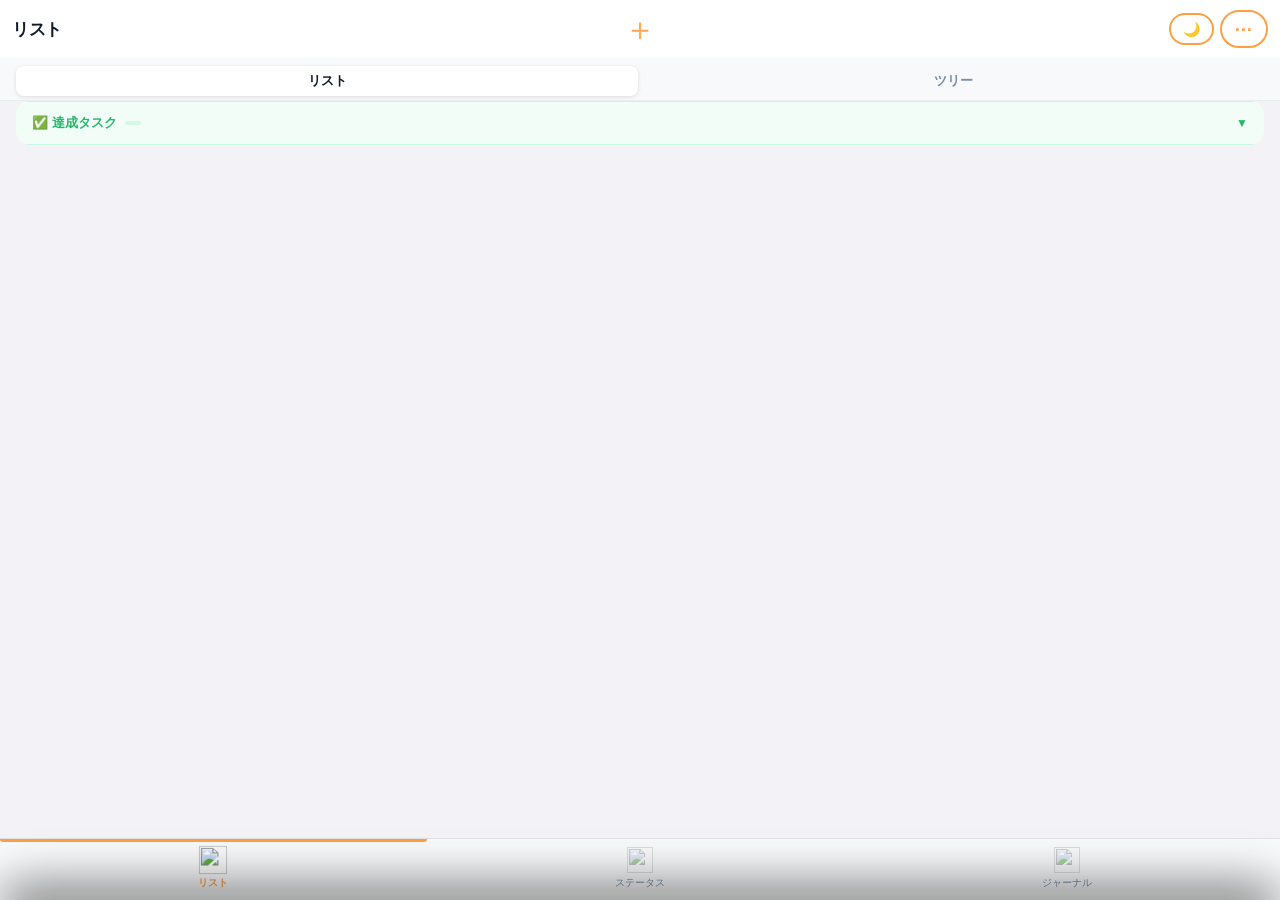
==== commit 1b82a338: "perf+feat: 反応速度の全面改善 & 星座ビュー移動モード本実装 【反応速度】 - /tasks/action のレスポンス（最新リスト）を直接採用し再取得の往復を削減   （完了・削除・追加" ====
--- a/main/index.html
+++ b/main/index.html
@@ -8,7 +8,7 @@
     <link rel="preconnect" href="https://fonts.googleapis.com">
     <link rel="preconnect" href="https://fonts.gstatic.com" crossorigin>
     <link href="https://fonts.googleapis.com/css2?family=Noto+Serif+JP:wght@500;700&display=swap" rel="stylesheet">
-    <link rel="stylesheet" href="css/style.css?v=20260701e">
+    <link rel="stylesheet" href="css/style.css?v=20260701g">
     <script src="https://cdn.jsdelivr.net/npm/chart.js"></script>
     <script src="https://static.line-scdn.net/liff/edge/2/sdk.js"></script>
 </head>
@@ -119,12 +119,7 @@
                         </div>
                     </div>
                 </div>
-                <div class="status-radar-card">
-                    <div class="status-radar-wrap" id="statusRadarWrap"></div>
-                    <p class="status-radar-hint">軸ラベルをタップで詳細 ▸</p>
-                    <div id="statusExpWrap" class="status-exp-wrap"></div>
-                </div>
-                <div class="status-traits-label">強みと課題</div>
+<div class="status-traits-label">強みと課題</div>
                 <div class="status-traits-group" id="statusTraitsGroup"></div>
                 <div class="status-link-banner">
                     <span class="status-link-star">✦</span>
@@ -742,16 +737,16 @@
     </nav>
 
     <!-- JavaScript読み込み（順序重要）-->
-    <script src="js/config.js?v=20260701e"></script>
-    <script src="js/swipe.js?v=20260701e"></script>
-    <script src="js/api.js?v=20260701e"></script>
-    <script src="js/task.js?v=20260701e"></script>
-    <script src="js/habit.js?v=20260701e"></script>
-    <script src="js/journal.js?v=20260701e"></script>
-    <script src="js/msc.js?v=20260701e"></script>
-    <script src="js/modal.js?v=20260701e"></script>
-    <script src="js/developer.js?v=20260701e"></script>
-    <script src="js/app.js?v=20260701e"></script>
-    <script src="js/tree.js?v=20260701e"></script>
+    <script src="js/config.js?v=20260701g"></script>
+    <script src="js/swipe.js?v=20260701g"></script>
+    <script src="js/api.js?v=20260701g"></script>
+    <script src="js/task.js?v=20260701g"></script>
+    <script src="js/habit.js?v=20260701g"></script>
+    <script src="js/journal.js?v=20260701g"></script>
+    <script src="js/msc.js?v=20260701g"></script>
+    <script src="js/modal.js?v=20260701g"></script>
+    <script src="js/developer.js?v=20260701g"></script>
+    <script src="js/app.js?v=20260701g"></script>
+    <script src="js/tree.js?v=20260701g"></script>
 </body>
 </html>
--- a/main/css/style.css
+++ b/main/css/style.css
@@ -126,7 +126,7 @@
 
 /* === リセット・ベース === */
 * { box-sizing: border-box; }
-html { height: 100dvh; margin: 0; overflow: hidden; background: var(--bg-main); }
+html { height: 100dvh; margin: 0; overflow: hidden; background: var(--bg-main); overscroll-behavior: none; }
 body {
     font-family: -apple-system, BlinkMacSystemFont, 'Hiragino Sans', 'Hiragino Kaku Gothic ProN', sans-serif;
     background: var(--bg-main);
@@ -164,7 +164,8 @@
 .tab-nav-item.active { color: var(--energy-orange); font-weight: 700; }
 .tab-nav-item.active::before, .tab-nav-item.active::after { display: none; }
 .tab-icon { width: 26px; height: 26px; object-fit: contain; opacity: 0.5; transition: opacity 0.2s ease, transform 0.2s ease; }
-.tab-nav-item.active .tab-icon { opacity: 1; transform: scale(1.1); }
+.tab-nav-item.active .tab-icon { opacity: 1; transform: scale(1.1); animation: tabIconPop 0.36s cubic-bezier(0.32,0.72,0,1); }
+@keyframes tabIconPop { 0% { transform: scale(1); } 45% { transform: scale(1.24); } 100% { transform: scale(1.1); } }
 @keyframes tabIconBounce { 0%, 100% { transform: scale(1); } 50% { transform: scale(1.2); } }
 @keyframes czRowIn { from { opacity: 0; transform: translateY(-10px) scale(.98); } to { opacity: 1; transform: none; } }
 @keyframes czCheckPop { 0% { transform: scale(1); } 45% { transform: scale(1.32); } 100% { transform: scale(1); } }
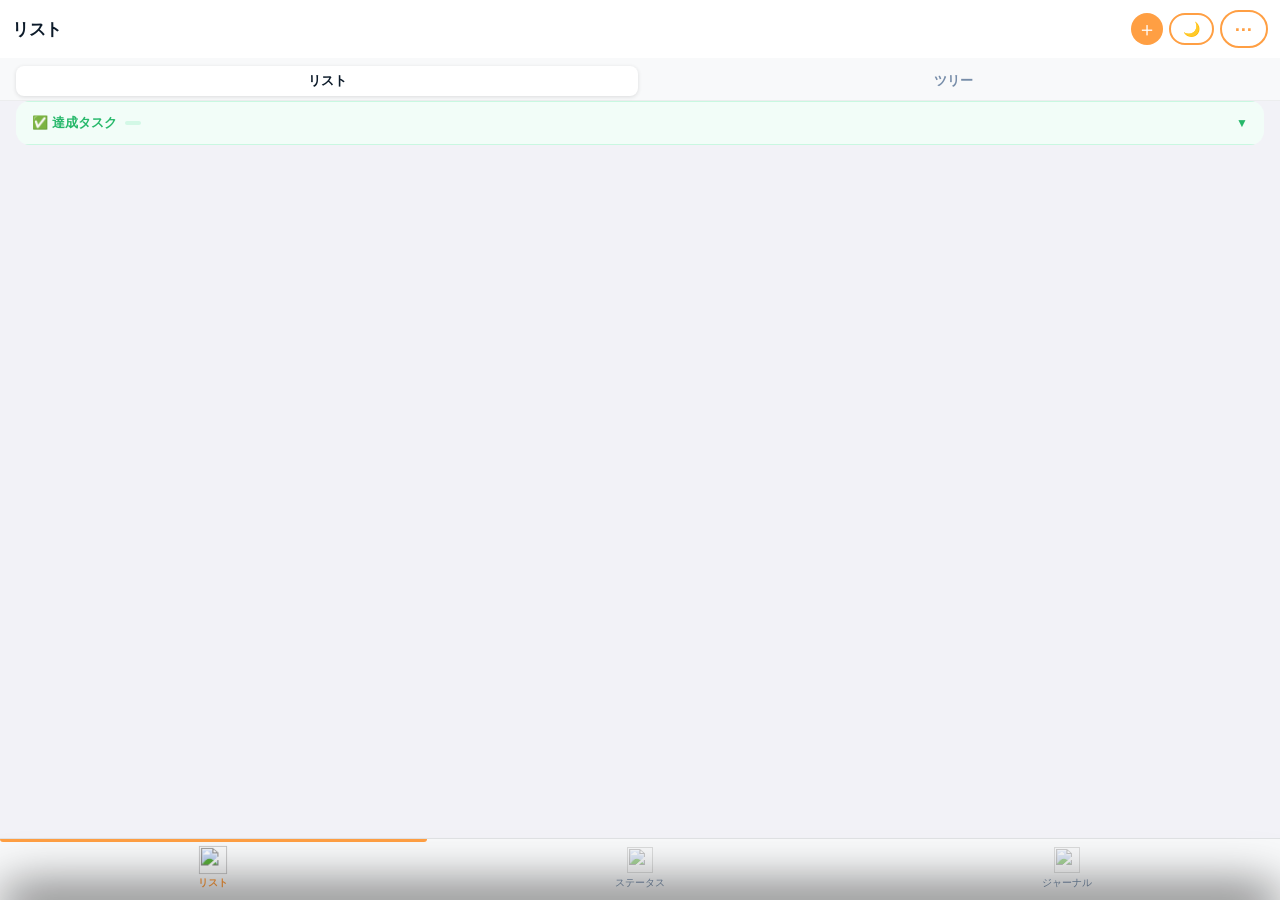
==== commit 666bf811: "fix+feat: ジェスチャー精度向上・追加ボタン移動・星座エフェクト強化 【ジェスチャー】 - 横ページ移動中は縦スクロールを完全停止（preventDefault） - 上端からの下方向ドラッグ" ====
--- a/main/index.html
+++ b/main/index.html
@@ -8,7 +8,7 @@
     <link rel="preconnect" href="https://fonts.googleapis.com">
     <link rel="preconnect" href="https://fonts.gstatic.com" crossorigin>
     <link href="https://fonts.googleapis.com/css2?family=Noto+Serif+JP:wght@500;700&display=swap" rel="stylesheet">
-    <link rel="stylesheet" href="css/style.css?v=20260701g">
+    <link rel="stylesheet" href="css/style.css?v=20260705b">
     <script src="https://cdn.jsdelivr.net/npm/chart.js"></script>
     <script src="https://static.line-scdn.net/liff/edge/2/sdk.js"></script>
 </head>
@@ -23,8 +23,8 @@
         <header>
             <div class="bar">
                 <div class="bar-title">リスト</div>
-                <button class="bar-add-flat" id="navAddBtn">＋</button>
                 <div class="bar-actions">
+                    <button class="bar-add-btn" id="navAddBtn" aria-label="詳細を決めて追加">＋</button>
                     <button class="bar-btn" id="themeToggleBtn">🌙</button>
                     <button class="bar-btn dev-menu-btn" id="devMenuBtn">⋯</button>
                 </div>
@@ -737,16 +737,16 @@
     </nav>
 
     <!-- JavaScript読み込み（順序重要）-->
-    <script src="js/config.js?v=20260701g"></script>
-    <script src="js/swipe.js?v=20260701g"></script>
-    <script src="js/api.js?v=20260701g"></script>
-    <script src="js/task.js?v=20260701g"></script>
-    <script src="js/habit.js?v=20260701g"></script>
-    <script src="js/journal.js?v=20260701g"></script>
-    <script src="js/msc.js?v=20260701g"></script>
-    <script src="js/modal.js?v=20260701g"></script>
-    <script src="js/developer.js?v=20260701g"></script>
-    <script src="js/app.js?v=20260701g"></script>
-    <script src="js/tree.js?v=20260701g"></script>
+    <script src="js/config.js?v=20260705b"></script>
+    <script src="js/swipe.js?v=20260705b"></script>
+    <script src="js/api.js?v=20260705b"></script>
+    <script src="js/task.js?v=20260705b"></script>
+    <script src="js/habit.js?v=20260705b"></script>
+    <script src="js/journal.js?v=20260705b"></script>
+    <script src="js/msc.js?v=20260705b"></script>
+    <script src="js/modal.js?v=20260705b"></script>
+    <script src="js/developer.js?v=20260705b"></script>
+    <script src="js/app.js?v=20260705b"></script>
+    <script src="js/tree.js?v=20260705b"></script>
 </body>
 </html>
--- a/main/css/style.css
+++ b/main/css/style.css
@@ -253,6 +253,17 @@
 /* === リストタブ === */
 .list { display: flex; flex-direction: column; }
 
+/* === 空状態 === */
+.list-empty-state {
+    text-align: center;
+    padding: 56px 24px 40px;
+    animation: emptyFadeUp 0.45s cubic-bezier(0.32,0.72,0,1);
+}
+.list-empty-state .empty-emoji { font-size: 44px; margin-bottom: 14px; }
+.list-empty-state .empty-title { font-size: 16px; font-weight: 700; color: var(--text-primary); margin-bottom: 6px; }
+.list-empty-state .empty-sub { font-size: 13px; color: var(--text-muted); line-height: 1.6; }
+@keyframes emptyFadeUp { from { opacity: 0; transform: translateY(12px); } to { opacity: 1; transform: none; } }
+
 /* === カード基本スタイル === */
 .card {
     position: relative;
